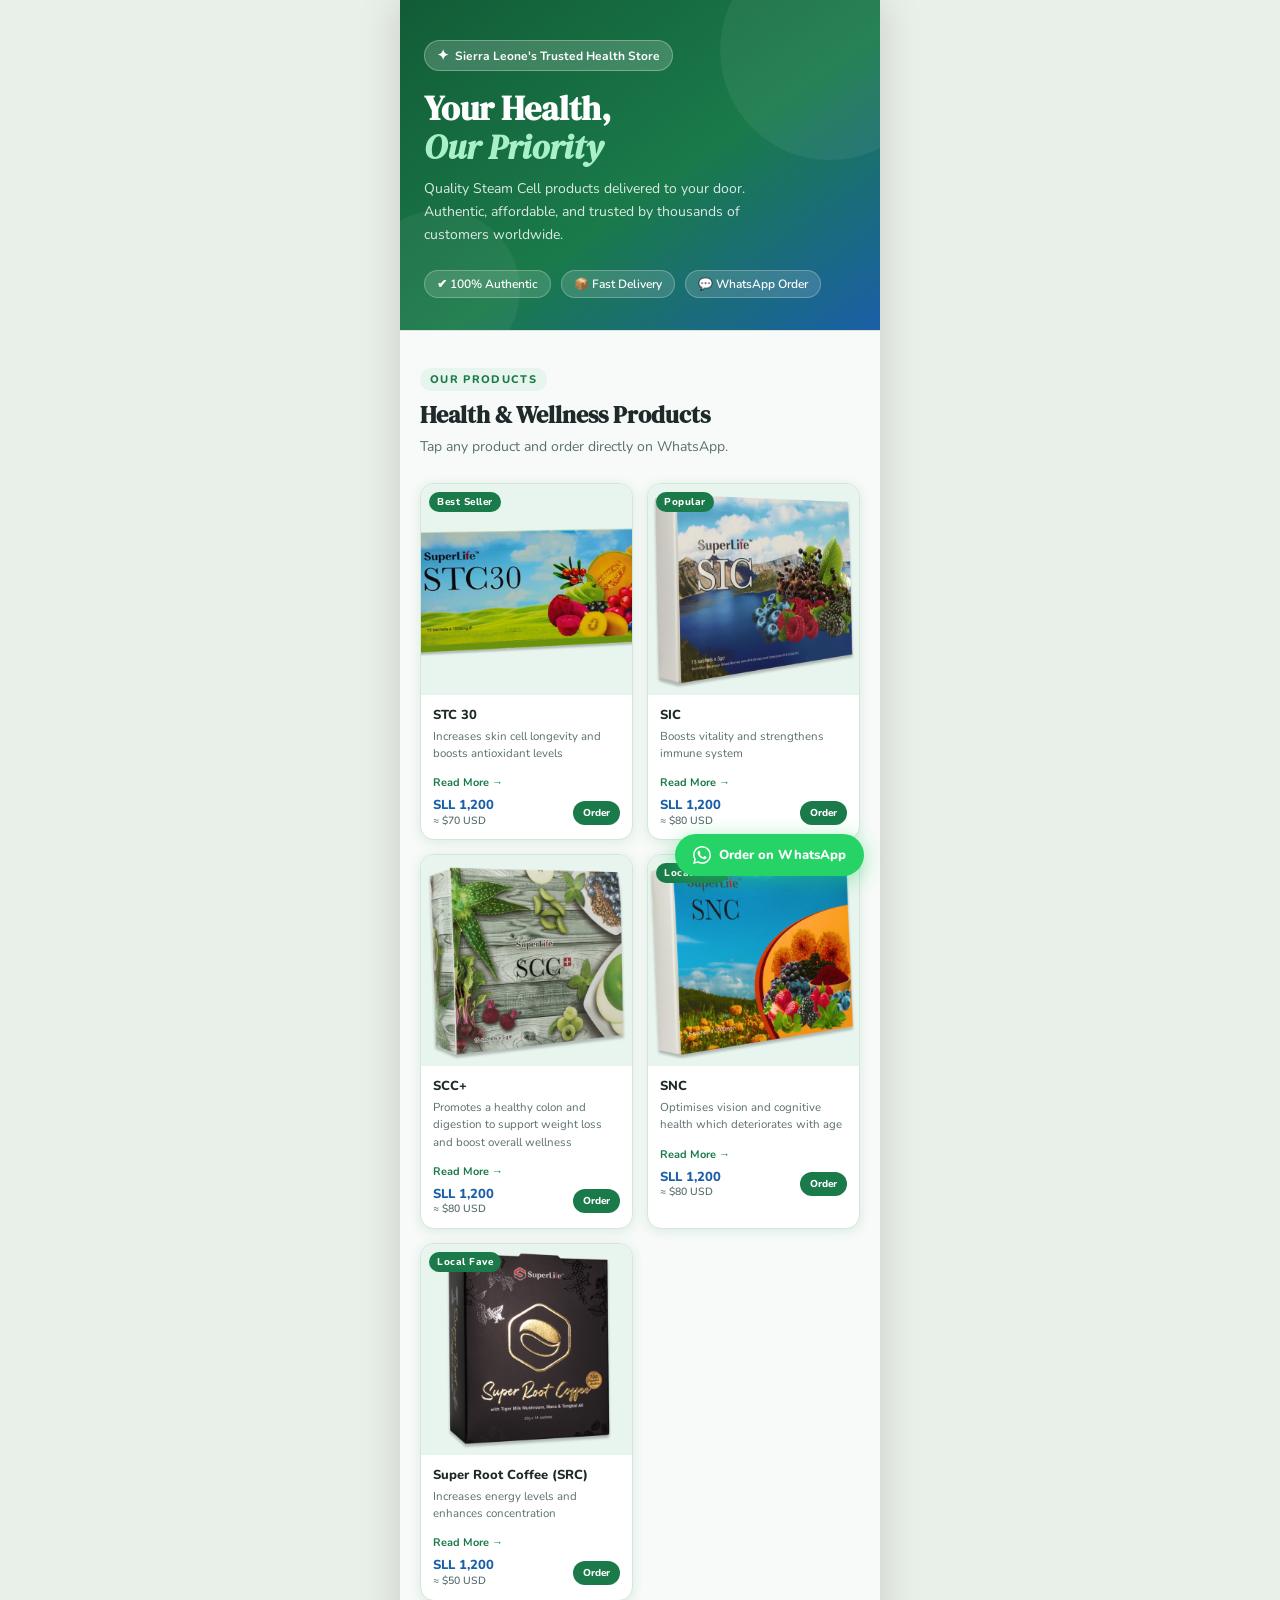
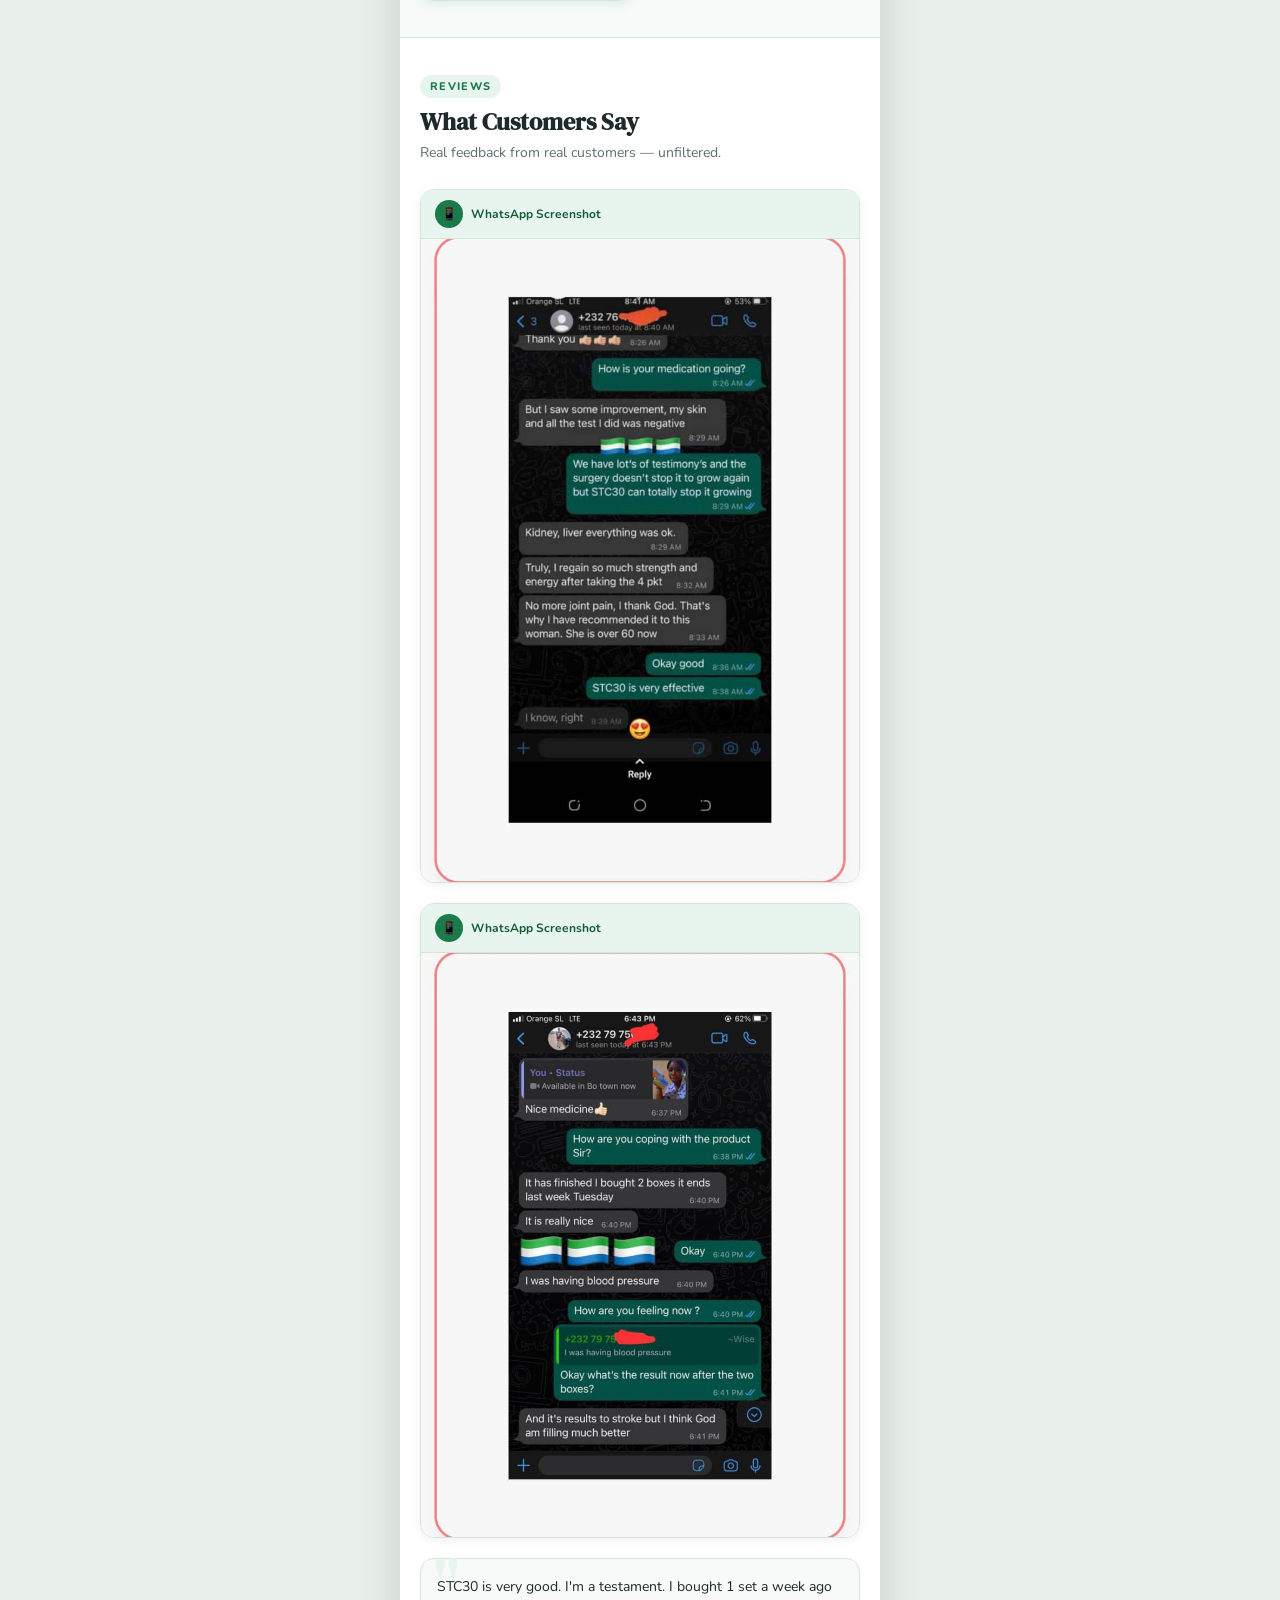
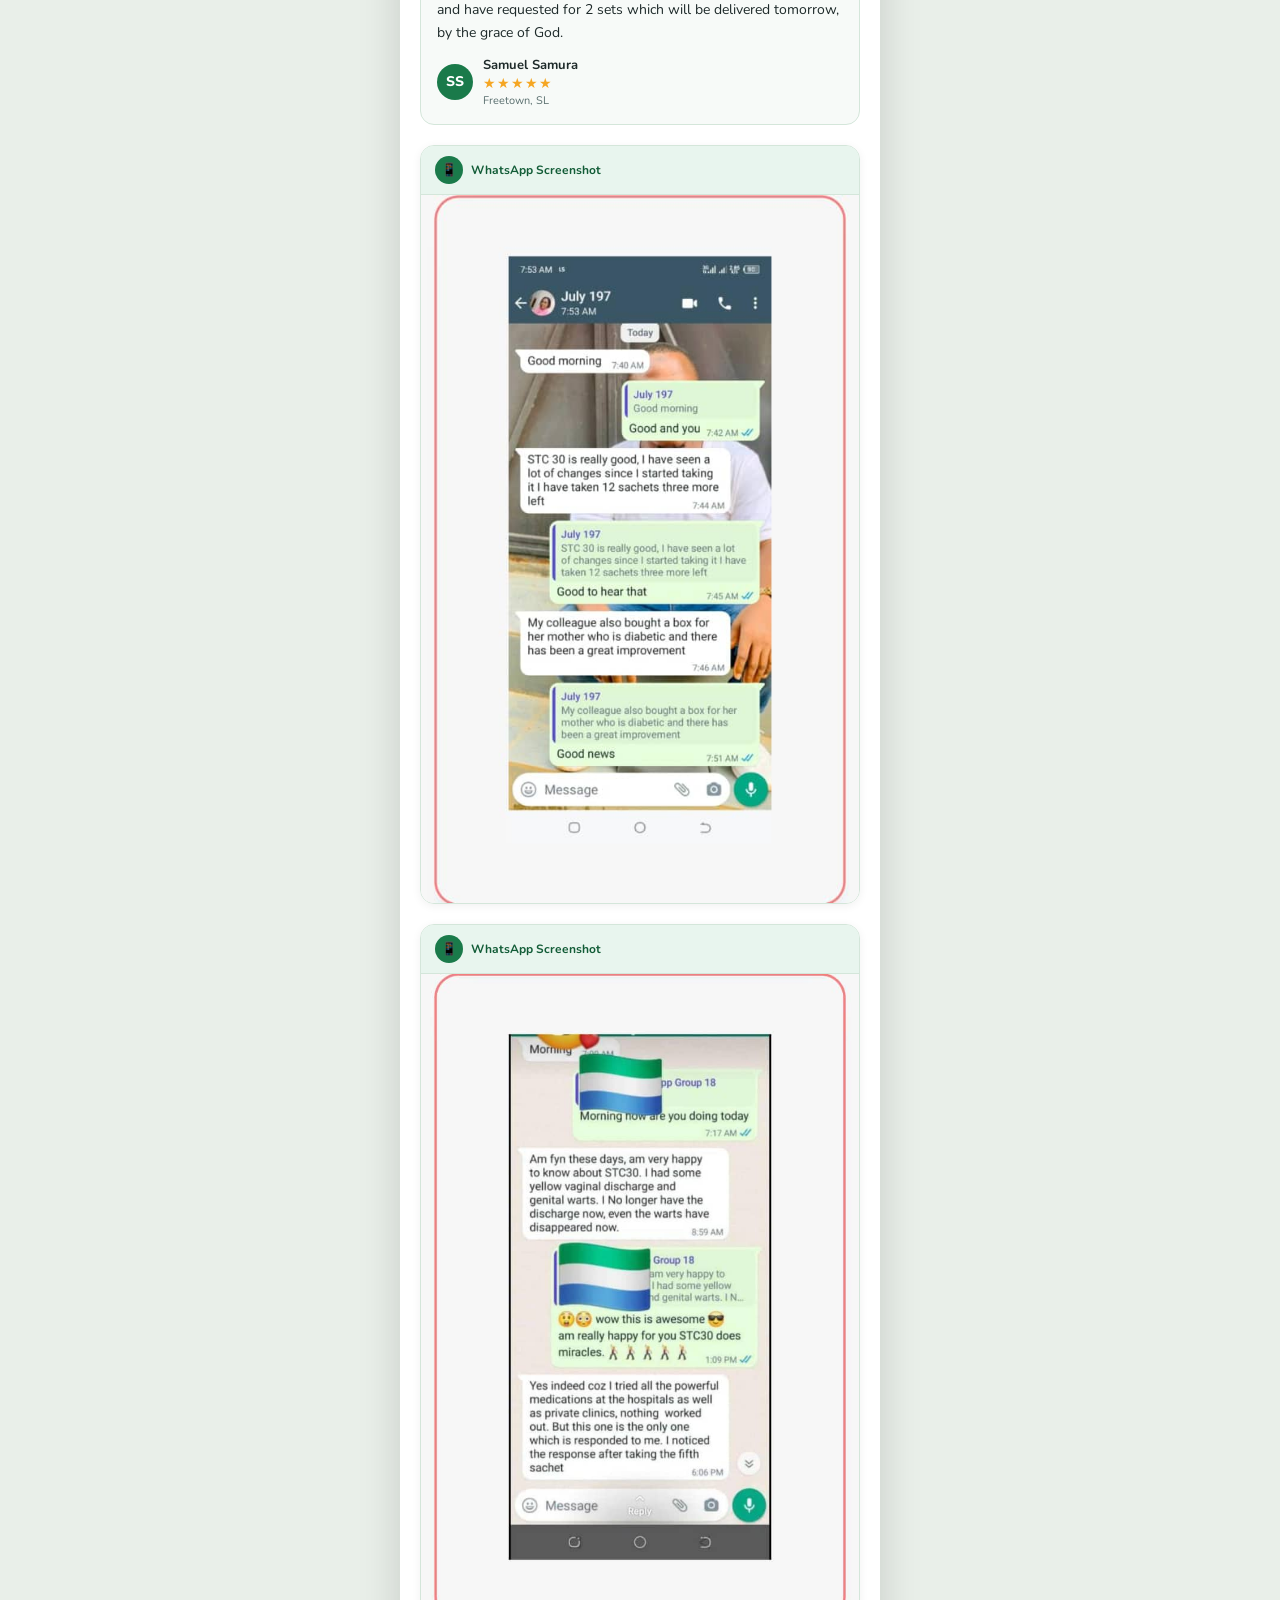
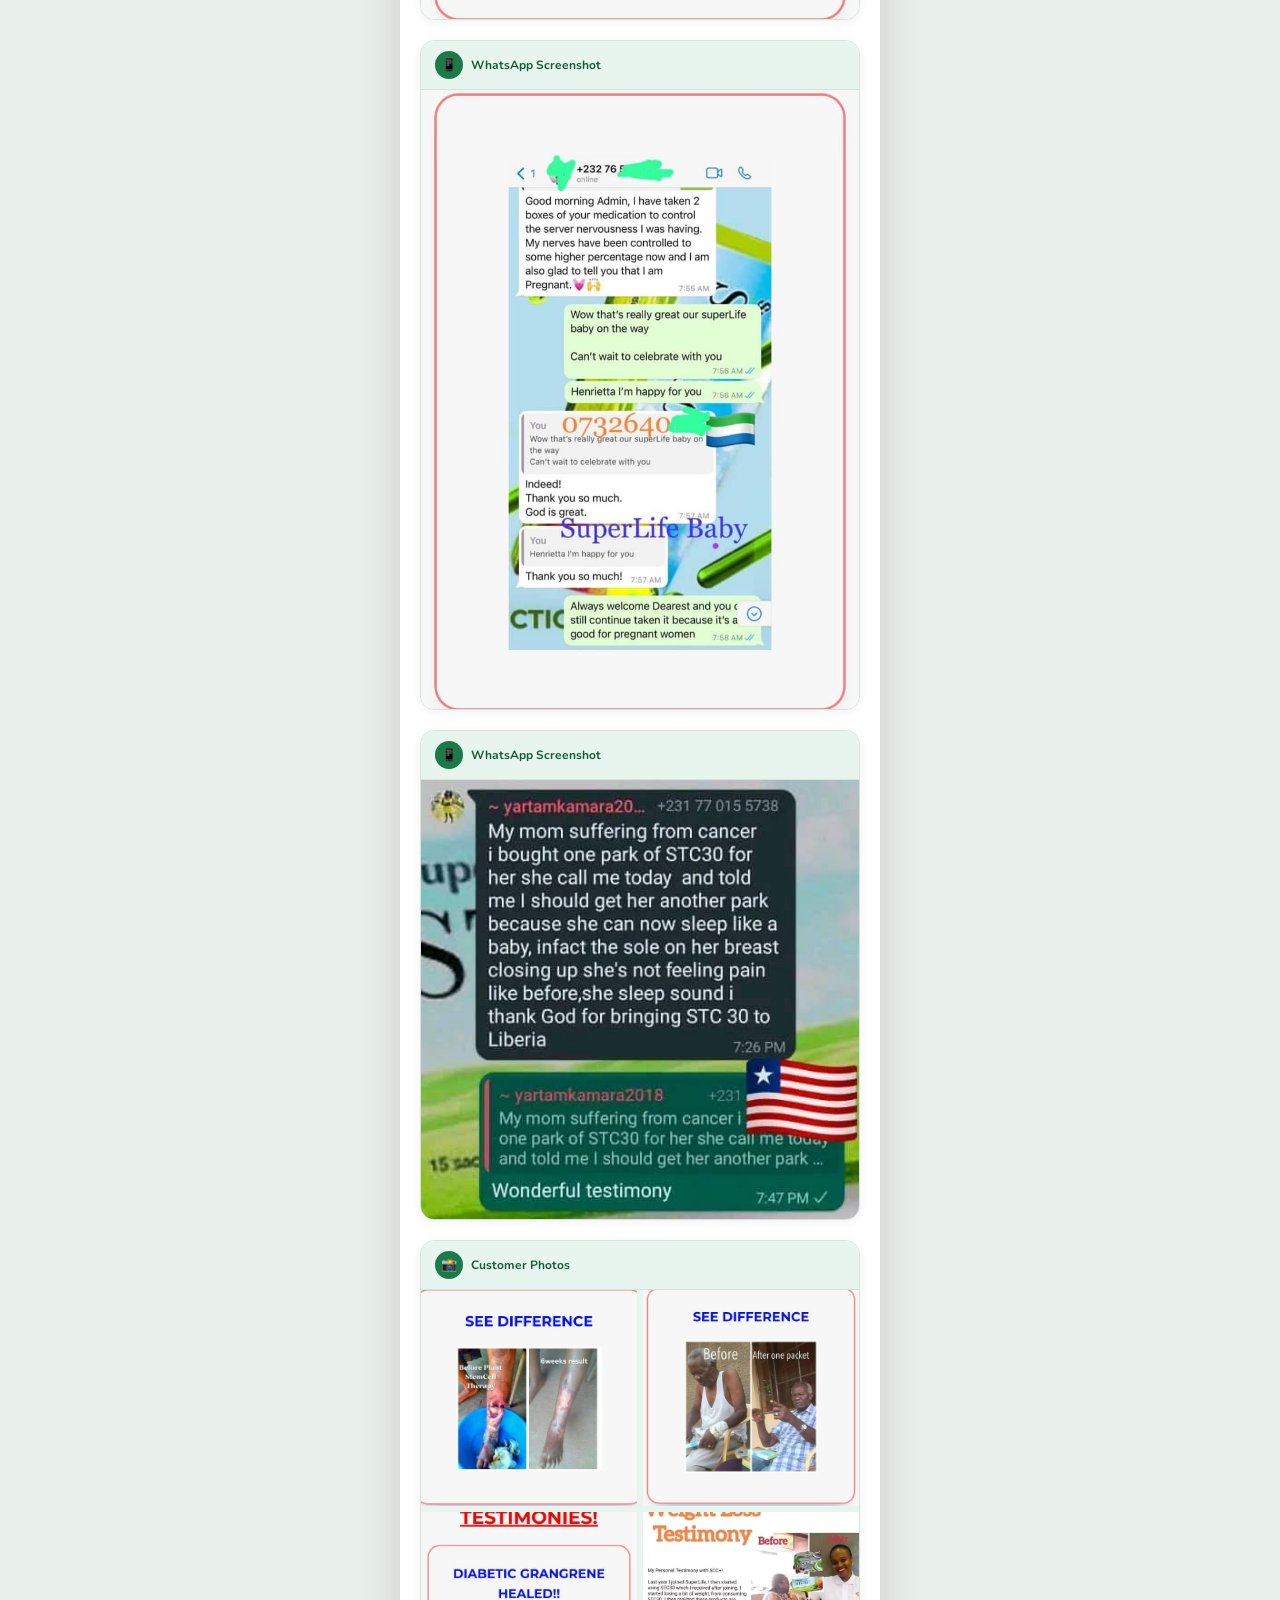
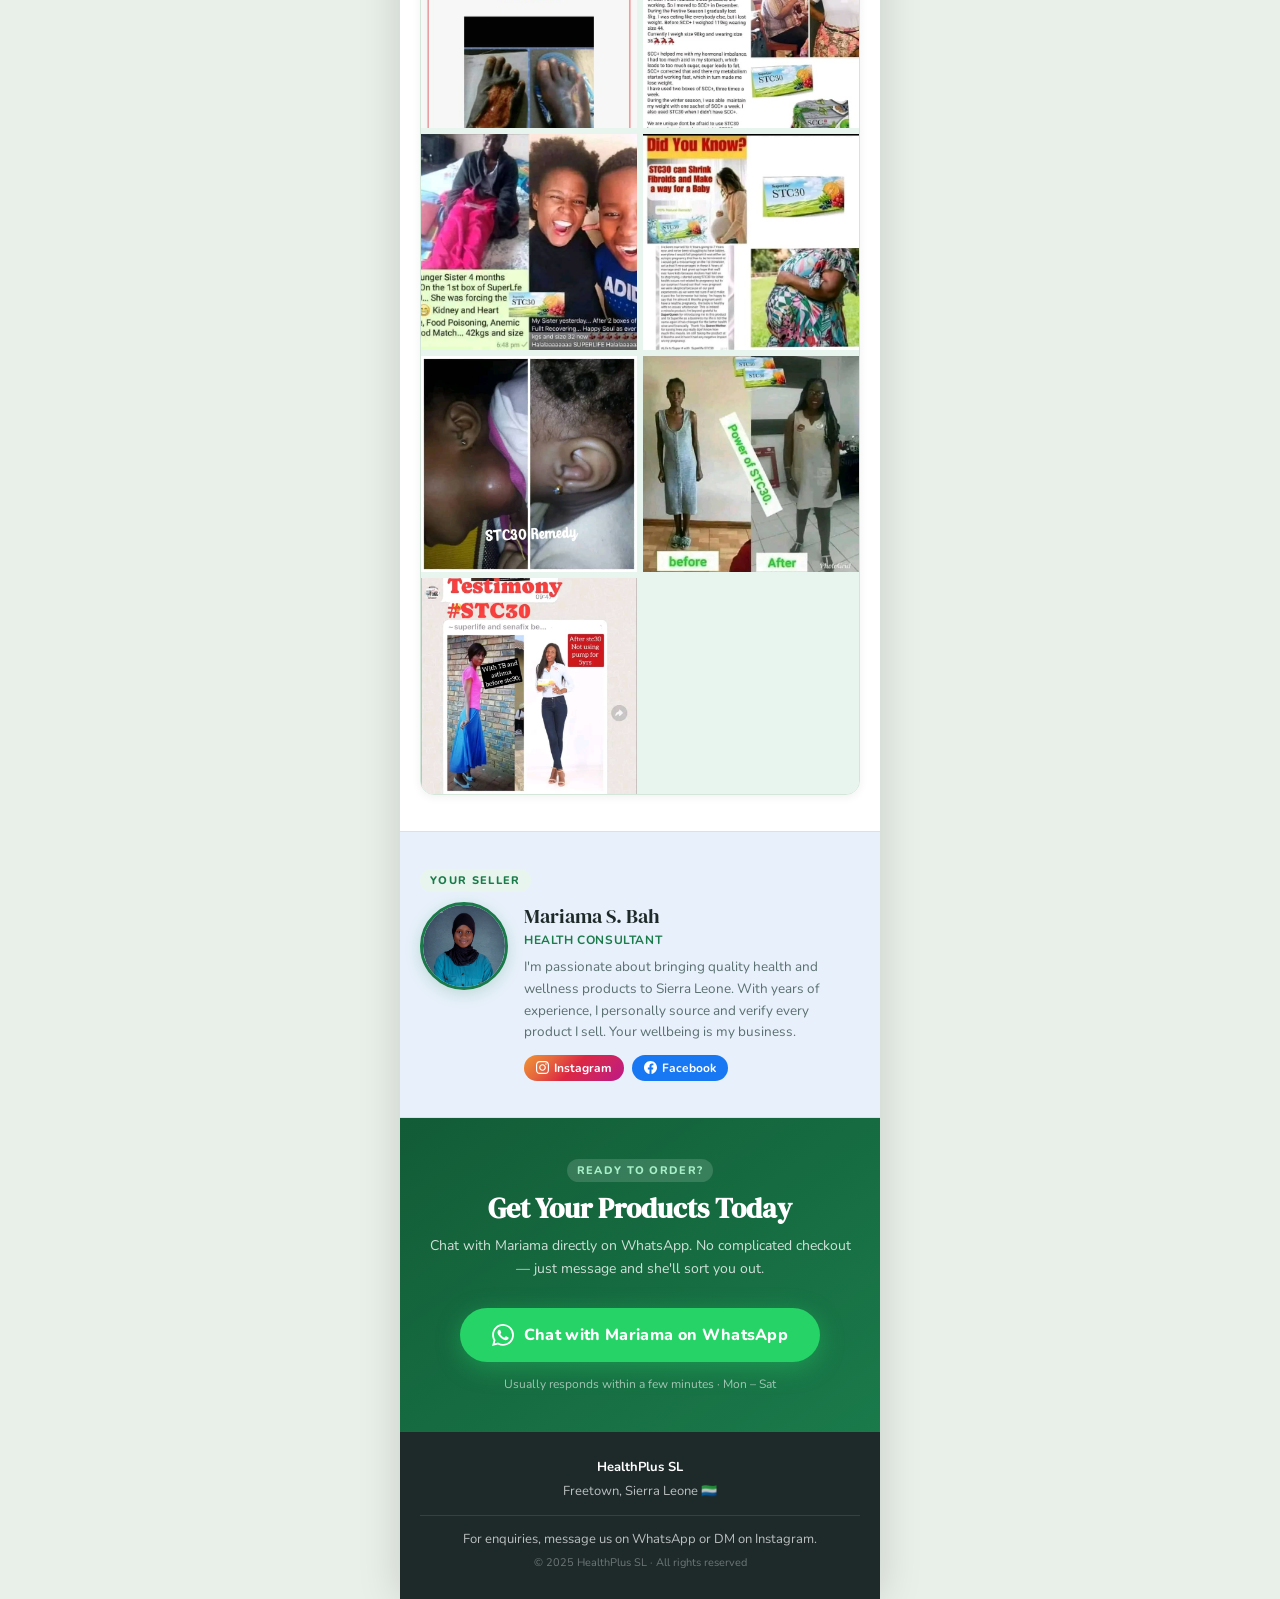
==== index.html @ 64174e45 "Update product prices and descriptions for improved accuracy and clarity" ====
<!DOCTYPE html>
<html lang="en">
<head>
  <meta charset="UTF-8" />
  <meta name="viewport" content="width=device-width, initial-scale=1.0" />
  <title>HealthPlus SL — Trusted Health &amp; Wellness Products</title>

  <!-- SEO -->
  <meta name="description" content="Order authentic SuperLife health and wellness products in Sierra Leone. STC30, SCC+, SIC, SNC, Super Root Coffee — delivered to your door. Message Mariama S. Bah on WhatsApp." />
  <meta name="keywords" content="SuperLife Sierra Leone, STC30, SCC+, SIC, SNC, Super Root Coffee, health products Freetown, stem cell supplement SL, wellness products Sierra Leone" />
  <meta name="author" content="Mariama S. Bah — HealthPlus SL" />
  <meta name="robots" content="index, follow" />
  <link rel="canonical" href="https://mariamasajorbah.netlify.app" />

  <!-- Open Graph (Facebook, WhatsApp, LinkedIn) -->
  <meta property="og:type" content="website" />
  <meta property="og:url" content="https://mariamasajorbah.netlify.app" />
  <meta property="og:title" content="HealthPlus SL — Trusted Health &amp; Wellness Products" />
  <meta property="og:description" content="Authentic SuperLife products delivered across Sierra Leone. Order STC30, SCC+, SIC, SNC &amp; Super Root Coffee directly on WhatsApp." />
  <meta property="og:image" content="https://mariamasajorbah.netlify.app/public/images/profile/mariamasbah.jpg" />
  <meta property="og:image:width" content="1080" />
  <meta property="og:image:height" content="1080" />
  <meta property="og:locale" content="en_SL" />
  <meta property="og:site_name" content="HealthPlus SL" />

  <!-- Twitter / X Card -->
  <meta name="twitter:card" content="summary_large_image" />
  <meta name="twitter:title" content="HealthPlus SL — Trusted Health &amp; Wellness Products" />
  <meta name="twitter:description" content="Authentic SuperLife products delivered across Sierra Leone. Order on WhatsApp today." />
  <meta name="twitter:image" content="https://mariamasajorbah.netlify.app/public/images/profile/mariamasbah.jpg" />

  <!-- Structured Data -->
  <script type="application/ld+json">
  {
    "@context": "https://schema.org",
    "@type": "Store",
    "name": "HealthPlus SL",
    "description": "Authentic SuperLife health and wellness products in Sierra Leone.",
    "address": {
      "@type": "PostalAddress",
      "addressLocality": "Freetown",
      "addressCountry": "SL"
    },
    "contactPoint": {
      "@type": "ContactPoint",
      "contactType": "customer service",
      "availableLanguage": "English"
    },
    "employee": {
      "@type": "Person",
      "name": "Mariama S. Bah",
      "jobTitle": "Health Consultant"
    }
  }
  </script>

  <link rel="preconnect" href="https://fonts.googleapis.com" />
  <link rel="preconnect" href="https://fonts.gstatic.com" crossorigin />
  <link href="https://fonts.googleapis.com/css2?family=DM+Serif+Display:ital@0;1&family=Nunito:wght@400;500;600;700;800&display=swap" rel="stylesheet" />
  <link rel="stylesheet" href="/assets/style.css" />
</head>
<body>

<!-- ── Floating WhatsApp Button ── -->
<div class="float-wa">
  <a href="https://wa.me/23233000537" target="_blank" rel="noopener">
    <svg width="18" height="18" viewBox="0 0 24 24" fill="white"><path d="M17.472 14.382c-.297-.149-1.758-.867-2.03-.967-.273-.099-.471-.148-.67.15-.197.297-.767.966-.94 1.164-.173.199-.347.223-.644.075-.297-.15-1.255-.463-2.39-1.475-.883-.788-1.48-1.761-1.653-2.059-.173-.297-.018-.458.13-.606.134-.133.298-.347.446-.52.149-.174.198-.298.298-.497.099-.198.05-.371-.025-.52-.075-.149-.669-1.612-.916-2.207-.242-.579-.487-.5-.669-.51-.173-.008-.371-.01-.57-.01-.198 0-.52.074-.792.372-.272.297-1.04 1.016-1.04 2.479 0 1.462 1.065 2.875 1.213 3.074.149.198 2.096 3.2 5.077 4.487.709.306 1.262.489 1.694.625.712.227 1.36.195 1.871.118.571-.085 1.758-.719 2.006-1.413.248-.694.248-1.289.173-1.413-.074-.124-.272-.198-.57-.347m-5.421 7.403h-.004a9.87 9.87 0 01-5.031-1.378l-.361-.214-3.741.982.998-3.648-.235-.374a9.86 9.86 0 01-1.51-5.26c.001-5.45 4.436-9.884 9.888-9.884 2.64 0 5.122 1.03 6.988 2.898a9.825 9.825 0 012.893 6.994c-.003 5.45-4.437 9.884-9.885 9.884m8.413-18.297A11.815 11.815 0 0012.05 0C5.495 0 .16 5.335.157 11.892c0 2.096.547 4.142 1.588 5.945L.057 24l6.305-1.654a11.882 11.882 0 005.683 1.448h.005c6.554 0 11.89-5.335 11.893-11.893a11.821 11.821 0 00-3.48-8.413z"/></svg>
    Order on WhatsApp
  </a>
</div>

<!-- ── Page Wrapper ── -->
<div class="page">

  <!-- ══ HERO ══ -->
  <section class="hero">
    <div class="hero-inner">
      <div class="hero-badge">
        <span>✦</span> Sierra Leone's Trusted Health Store
      </div>
      <h1>Your Health,<br /><em>Our Priority</em></h1>
      <p>Quality Steam Cell products delivered to your door. Authentic, affordable, and trusted by thousands of customers worldwide.</p>
      <div class="hero-trust">
        <div class="trust-chip">✔ 100% Authentic</div>
        <div class="trust-chip">📦 Fast Delivery</div>
        <div class="trust-chip">💬 WhatsApp Order</div>
      </div>
    </div>
  </section>

  <!-- ══ PRODUCTS ══ -->
  <section class="products" id="products">
    <span class="section-label">Our Products</span>
    <h2 class="section-title">Health & Wellness Products</h2>
    <p class="section-sub">Tap any product and order directly on WhatsApp.</p>
    <div class="product-grid">

      <!-- Product 1 -->
      <div class="product-card">
        <div class="product-img-wrap">
          <a href="/products/stc30.html">
            <img src="/public/images/products/STC30.png" alt="SuperLife STC30" onerror="this.src='https://placehold.co/400x400/e8f5ee/1a7a4a?text=STC30'" />
          </a>
          <span class="product-badge">Best Seller</span>
        </div>
        <div class="product-body">
          <div class="product-name">STC 30</div>
          <div class="product-desc">Increases skin cell longevity and boosts antioxidant levels</div>
          <a href="/products/stc30.html" class="product-read-more">Read More →</a>
          <div class="product-footer">
            <div class="product-prices">
              <span class="product-price">SLL 1,200</span>
              <span class="product-price-usd">≈ $70 USD</span>
            </div>
            <a href="https://wa.me/23233000537?text=Hi%2C%20I%20want%20to%20order%20STC30%20-%20SuperLife%20Total%20Care%2030" class="product-order-btn" target="_blank">Order</a>
          </div>
        </div>
      </div>

      <!-- Product 2 -->
      <div class="product-card">
        <div class="product-img-wrap">
          <a href="/products/sic.html">
            <img src="/public/images/products/SIC.png" alt="SuperLife SIC" onerror="this.src='https://placehold.co/400x400/e8f5ee/1a7a4a?text=SIC'" />
          </a>
          <span class="product-badge">Popular</span>
        </div>
        <div class="product-body">
          <div class="product-name">SIC</div>
          <div class="product-desc">Boosts vitality and strengthens immune system</div>
          <a href="/products/sic.html" class="product-read-more">Read More →</a>
          <div class="product-footer">
            <div class="product-prices">
              <span class="product-price">SLL 1,200</span>
              <span class="product-price-usd">≈ $80 USD</span>
            </div>
            <a href="https://wa.me/23233000537?text=Hi%2C%20I%20want%20to%20order%20SIC%20-%20SuperLife%20Immune%20Care" class="product-order-btn" target="_blank">Order</a>
          </div>
        </div>
      </div>

      <!-- Product 3 -->
      <div class="product-card">
        <div class="product-img-wrap">
          <a href="/products/scc-plus.html">
            <img src="/public/images/products/SCC+.png" alt="SuperLife SCC+" onerror="this.src='https://placehold.co/400x400/e8f5ee/1a7a4a?text=SCC%2B'" />
          </a>
        </div>
        <div class="product-body">
          <div class="product-name">SCC+</div>
          <div class="product-desc">Promotes a healthy colon and digestion to support weight loss and boost overall wellness</div>
          <a href="/products/scc-plus.html" class="product-read-more">Read More →</a>
          <div class="product-footer">
            <div class="product-prices">
              <span class="product-price">SLL 1,200</span>
              <span class="product-price-usd">≈ $80 USD</span>
            </div>
            <a href="https://wa.me/23233000537?text=Hi%2C%20I%20want%20to%20order%20SCC%2B%20-%20SuperLife%20Colon%20Care%20Plus" class="product-order-btn" target="_blank">Order</a>
          </div>
        </div>
      </div>

      <!-- Product 4 -->
      <div class="product-card">
        <div class="product-img-wrap">
          <a href="/products/snc.html">
            <img src="/public/images/products/SNC.png" alt="SuperLife SNC" onerror="this.src='https://placehold.co/400x400/e8f5ee/1a7a4a?text=SNC'" />
          </a>
          <span class="product-badge">Local Fave</span>
        </div>
        <div class="product-body">
          <div class="product-name">SNC</div>
          <div class="product-desc">Optimises vision and cognitive health which deteriorates with age</div>
          <a href="/products/snc.html" class="product-read-more">Read More →</a>
          <div class="product-footer">
            <div class="product-prices">
              <span class="product-price">SLL 1,200</span>
              <span class="product-price-usd">≈ $80 USD</span>
            </div>
            <a href="https://wa.me/23233000537?text=Hi%2C%20I%20want%20to%20order%20SNC%20-%20SuperLife%20Neuron%20Care" class="product-order-btn" target="_blank">Order</a>
          </div>
        </div>
      </div>

      <!-- Product 5 -->
      <div class="product-card">
        <div class="product-img-wrap">
          <a href="/products/src.html">
            <img src="/public/images/products/SRC.png" alt="SuperLife Super Root Coffee" onerror="this.src='https://placehold.co/400x400/e8f5ee/1a7a4a?text=SRC'" />
          </a>
          <span class="product-badge">Local Fave</span>
        </div>
        <div class="product-body">
          <div class="product-name">Super Root Coffee (SRC)</div>
          <div class="product-desc">Increases energy levels and enhances concentration</div>
          <a href="/products/src.html" class="product-read-more">Read More →</a>
          <div class="product-footer">
            <div class="product-prices">
              <span class="product-price">SLL 1,200</span>
              <span class="product-price-usd">≈ $50 USD</span>
            </div>
            <a href="https://wa.me/23233000537?text=Hi%2C%20I%20want%20to%20order%20SRC%20-%20Super%20Root%20Coffee" class="product-order-btn" target="_blank">Order</a>
          </div>
        </div>
      </div>

    </div>
  </section>

  <!-- ══ REVIEWS ══ -->
  <section class="reviews" id="reviews">
    <span class="section-label">Reviews</span>
    <h2 class="section-title">What Customers Say</h2>
    <p class="section-sub">Real feedback from real customers — unfiltered.</p>

    <div class="reviews-stack">

      <!-- Screenshot 1 -->
      <div class="review-card">
        <div class="review-card-header">
          <div class="review-type-icon">📱</div>
          <div class="review-type-label">WhatsApp Screenshot</div>
        </div>
        <img
          class="review-screenshot"
          src="/public/images/testimonials/screenshots/sc_testimonial_1.jpeg"
          alt="WhatsApp customer review"
          onclick="openLightbox(this.src)"
        />
      </div>

      <!-- Screenshot 2 -->
      <div class="review-card">
        <div class="review-card-header">
          <div class="review-type-icon">📱</div>
          <div class="review-type-label">WhatsApp Screenshot</div>
        </div>
        <img
          class="review-screenshot"
          src="/public/images/testimonials/screenshots/sc_testimonial_2.jpeg"
          alt="WhatsApp customer review"
          onclick="openLightbox(this.src)"
        />
      </div>

      <!-- Text Review 1 -->
      <div class="review-text-card">
        <p class="review-text-body">
          STC30 is very good. I'm a testament.
I bought 1 set a week ago and have requested for 2 sets which will be delivered tomorrow, by the grace of God.
        </p>
        <div class="review-author">
          <div class="review-author-avatar">SS</div>
          <div>
            <div class="review-author-name">Samuel Samura</div>
            <div class="stars">★★★★★</div>
            <div class="review-author-loc">Freetown, SL</div>
          </div>
        </div>
      </div>

      <!-- Screenshot 3 -->
      <div class="review-card">
        <div class="review-card-header">
          <div class="review-type-icon">📱</div>
          <div class="review-type-label">WhatsApp Screenshot</div>
        </div>
        <img
          class="review-screenshot"
          src="/public/images/testimonials/screenshots/sc_testimonial_3.jpeg"
          alt="WhatsApp customer review"
          onclick="openLightbox(this.src)"
        />
      </div>

      <!-- Screenshot 4 -->
      <div class="review-card">
        <div class="review-card-header">
          <div class="review-type-icon">📱</div>
          <div class="review-type-label">WhatsApp Screenshot</div>
        </div>
        <img
          class="review-screenshot"
          src="/public/images/testimonials/screenshots/sc_testimonial_4.jpeg"
          alt="WhatsApp customer review"
          onclick="openLightbox(this.src)"
        />
      </div>

      <!-- Text Review 2 -->
      <!-- <div class="review-text-card">
        <p class="review-text-body">
          STC30 has been a game changer for me. I feel more energetic throughout the day and my skin looks better. Mariama is very responsive on WhatsApp and answered all my questions before I ordered. Highly recommend!
        </p>
        <div class="review-author">
          <div class="review-author-avatar">FK</div>
          <div>
            <div class="review-author-name">Fatmata K.</div>
            <div class="stars">★★★★★</div>
            <div class="review-author-loc">Bo, SL</div>
          </div>
        </div>
      </div> -->

      <!-- Screenshot 5 -->
      <div class="review-card">
        <div class="review-card-header">
          <div class="review-type-icon">📱</div>
          <div class="review-type-label">WhatsApp Screenshot</div>
        </div>
        <img
          class="review-screenshot"
          src="/public/images/testimonials/screenshots/sc_testimonial_5.jpeg"
          alt="WhatsApp customer review"
          onclick="openLightbox(this.src)"
        />
      </div>

      <!-- Screenshot 6 -->
      <div class="review-card">
        <div class="review-card-header">
          <div class="review-type-icon">📱</div>
          <div class="review-type-label">WhatsApp Screenshot</div>
        </div>
        <img
          class="review-screenshot"
          src="/public/images/testimonials/screenshots/sc_testimonial_18.jpeg"
          alt="WhatsApp customer review"
          onclick="openLightbox(this.src)"
        />
      </div>

      <!-- Customer Photos -->
      <div class="review-card">
        <div class="review-card-header">
          <div class="review-type-icon">📸</div>
          <div class="review-type-label">Customer Photos</div>
        </div>
        <div class="review-photos-grid">
          <img src="/public/images/testimonials/photos/photo_testimonial_1.jpeg" alt="Customer before/after photo" onclick="openLightbox(this.src)" />
          <img src="/public/images/testimonials/photos/photo_testimonial_2.jpeg" alt="Customer before/after photo" onclick="openLightbox(this.src)" />
          <img src="/public/images/testimonials/photos/photo_testimonial_3.jpeg" alt="Customer before/after photo" onclick="openLightbox(this.src)" />
          <img src="/public/images/testimonials/photos/photo_testimonial_4.jpeg" alt="Customer before/after photo" onclick="openLightbox(this.src)" />
          <img src="/public/images/testimonials/photos/photo_testimonial_5.jpeg" alt="Customer before/after photo" onclick="openLightbox(this.src)" />
          <img src="/public/images/testimonials/photos/photo_testimonial_6.jpeg" alt="Customer before/after photo" onclick="openLightbox(this.src)" />
          <img src="/public/images/testimonials/photos/photo_testimonial_7.jpeg" alt="Customer before/after photo" onclick="openLightbox(this.src)" />
          <img src="/public/images/testimonials/photos/photo_testimonial_8.jpeg" alt="Customer before/after photo" onclick="openLightbox(this.src)" />
          <img src="/public/images/testimonials/photos/photo_testimonial_9.jpeg" alt="Customer before/after photo" onclick="openLightbox(this.src)" />
        </div>
      </div>

    </div>
  </section>

  <!-- ══ SELLER PROFILE ══ -->
  <section class="profile">
    <span class="section-label">Your Seller</span>
    <div class="profile-card">
      <img
        class="profile-avatar"
        src="/public/images/profile/mariamasbah.jpg"
        onerror="this.src='https://ui-avatars.com/api/?name=Mariama+S+Bah&size=200&background=1a7a4a&color=fff&rounded=true&bold=true'"
        alt="Mariama S. Bah"
      />
      <div class="profile-info">
        <div class="profile-name">Mariama S. Bah</div>
        <div class="profile-role">Health Consultant</div>
        <p class="profile-bio">
          I'm passionate about bringing quality health and wellness products to Sierra Leone. With years of experience, I personally source and verify every product I sell. Your wellbeing is my business.
        </p>
        <div class="profile-socials">
          <a href="#" class="social-link instagram" target="_blank" rel="noopener">
            <svg width="13" height="13" viewBox="0 0 24 24" fill="white"><path d="M12 2.163c3.204 0 3.584.012 4.85.07 3.252.148 4.771 1.691 4.919 4.919.058 1.265.069 1.645.069 4.849 0 3.205-.012 3.584-.069 4.849-.149 3.225-1.664 4.771-4.919 4.919-1.266.058-1.644.07-4.85.07-3.204 0-3.584-.012-4.849-.07-3.26-.149-4.771-1.699-4.919-4.92-.058-1.265-.07-1.644-.07-4.849 0-3.204.013-3.583.07-4.849.149-3.227 1.664-4.771 4.919-4.919 1.266-.057 1.645-.069 4.849-.069zm0-2.163c-3.259 0-3.667.014-4.947.072-4.358.2-6.78 2.618-6.98 6.98-.059 1.281-.073 1.689-.073 4.948 0 3.259.014 3.668.072 4.948.2 4.358 2.618 6.78 6.98 6.98 1.281.058 1.689.072 4.948.072 3.259 0 3.668-.014 4.948-.072 4.354-.2 6.782-2.618 6.979-6.98.059-1.28.073-1.689.073-4.948 0-3.259-.014-3.667-.072-4.947-.196-4.354-2.617-6.78-6.979-6.98-1.281-.059-1.69-.073-4.949-.073zm0 5.838c-3.403 0-6.162 2.759-6.162 6.162s2.759 6.163 6.162 6.163 6.162-2.759 6.162-6.163c0-3.403-2.759-6.162-6.162-6.162zm0 10.162c-2.209 0-4-1.79-4-4 0-2.209 1.791-4 4-4s4 1.791 4 4c0 2.21-1.791 4-4 4zm6.406-11.845c-.796 0-1.441.645-1.441 1.44s.645 1.44 1.441 1.44c.795 0 1.439-.645 1.439-1.44s-.644-1.44-1.439-1.44z"/></svg>
            Instagram
          </a>
          <a href="https://www.facebook.com/share/1Xj9yV73mb/?mibextid=wwXIfr" class="social-link facebook" target="_blank" rel="noopener">
            <svg width="13" height="13" viewBox="0 0 24 24" fill="white"><path d="M24 12.073c0-6.627-5.373-12-12-12s-12 5.373-12 12c0 5.99 4.388 10.954 10.125 11.854v-8.385H7.078v-3.47h3.047V9.43c0-3.007 1.792-4.669 4.533-4.669 1.312 0 2.686.235 2.686.235v2.953H15.83c-1.491 0-1.956.925-1.956 1.874v2.25h3.328l-.532 3.47h-2.796v8.385C19.612 23.027 24 18.062 24 12.073z"/></svg>
            Facebook
          </a>
        </div>
      </div>
    </div>
  </section>

  <!-- ══ BOTTOM CTA ══ -->
  <section class="cta-section">
    <span class="section-label">Ready to Order?</span>
    <h2 class="section-title">Get Your Products Today</h2>
    <p class="section-sub">Chat with Mariama directly on WhatsApp. No complicated checkout — just message and she'll sort you out.</p>
    <a href="https://wa.me/23233000537" class="wa-btn" target="_blank" rel="noopener">
      <svg width="22" height="22" viewBox="0 0 24 24" fill="white"><path d="M17.472 14.382c-.297-.149-1.758-.867-2.03-.967-.273-.099-.471-.148-.67.15-.197.297-.767.966-.94 1.164-.173.199-.347.223-.644.075-.297-.15-1.255-.463-2.39-1.475-.883-.788-1.48-1.761-1.653-2.059-.173-.297-.018-.458.13-.606.134-.133.298-.347.446-.52.149-.174.198-.298.298-.497.099-.198.05-.371-.025-.52-.075-.149-.669-1.612-.916-2.207-.242-.579-.487-.5-.669-.51-.173-.008-.371-.01-.57-.01-.198 0-.52.074-.792.372-.272.297-1.04 1.016-1.04 2.479 0 1.462 1.065 2.875 1.213 3.074.149.198 2.096 3.2 5.077 4.487.709.306 1.262.489 1.694.625.712.227 1.36.195 1.871.118.571-.085 1.758-.719 2.006-1.413.248-.694.248-1.289.173-1.413-.074-.124-.272-.198-.57-.347m-5.421 7.403h-.004a9.87 9.87 0 01-5.031-1.378l-.361-.214-3.741.982.998-3.648-.235-.374a9.86 9.86 0 01-1.51-5.26c.001-5.45 4.436-9.884 9.888-9.884 2.64 0 5.122 1.03 6.988 2.898a9.825 9.825 0 012.893 6.994c-.003 5.45-4.437 9.884-9.885 9.884m8.413-18.297A11.815 11.815 0 0012.05 0C5.495 0 .16 5.335.157 11.892c0 2.096.547 4.142 1.588 5.945L.057 24l6.305-1.654a11.882 11.882 0 005.683 1.448h.005c6.554 0 11.89-5.335 11.893-11.893a11.821 11.821 0 00-3.48-8.413z"/></svg>
      Chat with Mariama on WhatsApp
    </a>
    <p class="cta-note">Usually responds within a few minutes · Mon – Sat</p>
  </section>

  <!-- ══ FOOTER ══ -->
  <footer>
    <strong>HealthPlus SL</strong><br />
    Freetown, Sierra Leone 🇸🇱<br />
    <hr class="footer-divider" />
    For enquiries, message us on WhatsApp or DM on Instagram.<br />
    <span style="font-size:11px; opacity:0.5;">© 2025 HealthPlus SL · All rights reserved</span>
  </footer>

</div><!-- end .page -->

<!-- ── Lightbox ── -->
<div class="lightbox" id="lightbox" onclick="closeLightbox()">
  <button class="lightbox-close" onclick="closeLightbox()">✕</button>
  <img id="lightbox-img" src="" alt="Review screenshot enlarged" />
</div>

<script src="/assets/script.js"></script>

</body>
</html>
---- assets/style.css ----
/* ── CSS Variables ── */
    :root {
      --green:       #1a7a4a;
      --green-dark:  #125c37;
      --green-light: #e8f5ee;
      --blue:        #1a5fa8;
      --blue-dark:   #104585;
      --blue-light:  #e8f1fb;
      --white:       #ffffff;
      --off-white:   #f7faf8;
      --charcoal:    #1e2a2a;
      --muted:       #5a6f6f;
      --border:      #d4e6da;
      --shadow:      rgba(26, 122, 74, 0.12);
      --wa-green:    #25d366;
      --radius:      14px;
      --radius-sm:   8px;
    }

    /* ── Reset & Base ── */
    *, *::before, *::after { box-sizing: border-box; margin: 0; padding: 0; }
    html { scroll-behavior: smooth; }
    body {
      font-family: 'Nunito', sans-serif;
      background: #e9efe9;
      color: var(--charcoal);
      display: flex;
      flex-direction: column;
      align-items: center;
      min-height: 100vh;
    }

    /* ── Page Shell ── */
    .page {
      width: 100%;
      max-width: 480px;
      background: var(--white);
      position: relative;
      overflow-x: hidden;
      box-shadow: 0 0 40px rgba(0,0,0,0.15);
    }

    /* ── Section Spacing ── */
    section { padding: 36px 20px; }
    section + section { border-top: 1px solid var(--border); }

    .section-label {
      display: inline-block;
      font-size: 11px;
      font-weight: 800;
      letter-spacing: 0.12em;
      text-transform: uppercase;
      color: var(--green);
      background: var(--green-light);
      padding: 4px 10px;
      border-radius: 20px;
      margin-bottom: 10px;
    }

    .section-title {
      font-family: 'DM Serif Display', serif;
      font-size: 24px;
      color: var(--charcoal);
      line-height: 1.2;
      margin-bottom: 6px;
    }

    .section-sub {
      font-size: 14px;
      color: var(--muted);
      line-height: 1.6;
      margin-bottom: 24px;
    }

    /* ═══════════════════════════════════════
       HERO
    ═══════════════════════════════════════ */
    .hero {
      background: linear-gradient(145deg, var(--green-dark) 0%, var(--green) 55%, var(--blue) 100%);
      padding: 0;
      border: none;
      position: relative;
      overflow: hidden;
    }

    .hero::before {
      content: '';
      position: absolute;
      top: -60px; right: -60px;
      width: 220px; height: 220px;
      border-radius: 50%;
      background: rgba(255,255,255,0.06);
    }

    .hero::after {
      content: '';
      position: absolute;
      bottom: -40px; left: -40px;
      width: 160px; height: 160px;
      border-radius: 50%;
      background: rgba(255,255,255,0.05);
    }

    .hero-inner {
      position: relative;
      z-index: 1;
      padding: 40px 24px 32px;
    }

    .hero-badge {
      display: inline-flex;
      align-items: center;
      gap: 6px;
      background: rgba(255,255,255,0.18);
      border: 1px solid rgba(255,255,255,0.3);
      border-radius: 20px;
      padding: 5px 12px;
      font-size: 12px;
      font-weight: 700;
      color: #fff;
      margin-bottom: 18px;
      backdrop-filter: blur(4px);
    }

    .hero-badge span { font-size: 14px; }

    .hero h1 {
      font-family: 'DM Serif Display', serif;
      font-size: 34px;
      color: #fff;
      line-height: 1.15;
      margin-bottom: 10px;
    }

    .hero h1 em {
      font-style: italic;
      color: #a8f0c8;
    }

    .hero p {
      font-size: 14px;
      color: rgba(255,255,255,0.85);
      line-height: 1.65;
      margin-bottom: 24px;
      max-width: 340px;
    }

    .hero-trust {
      display: flex;
      gap: 10px;
      flex-wrap: wrap;
    }

    .trust-chip {
      display: flex;
      align-items: center;
      gap: 5px;
      background: rgba(255,255,255,0.14);
      border: 1px solid rgba(255,255,255,0.25);
      border-radius: 20px;
      padding: 5px 12px;
      font-size: 12px;
      font-weight: 600;
      color: #fff;
    }

    /* ═══════════════════════════════════════
       SELLER PROFILE
    ═══════════════════════════════════════ */
    .profile { background: var(--blue-light); }

    .profile-card {
      display: flex;
      gap: 16px;
      align-items: flex-start;
    }

    .profile-avatar {
      flex-shrink: 0;
      width: 88px;
      height: 88px;
      border-radius: 50%;
      object-fit: cover;
      border: 3px solid var(--green);
      box-shadow: 0 4px 16px rgba(26,122,74,0.2);
    }

    .profile-info { flex: 1; }

    .profile-name {
      font-family: 'DM Serif Display', serif;
      font-size: 20px;
      color: var(--charcoal);
      margin-bottom: 2px;
    }

    .profile-role {
      font-size: 12px;
      font-weight: 700;
      color: var(--green);
      letter-spacing: 0.05em;
      text-transform: uppercase;
      margin-bottom: 8px;
    }

    .profile-bio {
      font-size: 13.5px;
      color: var(--muted);
      line-height: 1.6;
      margin-bottom: 12px;
      padding-right: 10px;
    }

    .profile-socials {
      display: flex;
      gap: 8px;
      flex-wrap: wrap;
    }

    .social-link {
      display: inline-flex;
      align-items: center;
      gap: 5px;
      padding: 5px 12px;
      border-radius: 20px;
      font-size: 12px;
      font-weight: 700;
      text-decoration: none;
      transition: opacity 0.2s;
    }

    .social-link:hover { opacity: 0.8; }

    .social-link.instagram {
      background: linear-gradient(135deg, #f09433, #e6683c, #dc2743, #cc2366, #bc1888);
      color: #fff;
    }

    .social-link.facebook {
      background: #1877f2;
      color: #fff;
    }

    /* ═══════════════════════════════════════
       PRODUCTS
    ═══════════════════════════════════════ */
    .products { background: var(--off-white); }

    .product-grid {
      display: grid;
      grid-template-columns: 1fr 1fr;
      gap: 14px;
    }

    .product-card {
      background: var(--white);
      border-radius: var(--radius);
      overflow: hidden;
      box-shadow: 0 2px 12px var(--shadow);
      border: 1px solid var(--border);
      transition: transform 0.2s, box-shadow 0.2s;
    }

    .product-card:active { transform: scale(0.97); }

    .product-img-wrap {
      position: relative;
      width: 100%;
      aspect-ratio: 1 / 1;
      overflow: hidden;
      background: var(--green-light);
    }

    .product-img-wrap img {
      width: 100%;
      height: 100%;
      object-fit: cover;
      display: block;
    }

    .product-badge {
      position: absolute;
      top: 8px; left: 8px;
      background: var(--green);
      color: #fff;
      font-size: 10px;
      font-weight: 800;
      padding: 3px 8px;
      border-radius: 20px;
      letter-spacing: 0.05em;
    }

    .product-body { padding: 12px; }

    .product-name {
      font-size: 13px;
      font-weight: 800;
      color: var(--charcoal);
      margin-bottom: 4px;
      line-height: 1.3;
    }

    .product-desc {
      font-size: 11.5px;
      color: var(--muted);
      line-height: 1.5;
      margin-bottom: 8px;
    }

    .product-footer {
      display: flex;
      align-items: center;
      justify-content: space-between;
    }

    .product-prices {
      display: flex;
      flex-direction: column;
      gap: 1px;
    }

    .product-price {
      font-size: 13px;
      font-weight: 800;
      color: var(--blue);
      line-height: 1.2;
    }

    .product-price-usd {
      font-size: 10.5px;
      font-weight: 600;
      color: var(--muted);
      line-height: 1.2;
    }

    .product-order-btn {
      background: var(--green);
      color: #fff;
      font-size: 10px;
      font-weight: 800;
      padding: 5px 10px;
      border-radius: 20px;
      text-decoration: none;
      border: none;
      cursor: pointer;
      transition: background 0.2s;
    }

    .product-order-btn:hover { background: var(--green-dark); }

    /* ═══════════════════════════════════════
       REVIEWS
    ═══════════════════════════════════════ */
    .reviews { background: var(--white); }

    .reviews-stack { display: flex; flex-direction: column; gap: 20px; }

    /* Screenshot */
    .review-card {
      border-radius: var(--radius);
      overflow: hidden;
      border: 1px solid var(--border);
      box-shadow: 0 2px 10px rgba(0,0,0,0.06);
    }

    .review-card-header {
      display: flex;
      align-items: center;
      gap: 8px;
      padding: 10px 14px;
      background: var(--green-light);
      border-bottom: 1px solid var(--border);
    }

    .review-type-icon {
      width: 28px; height: 28px;
      border-radius: 50%;
      background: var(--green);
      color: #fff;
      display: flex; align-items: center; justify-content: center;
      font-size: 13px;
    }

    .review-type-label {
      font-size: 12px;
      font-weight: 700;
      color: var(--green-dark);
    }

    .review-screenshot {
      width: 100%;
      display: block;
      cursor: pointer;
      transition: opacity 0.2s;
    }

    .review-screenshot:hover { opacity: 0.92; }

    /* Stars */
    .stars { color: #f5a623; font-size: 14px; letter-spacing: 1px; }

    /* Text review */
    .review-text-card {
      background: var(--off-white);
      border-radius: var(--radius);
      padding: 16px;
      border: 1px solid var(--border);
      position: relative;
    }

    .review-text-card::before {
      content: '"';
      font-family: 'DM Serif Display', serif;
      font-size: 64px;
      color: var(--green-light);
      position: absolute;
      top: -8px; left: 12px;
      line-height: 1;
      pointer-events: none;
    }

    .review-text-body {
      font-size: 14px;
      color: var(--charcoal);
      line-height: 1.65;
      margin-bottom: 12px;
      position: relative;
      z-index: 1;
    }

    .review-author {
      display: flex;
      align-items: center;
      gap: 10px;
    }

    .review-author-avatar {
      width: 36px; height: 36px;
      border-radius: 50%;
      background: var(--green);
      color: #fff;
      font-size: 14px;
      font-weight: 800;
      display: flex; align-items: center; justify-content: center;
    }

    .review-author-name {
      font-size: 13px;
      font-weight: 700;
      color: var(--charcoal);
    }

    .review-author-loc {
      font-size: 11px;
      color: var(--muted);
    }

    /* Video embed */
    .video-wrap {
      position: relative;
      width: 100%;
      aspect-ratio: 16/9;
      background: #000;
      border-radius: 0 0 var(--radius) var(--radius);
      overflow: hidden;
    }

    .video-wrap iframe {
      width: 100%; height: 100%;
      border: none;
      display: block;
    }

    /* Voice note screencast */
    .screencast-wrap {
      position: relative;
      width: 100%;
      aspect-ratio: 9/16;
      background: #000;
      overflow: hidden;
      border-radius: 0 0 var(--radius) var(--radius);
      max-height: 360px;
    }

    .screencast-wrap video,
    .screencast-wrap img {
      width: 100%; height: 100%;
      object-fit: cover;
      display: block;
    }

    .screencast-placeholder {
      width: 100%; height: 100%;
      display: flex;
      flex-direction: column;
      align-items: center;
      justify-content: center;
      gap: 8px;
      background: linear-gradient(160deg, #1e2a2a, #2a3f2a);
      color: rgba(255,255,255,0.6);
      font-size: 13px;
      text-align: center;
      padding: 20px;
    }

    /* Photo testimonial grid */
    .review-photos-grid {
      display: grid;
      grid-template-columns: repeat(2, 1fr);
      gap: 6px;
      background: var(--green-light);
    }

    .review-photos-grid img {
      width: 100%;
      aspect-ratio: 1 / 1;
      object-fit: cover;
      cursor: pointer;
      display: block;
      transition: opacity 0.2s;
    }

    .review-photos-grid img:hover { opacity: 0.88; }

    .screencast-placeholder .play-icon {
      width: 52px; height: 52px;
      border-radius: 50%;
      background: rgba(255,255,255,0.12);
      border: 2px solid rgba(255,255,255,0.3);
      display: flex; align-items: center; justify-content: center;
      font-size: 20px;
      margin-bottom: 4px;
    }

    /* ═══════════════════════════════════════
       BOTTOM CTA
    ═══════════════════════════════════════ */
    .cta-section {
      background: linear-gradient(145deg, var(--green-dark), var(--green));
      text-align: center;
      padding: 40px 24px;
    }

    .cta-section .section-label {
      background: rgba(255,255,255,0.15);
      color: #a8f0c8;
    }

    .cta-section .section-title {
      color: #fff;
      font-size: 28px;
      margin-bottom: 10px;
    }

    .cta-section .section-sub {
      color: rgba(255,255,255,0.8);
      margin-bottom: 28px;
    }

    .wa-btn {
      display: inline-flex;
      align-items: center;
      justify-content: center;
      gap: 10px;
      background: var(--wa-green);
      color: #fff;
      font-family: 'Nunito', sans-serif;
      font-size: 16px;
      font-weight: 800;
      padding: 16px 32px;
      border-radius: 50px;
      text-decoration: none;
      box-shadow: 0 6px 24px rgba(37,211,102,0.4);
      transition: transform 0.2s, box-shadow 0.2s;
      letter-spacing: 0.02em;
    }

    .wa-btn:hover {
      transform: translateY(-2px);
      box-shadow: 0 10px 32px rgba(37,211,102,0.5);
    }

    .wa-btn:active { transform: scale(0.97); }

    .wa-btn svg { flex-shrink: 0; }

    .cta-note {
      margin-top: 14px;
      font-size: 12px;
      color: rgba(255,255,255,0.6);
    }

    /* ═══════════════════════════════════════
       FLOATING WA BUTTON
    ═══════════════════════════════════════ */
    .float-wa {
      position: fixed;
      bottom: 24px;
      right: 50%;
      transform: translateX(50%);
      max-width: 480px;
      width: calc(100% - 48px);
      z-index: 999;
      pointer-events: none;
    }

    /* Align to right within page */
    @media (min-width: 480px) {
      .float-wa { right: calc(50% - 240px + 16px); transform: none; }
    }

    .float-wa a {
      pointer-events: all;
      float: right;
      display: flex;
      align-items: center;
      gap: 8px;
      background: var(--wa-green);
      color: #fff;
      font-size: 13px;
      font-weight: 800;
      padding: 12px 18px;
      border-radius: 50px;
      text-decoration: none;
      box-shadow: 0 4px 20px rgba(37,211,102,0.45);
      animation: floatPulse 2.5s ease-in-out infinite;
    }

    @keyframes floatPulse {
      0%, 100% { box-shadow: 0 4px 20px rgba(37,211,102,0.45); }
      50%       { box-shadow: 0 6px 30px rgba(37,211,102,0.65); }
    }

    /* ═══════════════════════════════════════
       FOOTER
    ═══════════════════════════════════════ */
    footer {
      background: var(--charcoal);
      color: rgba(255,255,255,0.7);
      text-align: center;
      padding: 24px 20px;
      font-size: 13px;
      line-height: 1.8;
    }

    footer strong { color: #fff; }

    footer .footer-divider {
      border: none;
      border-top: 1px solid rgba(255,255,255,0.1);
      margin: 12px 0;
    }

    /* ═══════════════════════════════════════
       LIGHTBOX
    ═══════════════════════════════════════ */
    .lightbox {
      display: none;
      position: fixed;
      inset: 0;
      background: rgba(0,0,0,0.88);
      z-index: 9999;
      align-items: center;
      justify-content: center;
      padding: 20px;
    }

    .lightbox.open { display: flex; }

    .lightbox img {
      max-width: 100%;
      max-height: 90vh;
      border-radius: var(--radius);
      object-fit: contain;
    }

    .lightbox-close {
      position: absolute;
      top: 16px; right: 16px;
      background: rgba(255,255,255,0.15);
      border: none;
      color: #fff;
      width: 36px; height: 36px;
      border-radius: 50%;
      font-size: 20px;
      cursor: pointer;
      display: flex; align-items: center; justify-content: center;
    }

    /* ═══════════════════════════════════════
       ANIMATIONS
    ═══════════════════════════════════════ */
    @keyframes fadeUp {
      from { opacity: 0; transform: translateY(20px); }
      to   { opacity: 1; transform: translateY(0); }
    }

    .hero-inner > * {
      animation: fadeUp 0.6s ease both;
    }

    .hero-inner > *:nth-child(1) { animation-delay: 0.05s; }
    .hero-inner > *:nth-child(2) { animation-delay: 0.15s; }
    .hero-inner > *:nth-child(3) { animation-delay: 0.25s; }
    .hero-inner > *:nth-child(4) { animation-delay: 0.35s; }

    /* ═══════════════════════════════════════
       RESPONSIVE — small phones
    ═══════════════════════════════════════ */
    @media (max-width: 360px) {
      .hero h1 { font-size: 28px; }
      .product-grid { gap: 10px; }
      .product-name { font-size: 12px; }
      .product-price { font-size: 13px; }
    }

    .product-read-more {
      display: inline-block;
      font-size: 11px;
      font-weight: 700;
      color: var(--green);
      text-decoration: none;
      margin-bottom: 8px;
    }
    .product-read-more:hover { text-decoration: underline; }
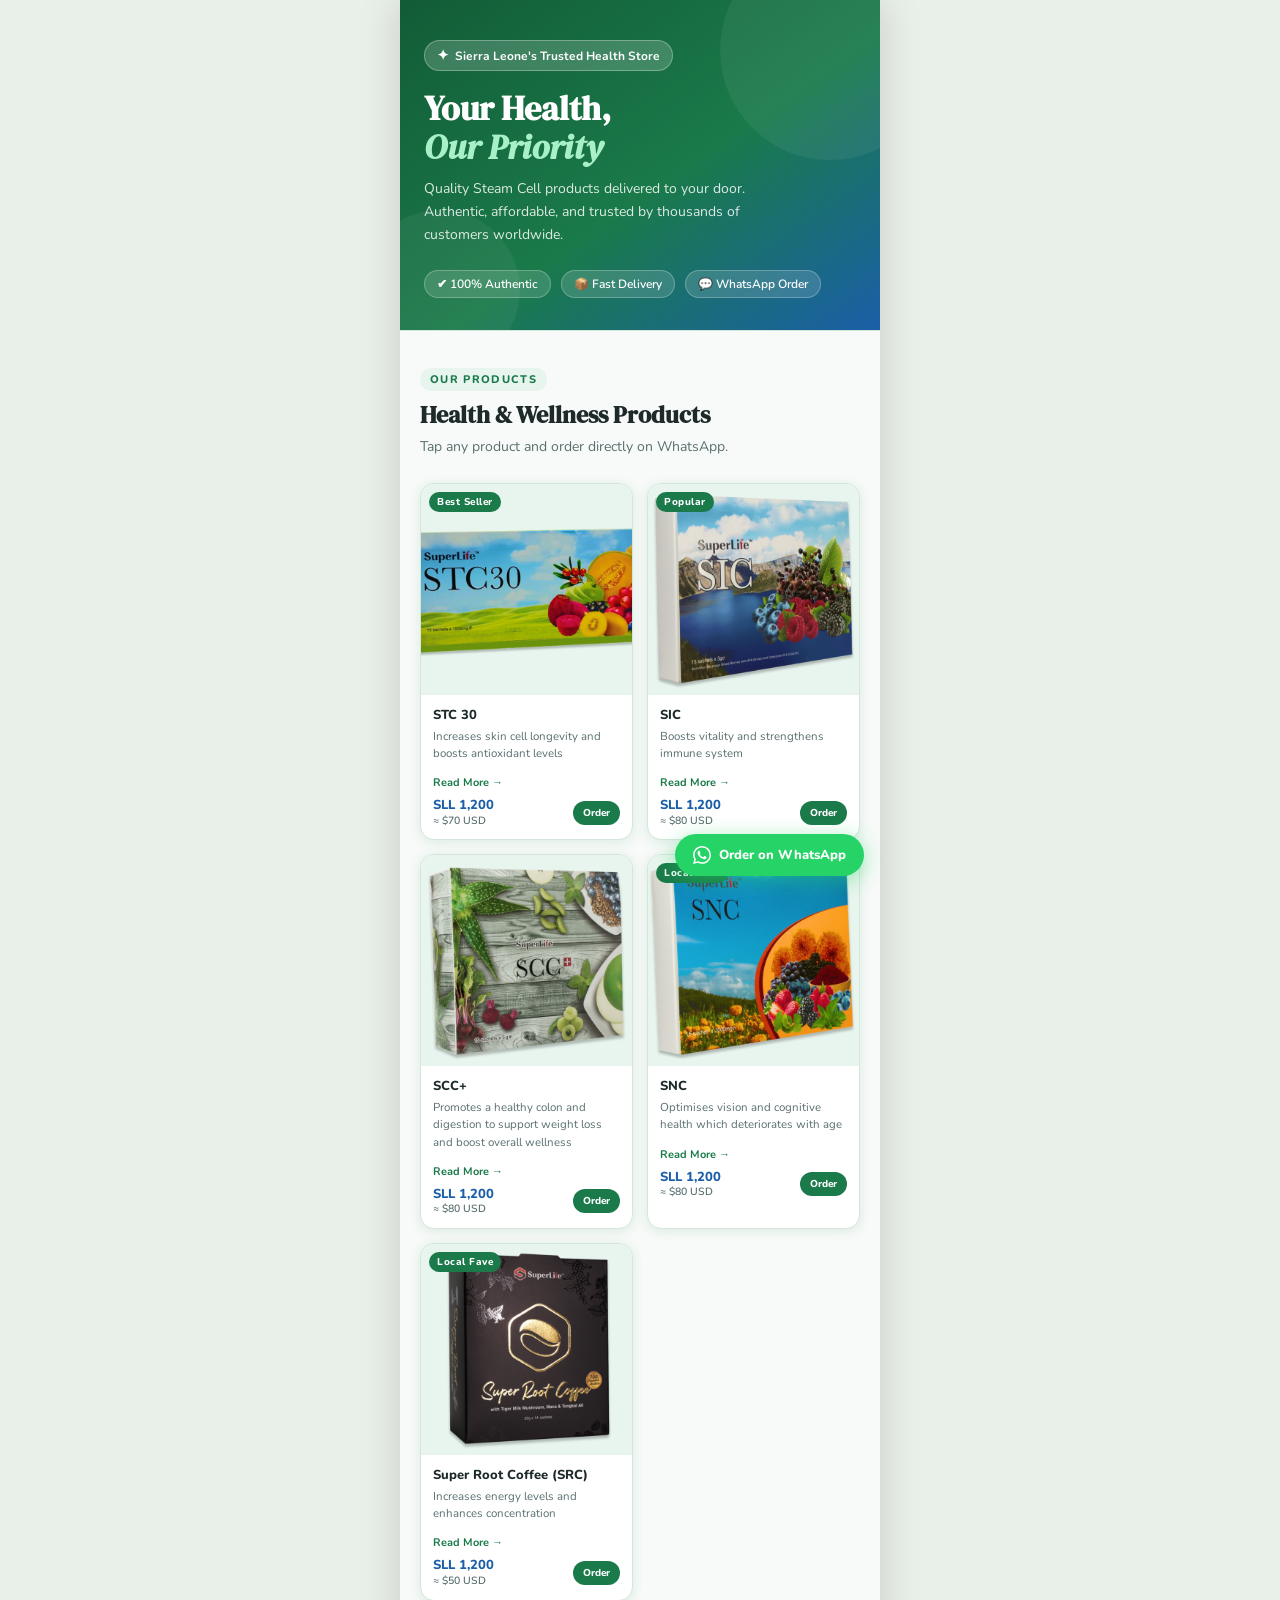
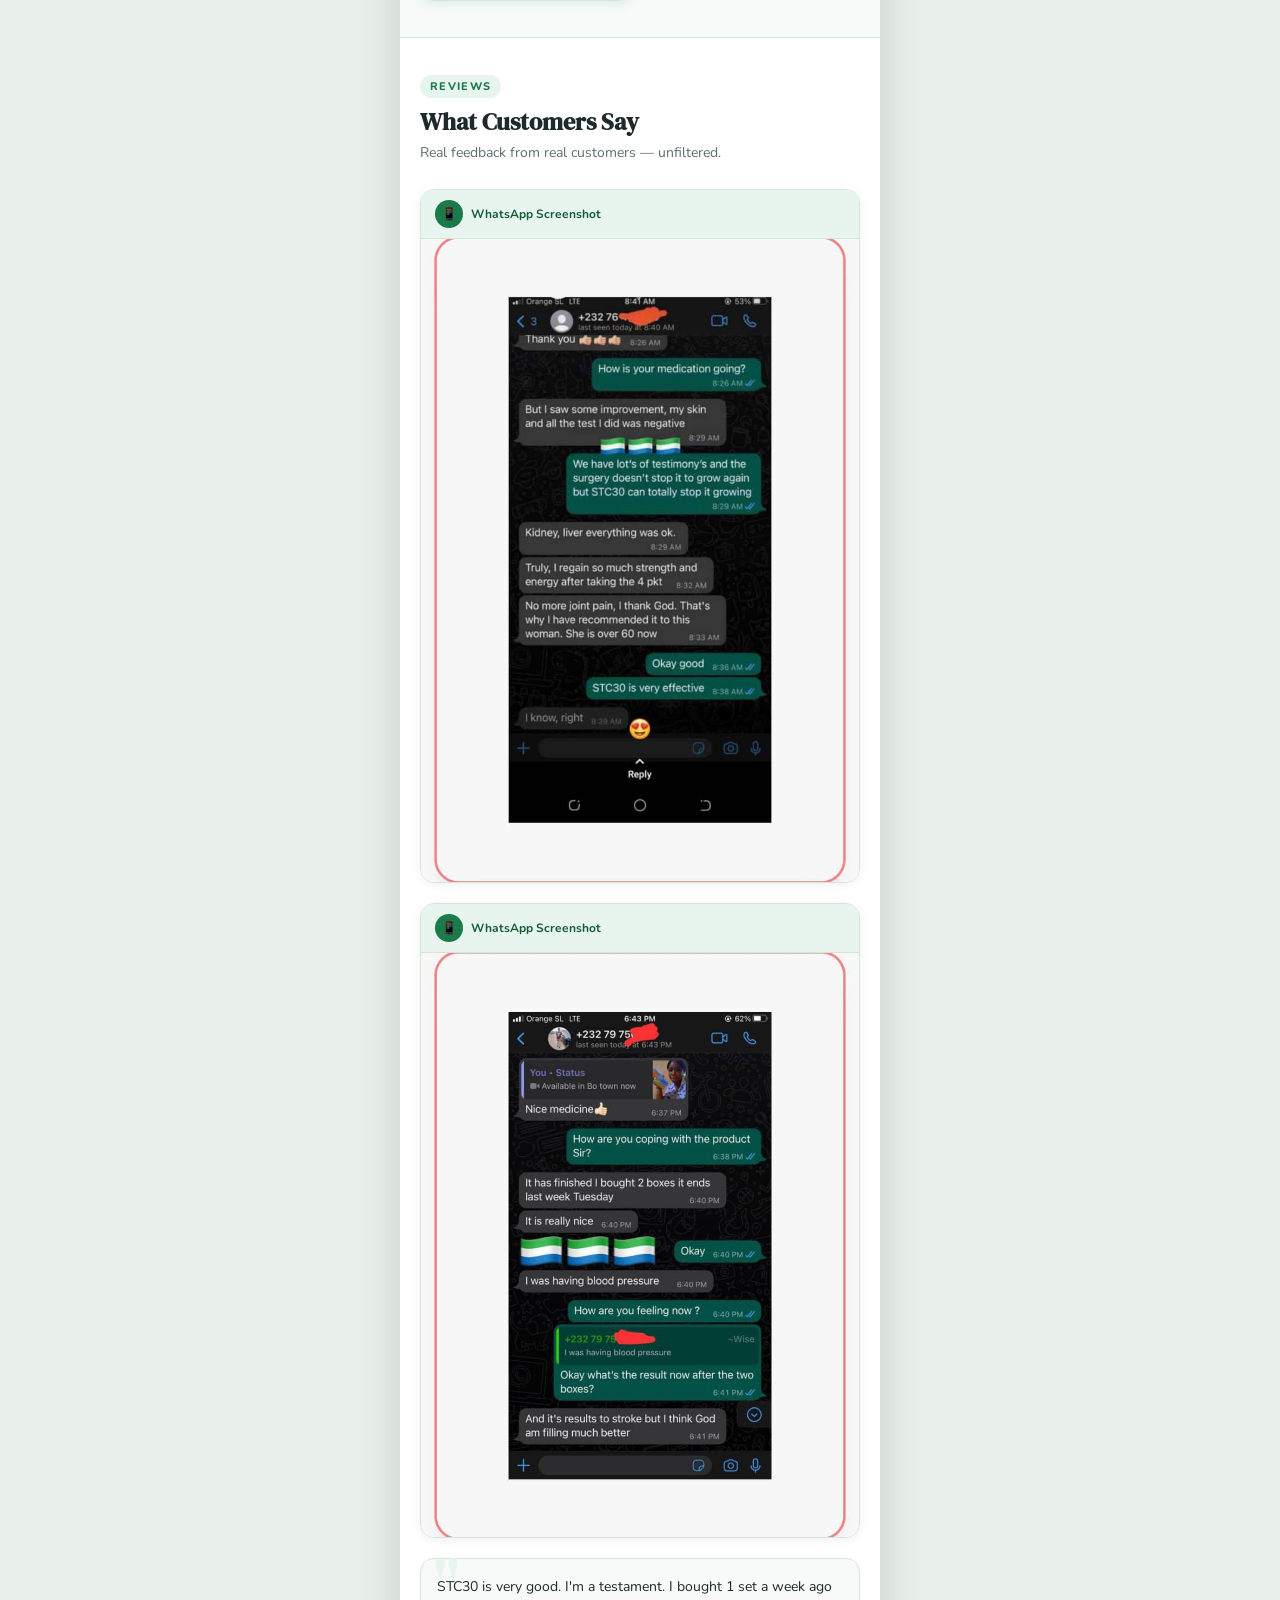
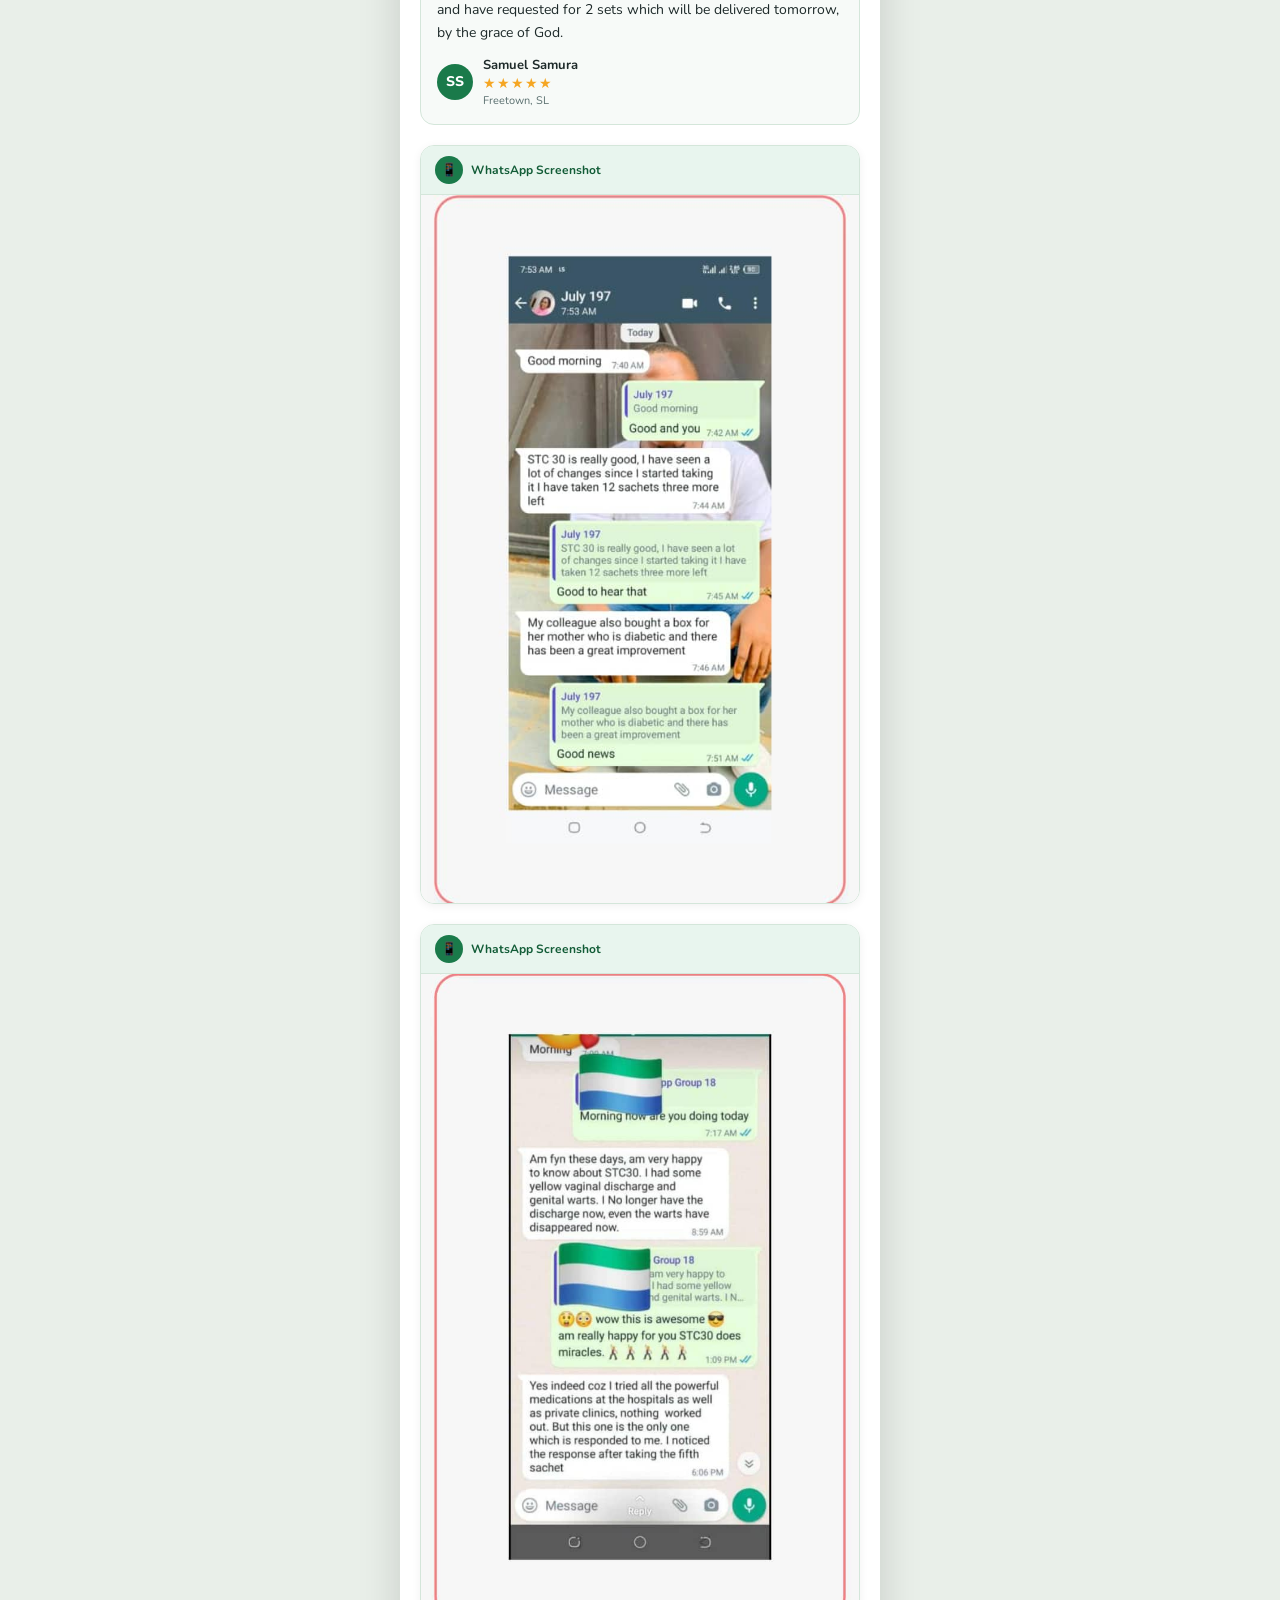
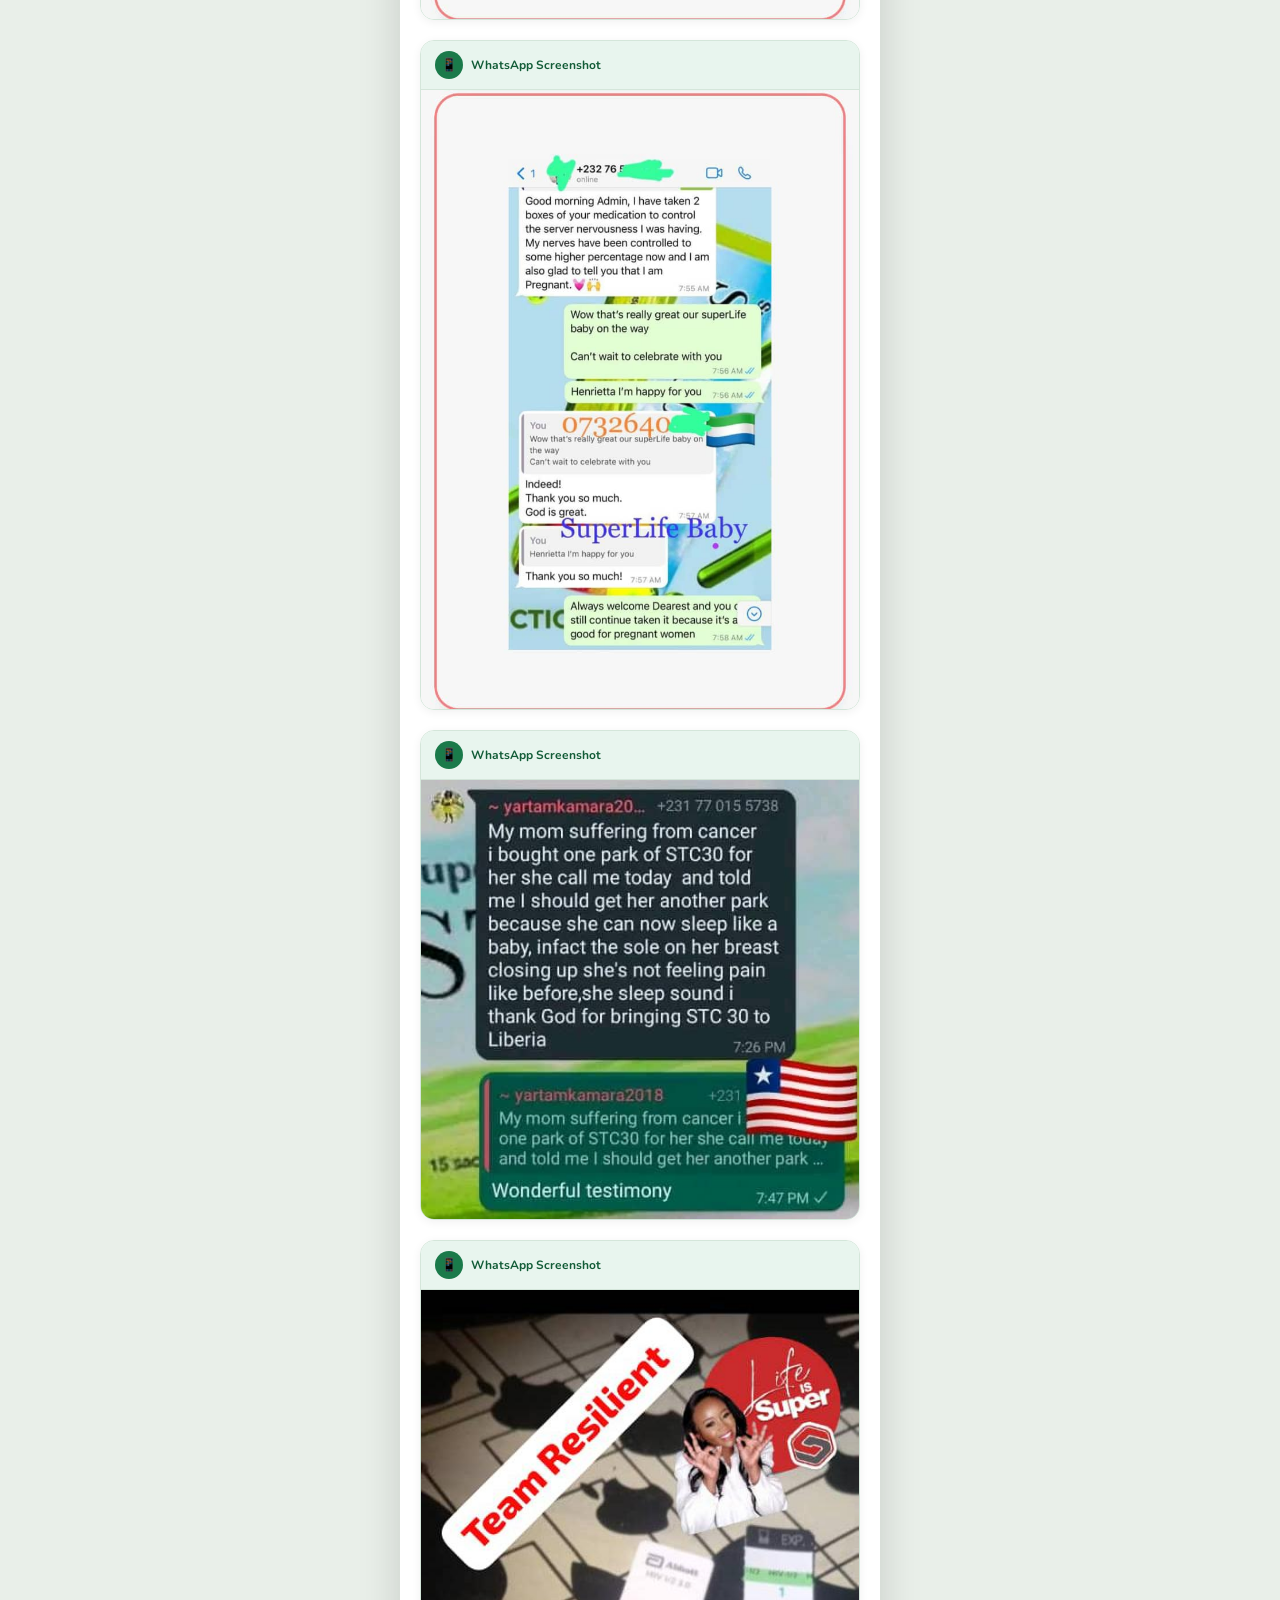
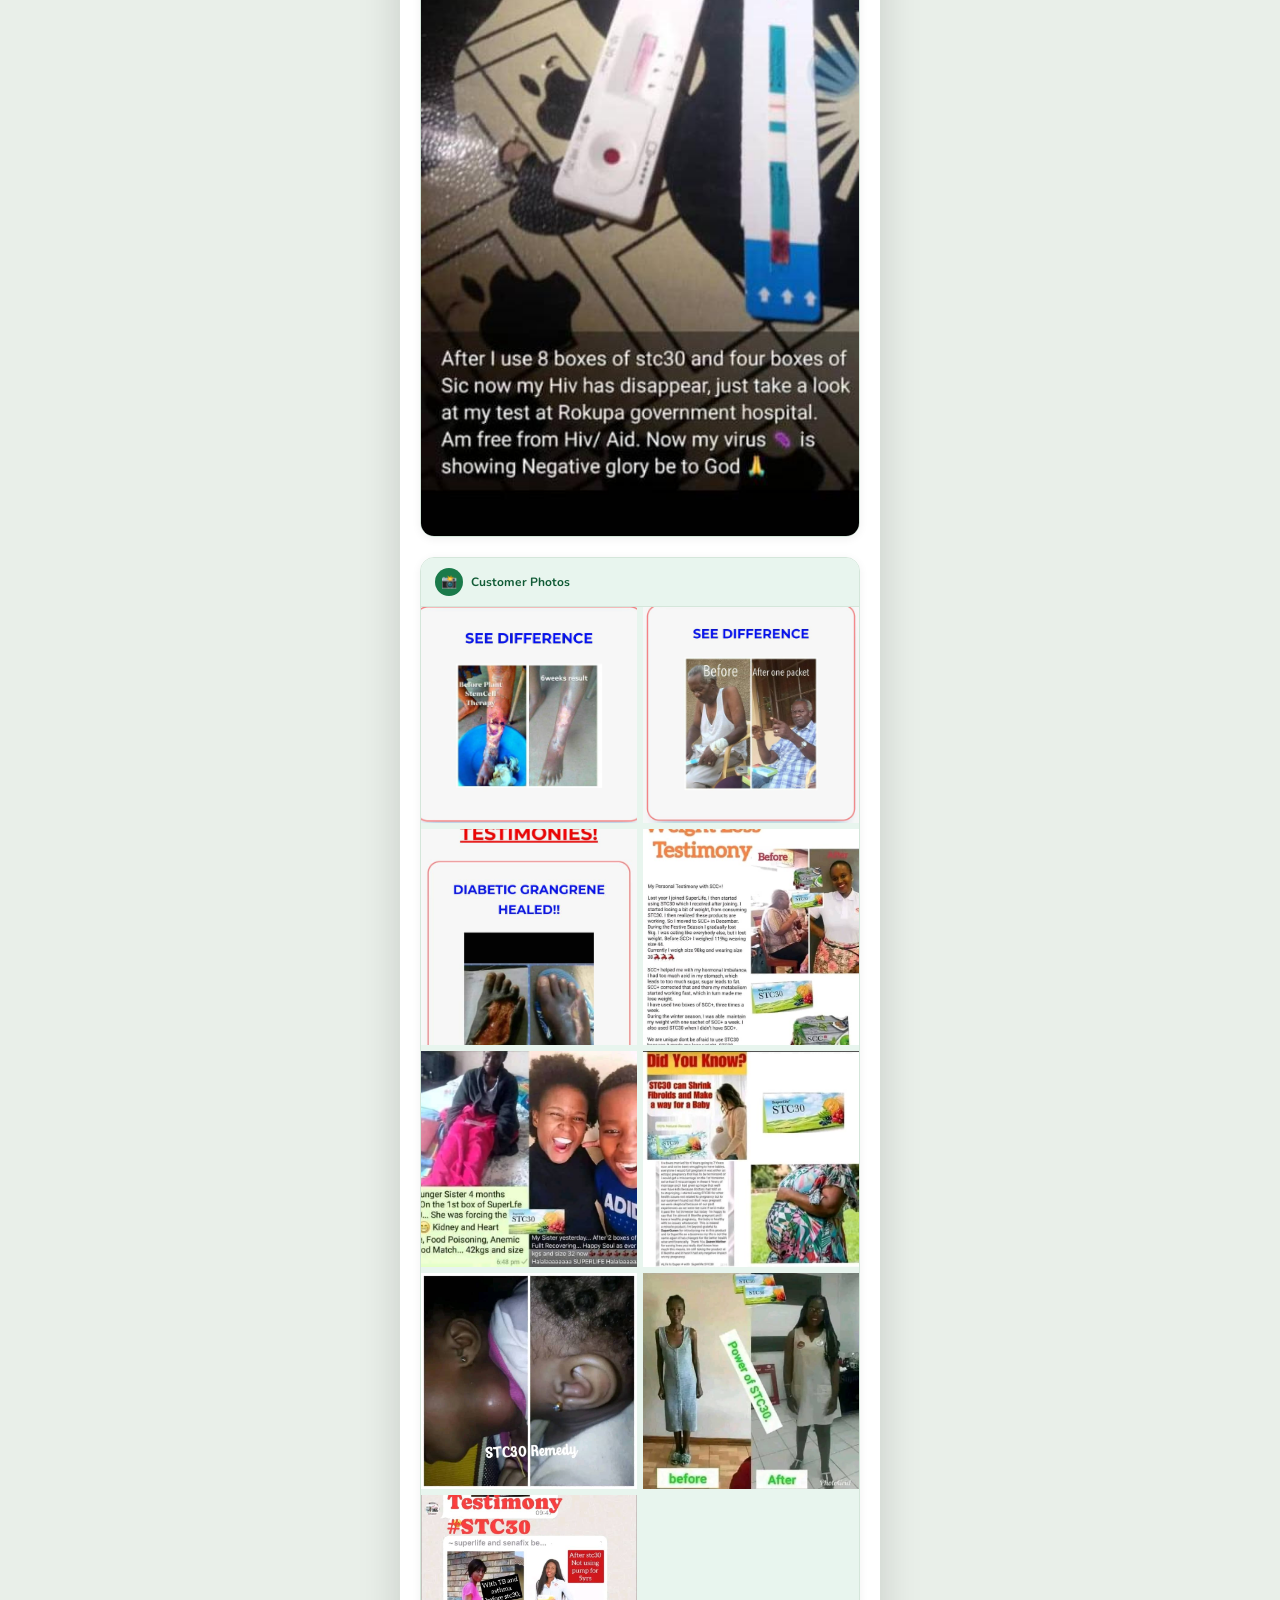
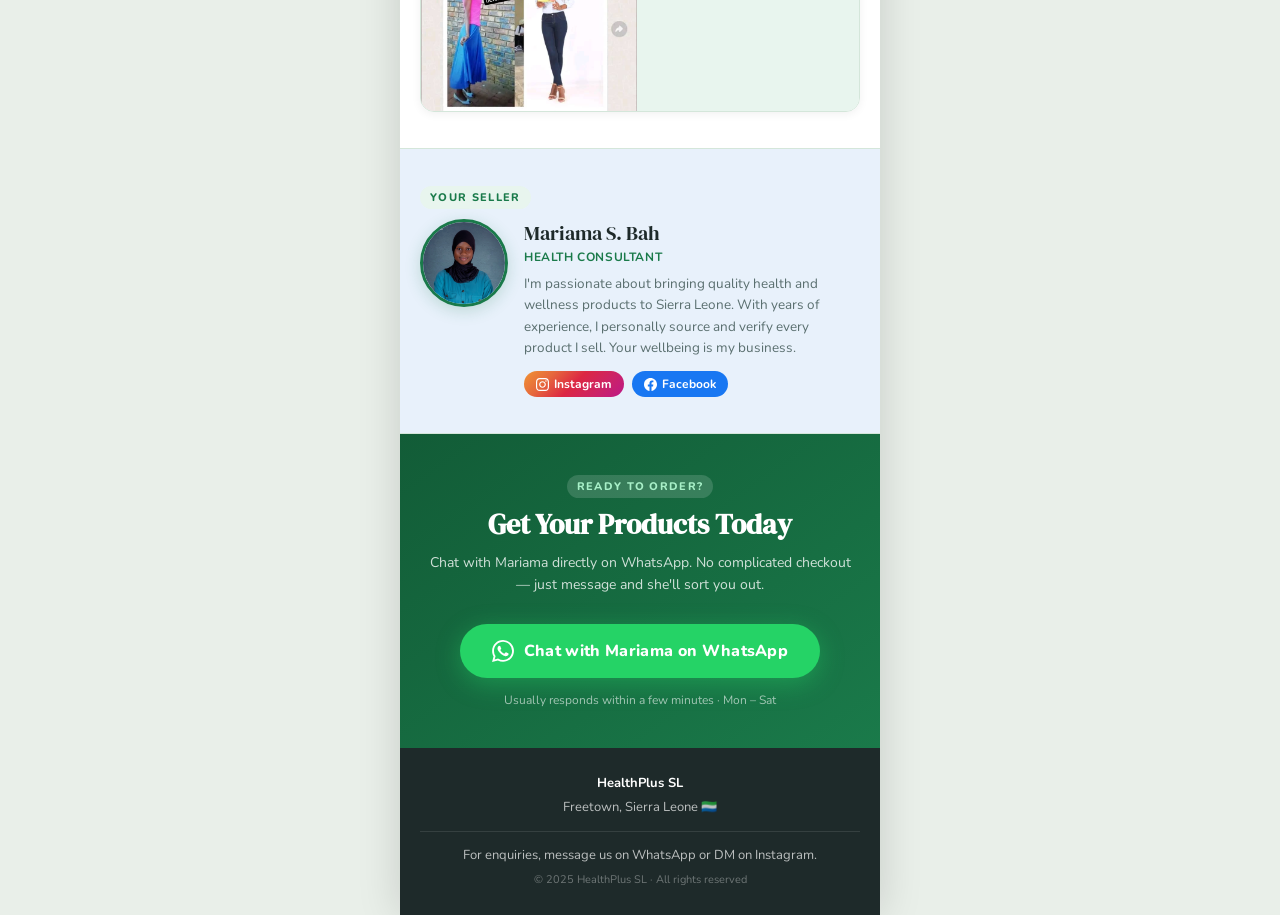
==== commit 0100a984: "Update Open Graph and Twitter metadata; add new business flyer and customer review screenshot" ====
--- a/index.html
+++ b/index.html
@@ -17,7 +17,8 @@
   <meta property="og:url" content="https://mariamasajorbah.netlify.app" />
   <meta property="og:title" content="HealthPlus SL — Trusted Health &amp; Wellness Products" />
   <meta property="og:description" content="Authentic SuperLife products delivered across Sierra Leone. Order STC30, SCC+, SIC, SNC &amp; Super Root Coffee directly on WhatsApp." />
-  <meta property="og:image" content="https://mariamasajorbah.netlify.app/public/images/profile/mariamasbah.jpg" />
+  <meta property="og:image" content="https://mariamasajorbah.netlify.app/public/images/business/business-flyer.jpeg" />
+  <meta property="og:image:alt" content="HealthPlus SL business flyer — SuperLife health products in Sierra Leone" />
   <meta property="og:image:width" content="1080" />
   <meta property="og:image:height" content="1080" />
   <meta property="og:locale" content="en_SL" />
@@ -27,7 +28,8 @@
   <meta name="twitter:card" content="summary_large_image" />
   <meta name="twitter:title" content="HealthPlus SL — Trusted Health &amp; Wellness Products" />
   <meta name="twitter:description" content="Authentic SuperLife products delivered across Sierra Leone. Order on WhatsApp today." />
-  <meta name="twitter:image" content="https://mariamasajorbah.netlify.app/public/images/profile/mariamasbah.jpg" />
+  <meta name="twitter:image" content="https://mariamasajorbah.netlify.app/public/images/business/business-flyer.jpeg" />
+  <meta name="twitter:image:alt" content="HealthPlus SL business flyer — SuperLife health products in Sierra Leone" />
 
   <!-- Structured Data -->
   <script type="application/ld+json">
@@ -330,6 +332,20 @@
         />
       </div>
 
+      <!-- Screenshot 7 -->
+      <div class="review-card">
+        <div class="review-card-header">
+          <div class="review-type-icon">📱</div>
+          <div class="review-type-label">WhatsApp Screenshot</div>
+        </div>
+        <img
+          class="review-screenshot"
+          src="/public/images/testimonials/screenshots/sc_testimonial_7.jpeg"
+          alt="WhatsApp customer review"
+          onclick="openLightbox(this.src)"
+        />
+      </div>
+
       <!-- Customer Photos -->
       <div class="review-card">
         <div class="review-card-header">
@@ -369,7 +385,7 @@
           I'm passionate about bringing quality health and wellness products to Sierra Leone. With years of experience, I personally source and verify every product I sell. Your wellbeing is my business.
         </p>
         <div class="profile-socials">
-          <a href="#" class="social-link instagram" target="_blank" rel="noopener">
+          <a href="https://www.instagram.com/iams.bah?igsh=Y3QweWdkbmNxcGZu" class="social-link instagram" target="_blank" rel="noopener">
             <svg width="13" height="13" viewBox="0 0 24 24" fill="white"><path d="M12 2.163c3.204 0 3.584.012 4.85.07 3.252.148 4.771 1.691 4.919 4.919.058 1.265.069 1.645.069 4.849 0 3.205-.012 3.584-.069 4.849-.149 3.225-1.664 4.771-4.919 4.919-1.266.058-1.644.07-4.85.07-3.204 0-3.584-.012-4.849-.07-3.26-.149-4.771-1.699-4.919-4.92-.058-1.265-.07-1.644-.07-4.849 0-3.204.013-3.583.07-4.849.149-3.227 1.664-4.771 4.919-4.919 1.266-.057 1.645-.069 4.849-.069zm0-2.163c-3.259 0-3.667.014-4.947.072-4.358.2-6.78 2.618-6.98 6.98-.059 1.281-.073 1.689-.073 4.948 0 3.259.014 3.668.072 4.948.2 4.358 2.618 6.78 6.98 6.98 1.281.058 1.689.072 4.948.072 3.259 0 3.668-.014 4.948-.072 4.354-.2 6.782-2.618 6.979-6.98.059-1.28.073-1.689.073-4.948 0-3.259-.014-3.667-.072-4.947-.196-4.354-2.617-6.78-6.979-6.98-1.281-.059-1.69-.073-4.949-.073zm0 5.838c-3.403 0-6.162 2.759-6.162 6.162s2.759 6.163 6.162 6.163 6.162-2.759 6.162-6.163c0-3.403-2.759-6.162-6.162-6.162zm0 10.162c-2.209 0-4-1.79-4-4 0-2.209 1.791-4 4-4s4 1.791 4 4c0 2.21-1.791 4-4 4zm6.406-11.845c-.796 0-1.441.645-1.441 1.44s.645 1.44 1.441 1.44c.795 0 1.439-.645 1.439-1.44s-.644-1.44-1.439-1.44z"/></svg>
             Instagram
           </a>
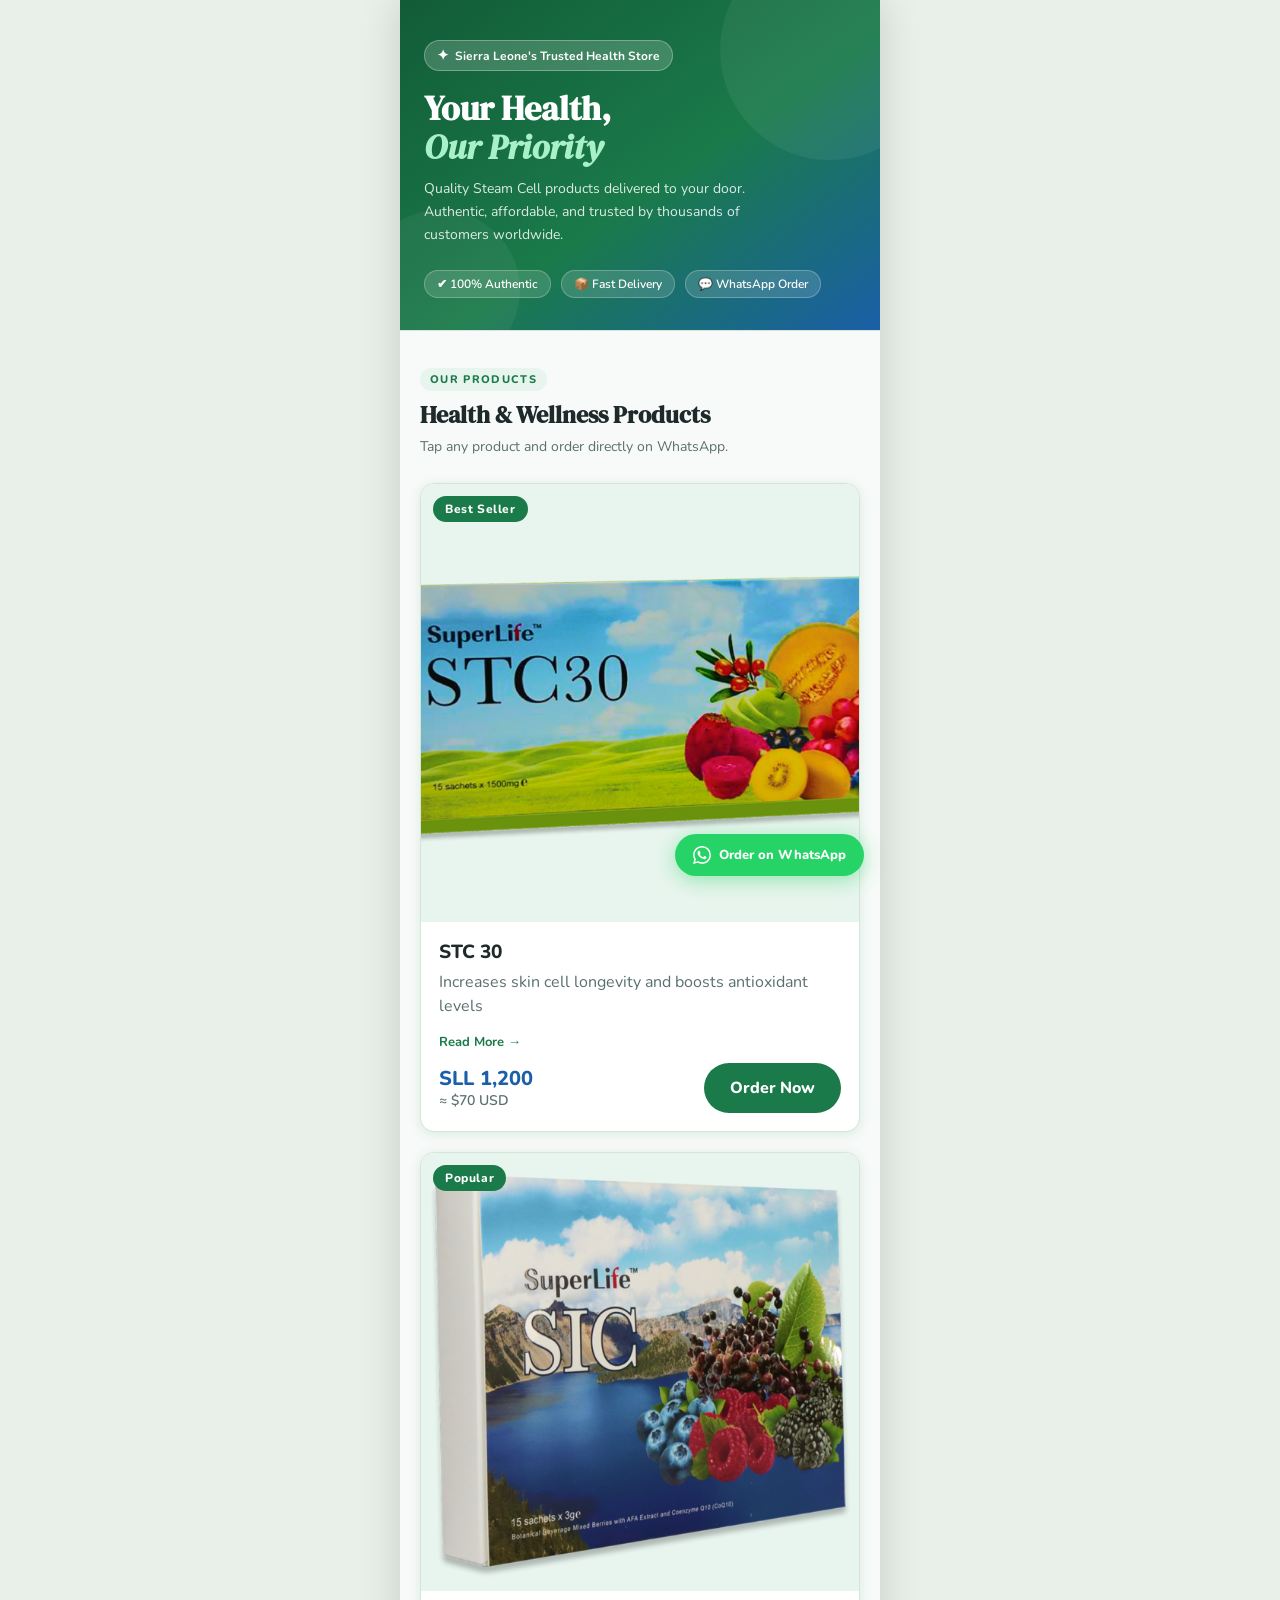
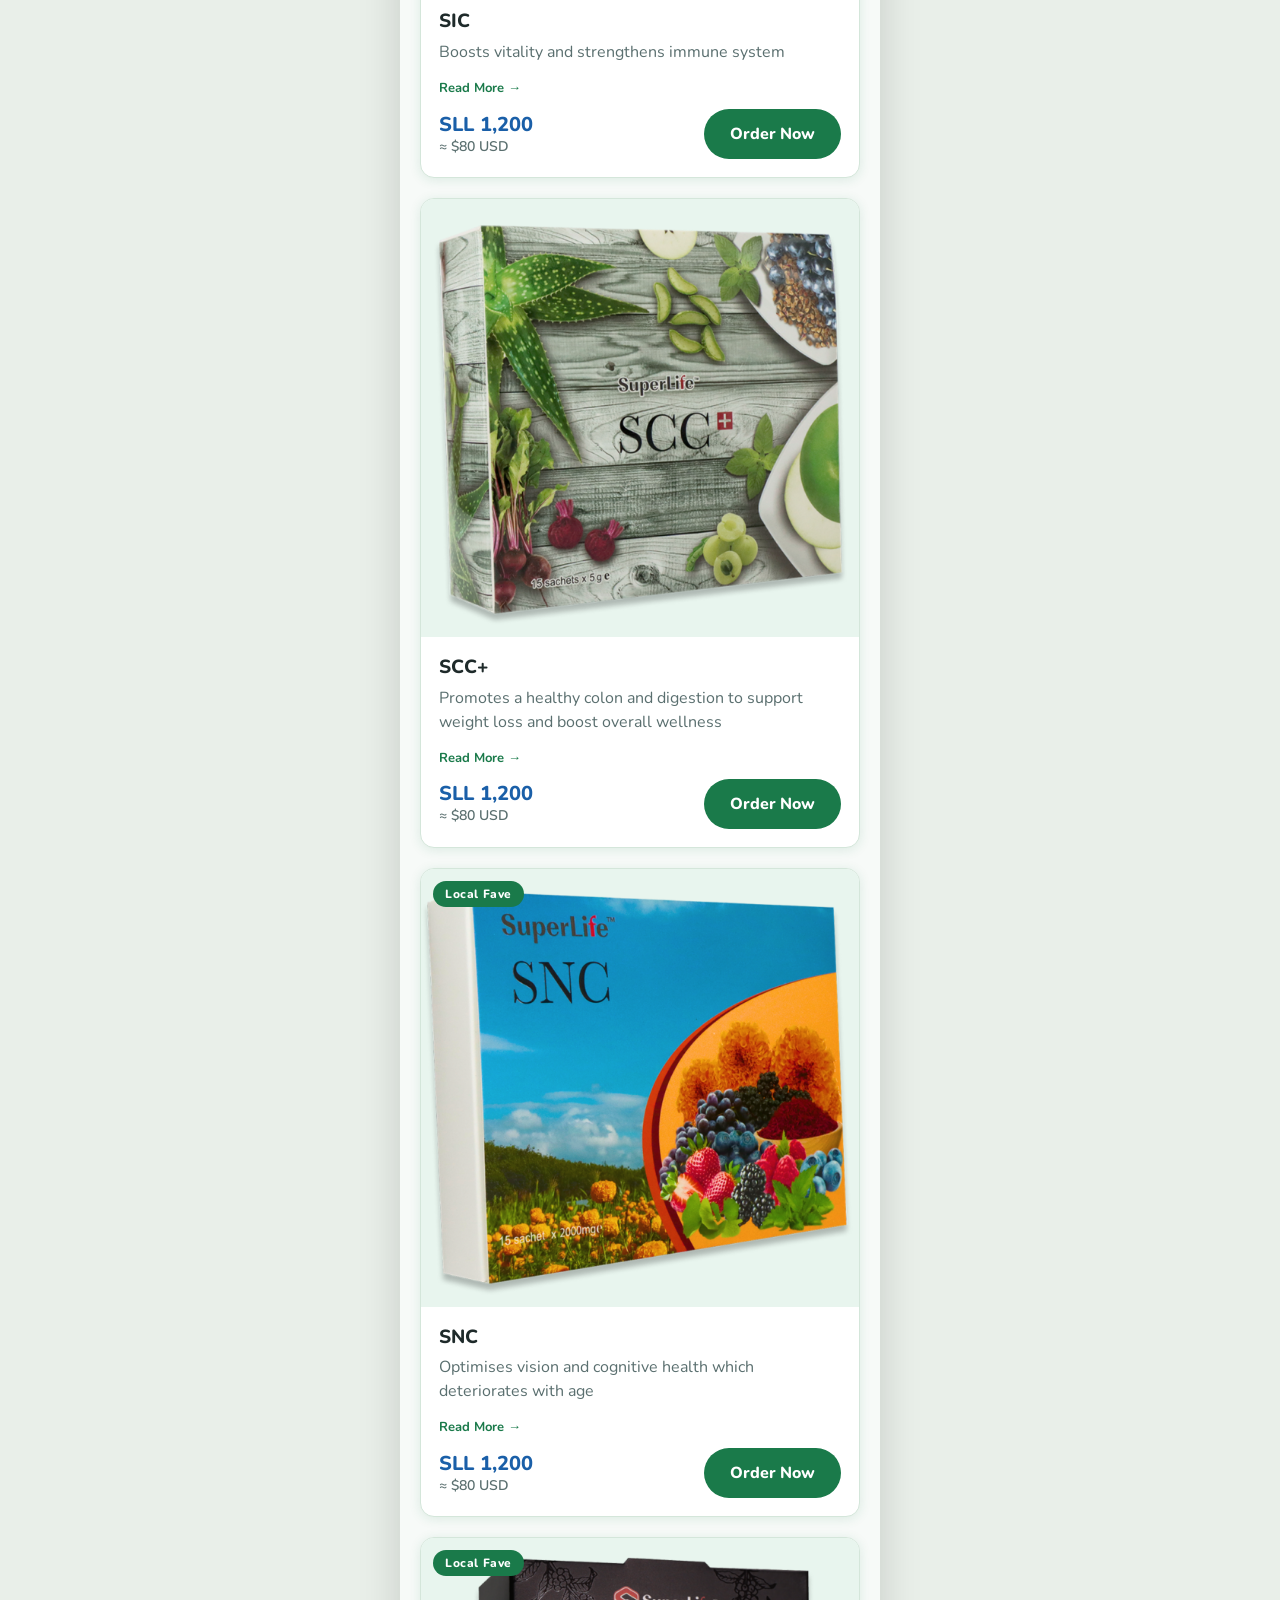
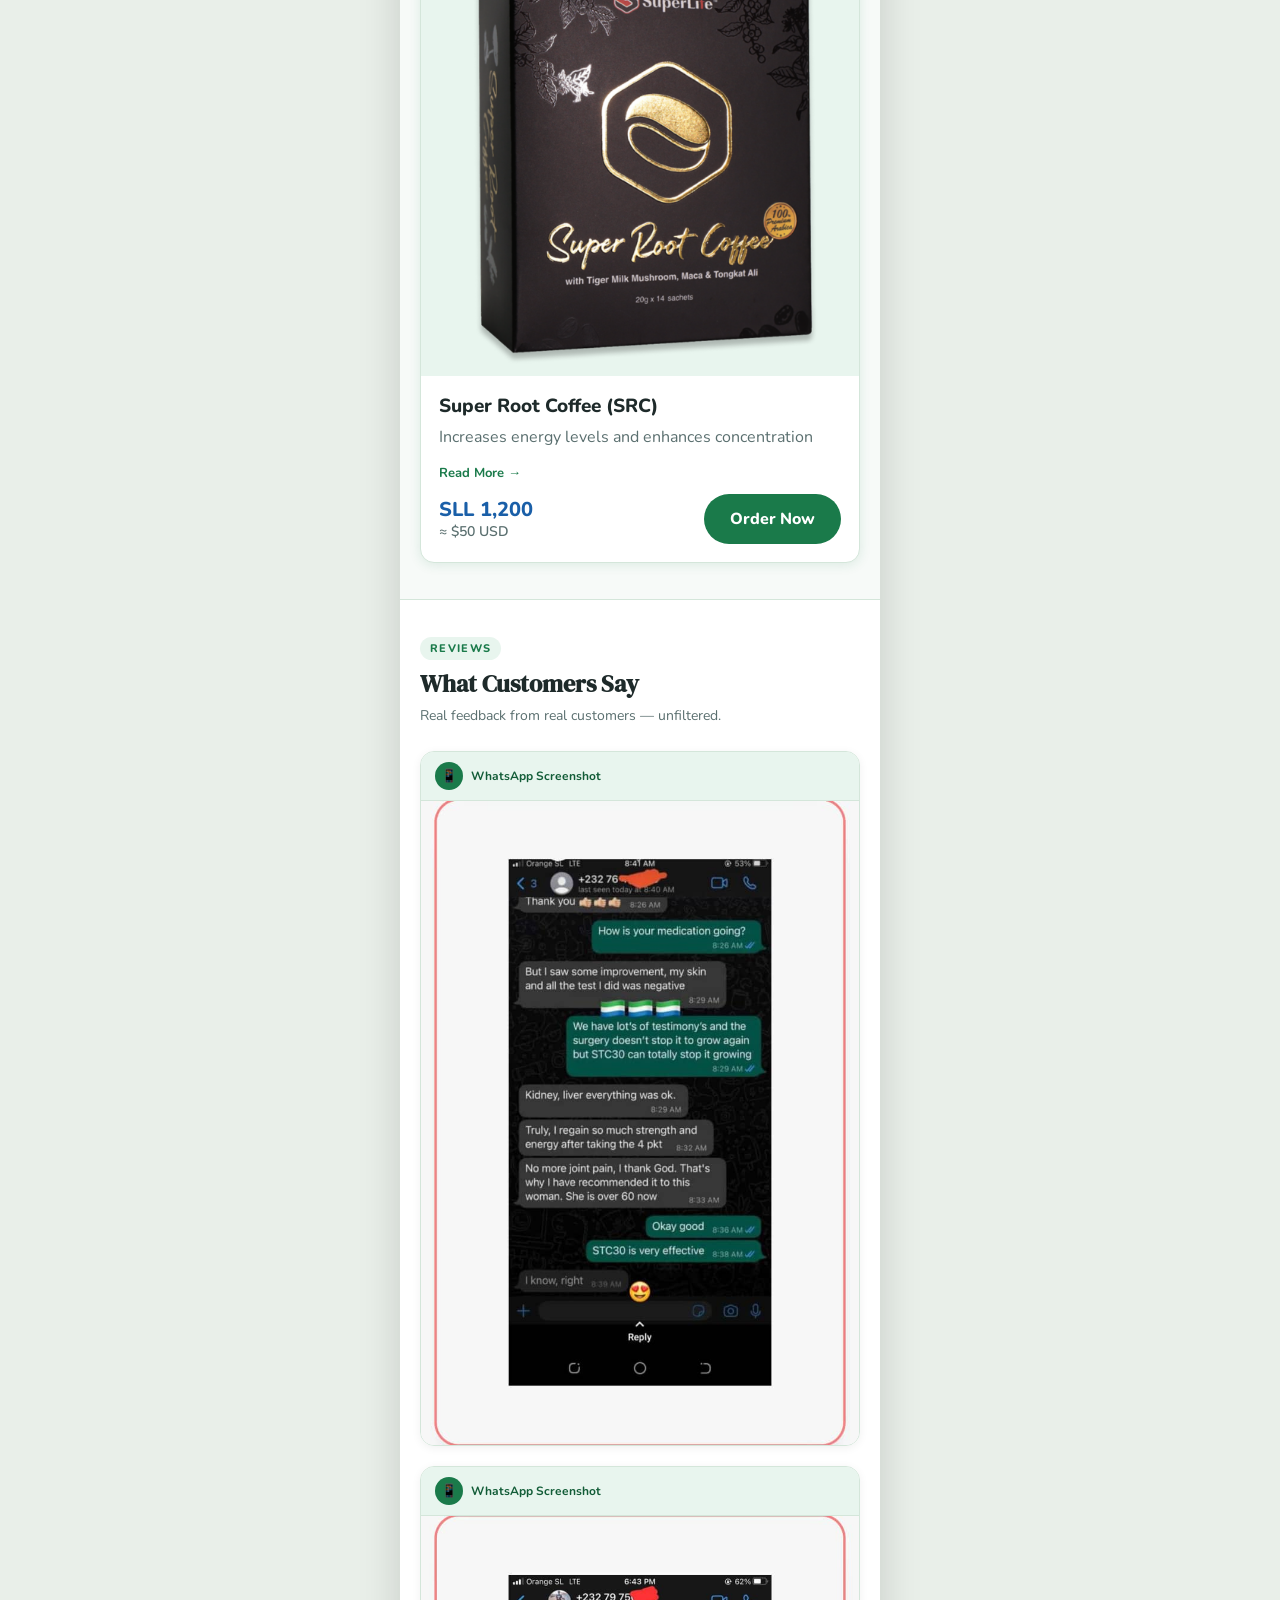
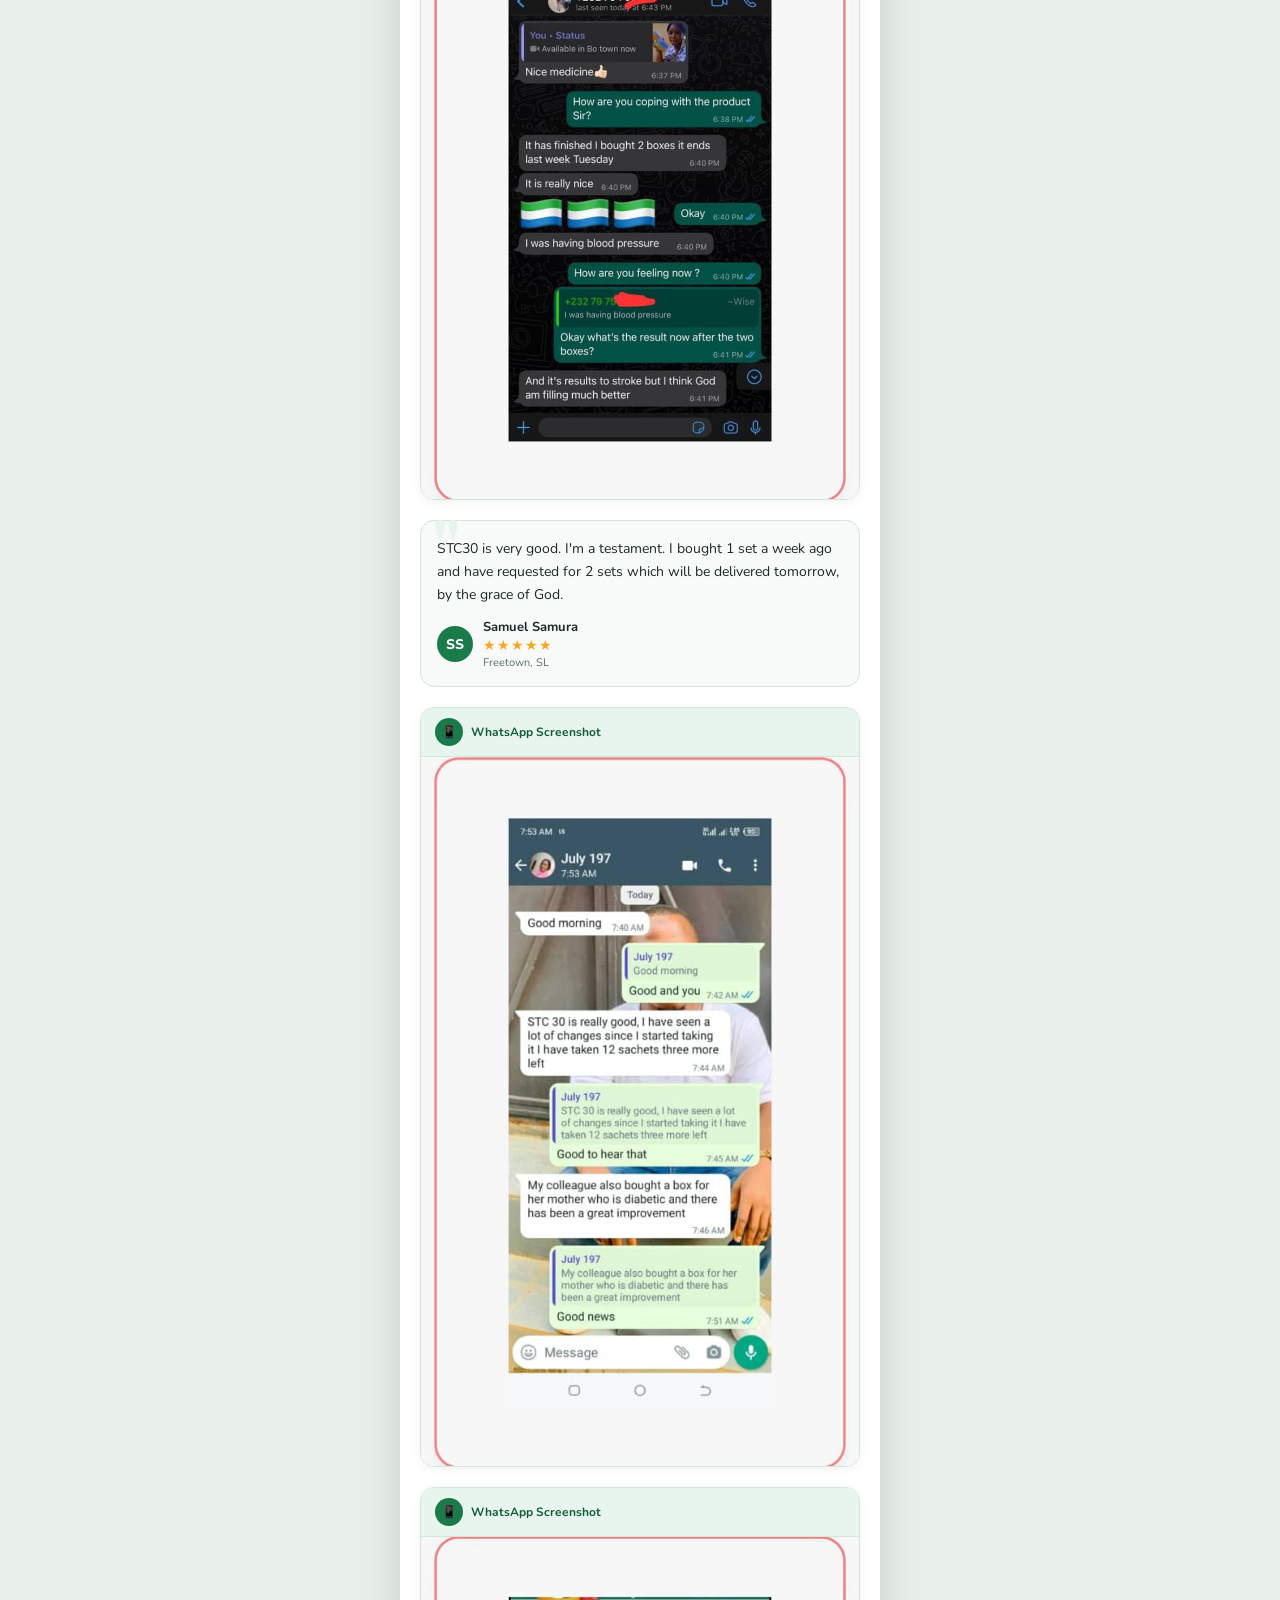
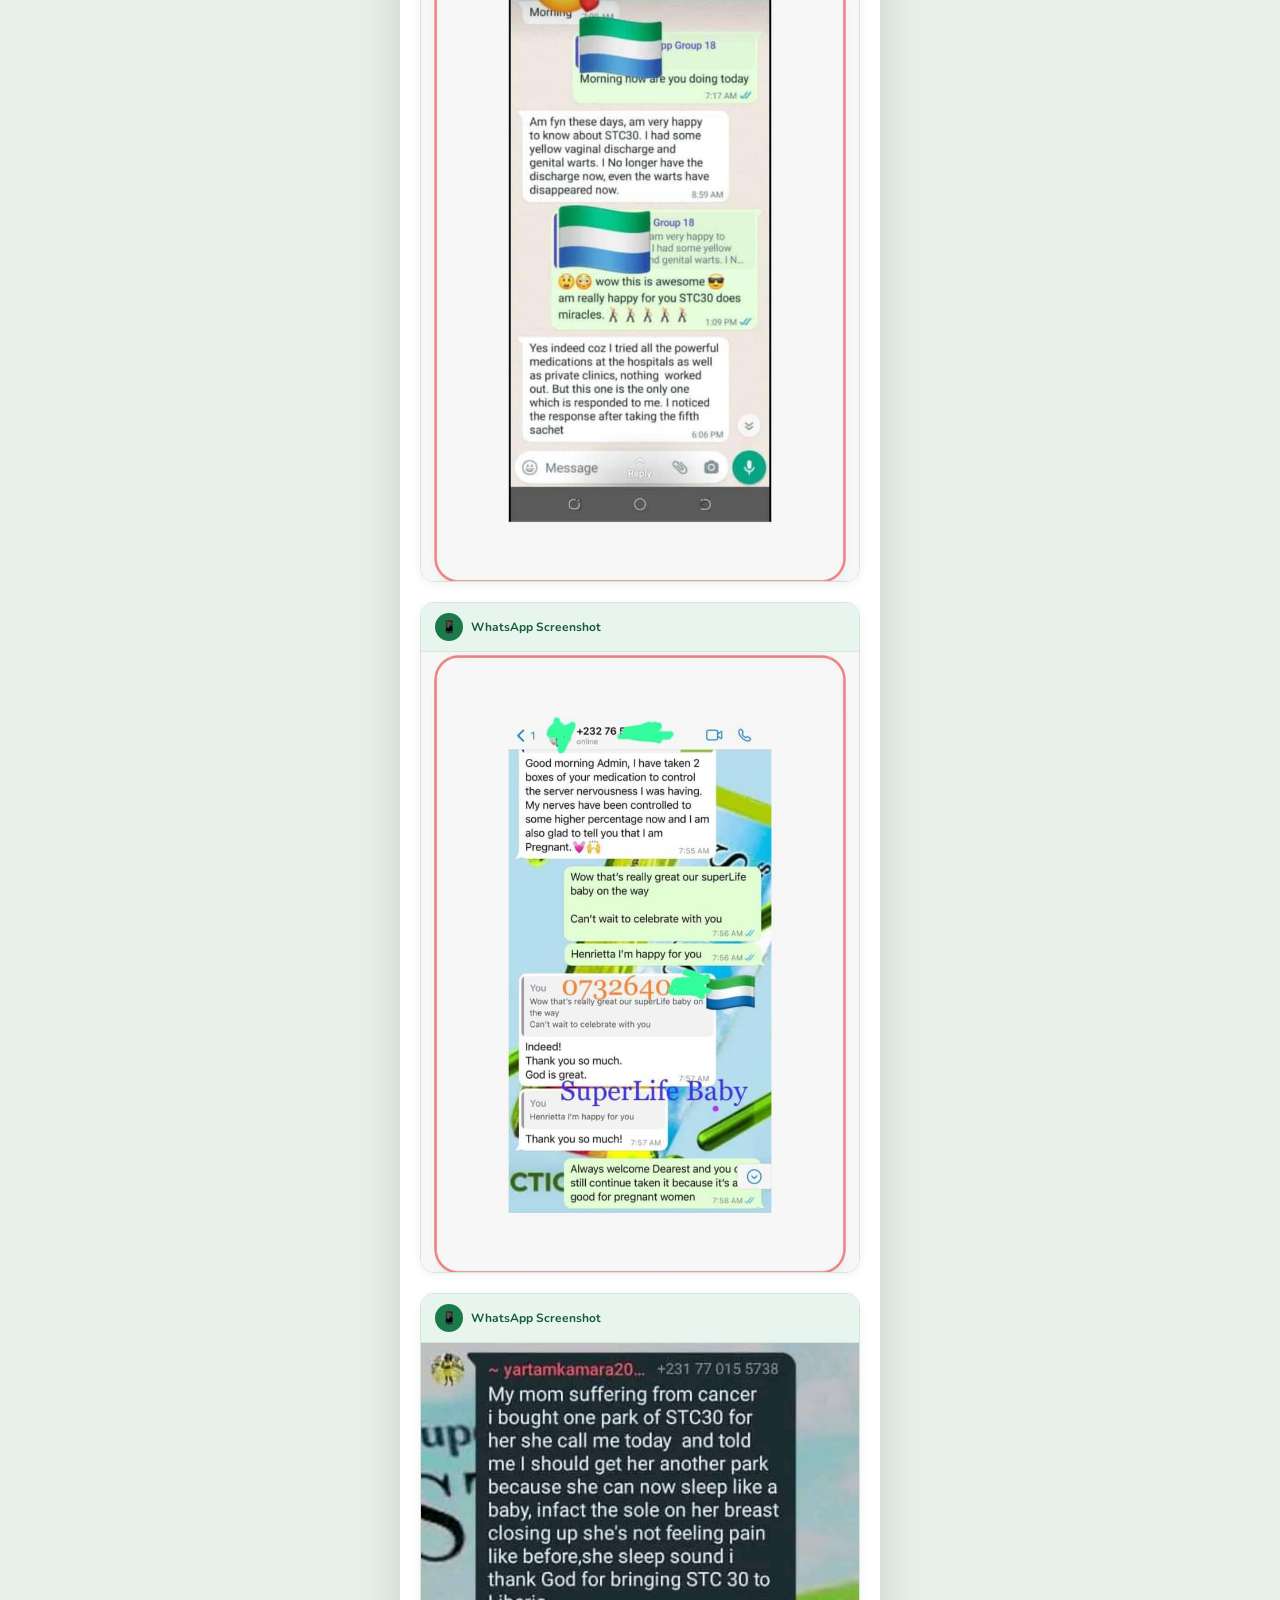
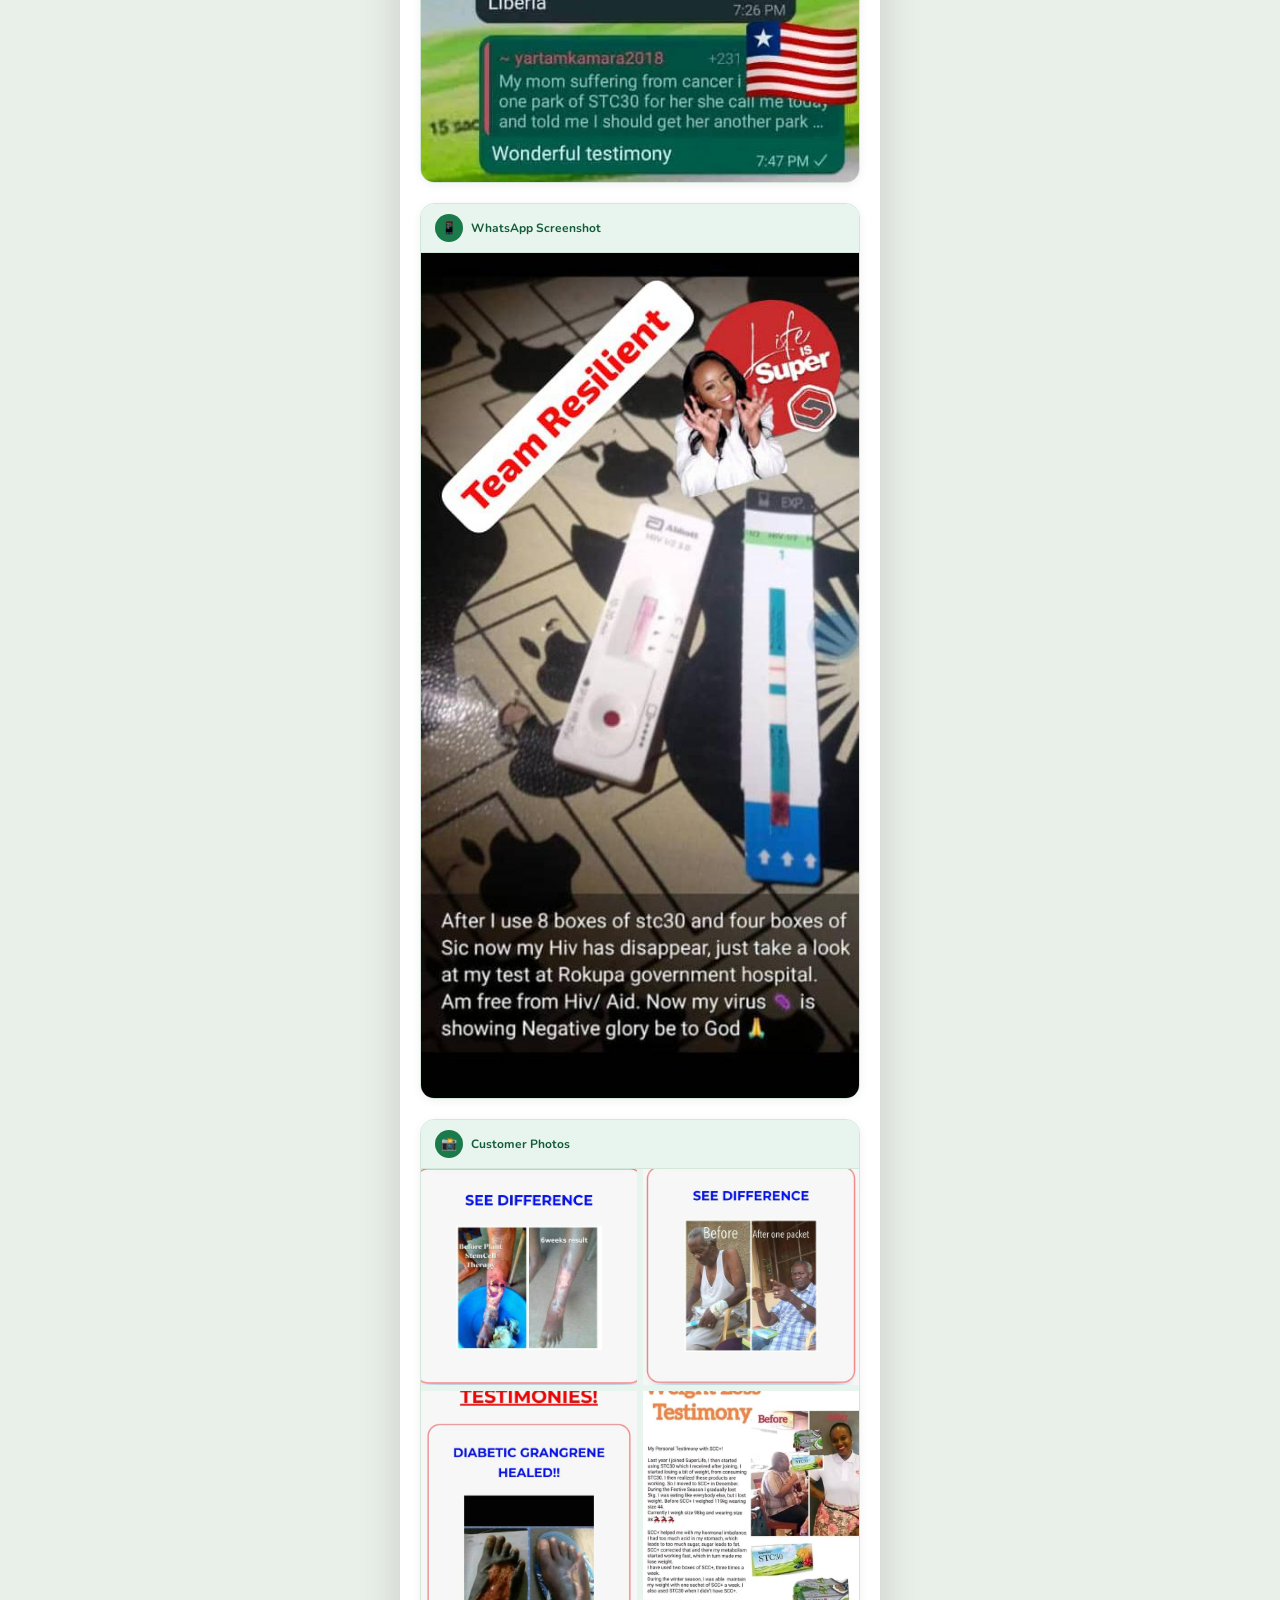
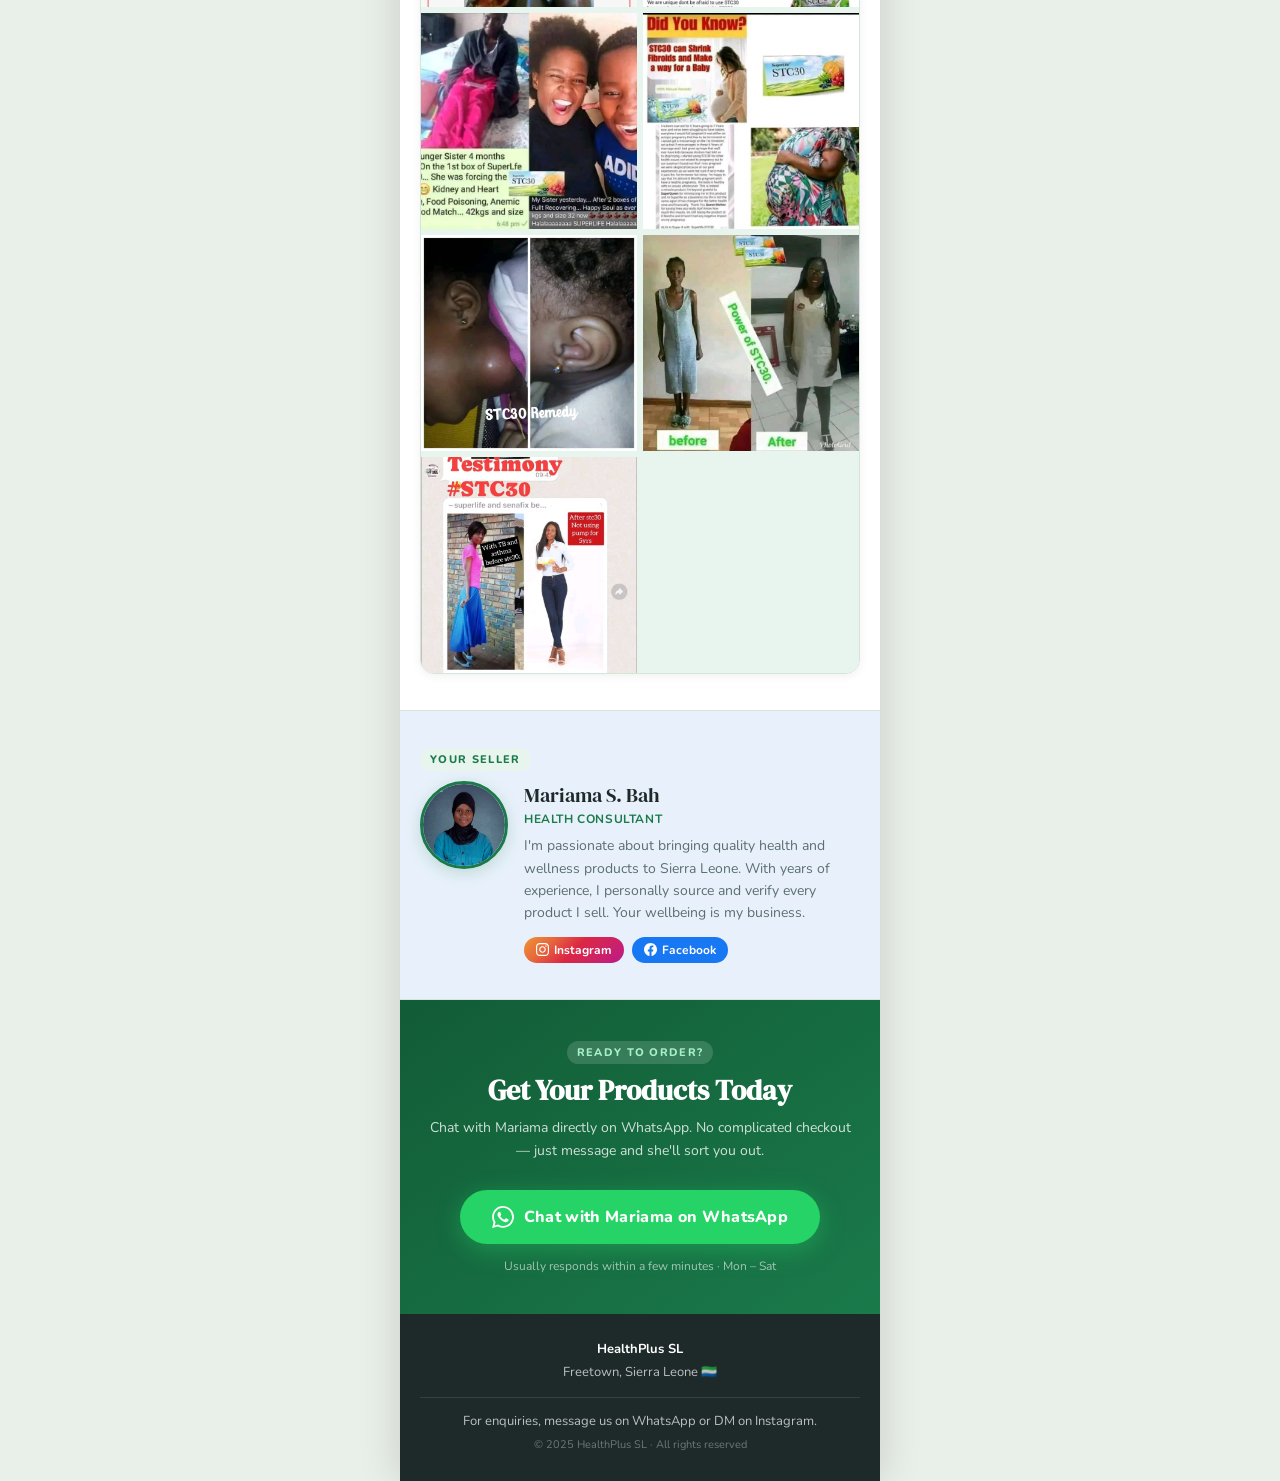
==== commit 0d9a42ee: "Restyle product cards to single-column with larger touch targets Switch product grid from two column" ====
--- a/index.html
+++ b/index.html
@@ -114,7 +114,7 @@
               <span class="product-price">SLL 1,200</span>
               <span class="product-price-usd">≈ $70 USD</span>
             </div>
-            <a href="https://wa.me/23233000537?text=Hi%2C%20I%20want%20to%20order%20STC30%20-%20SuperLife%20Total%20Care%2030" class="product-order-btn" target="_blank">Order</a>
+            <a href="https://wa.me/23233000537?text=Hi%2C%20I%20want%20to%20order%20STC30%20-%20SuperLife%20Total%20Care%2030" class="product-order-btn" target="_blank">Order Now</a>
           </div>
         </div>
       </div>
@@ -136,7 +136,7 @@
               <span class="product-price">SLL 1,200</span>
               <span class="product-price-usd">≈ $80 USD</span>
             </div>
-            <a href="https://wa.me/23233000537?text=Hi%2C%20I%20want%20to%20order%20SIC%20-%20SuperLife%20Immune%20Care" class="product-order-btn" target="_blank">Order</a>
+            <a href="https://wa.me/23233000537?text=Hi%2C%20I%20want%20to%20order%20SIC%20-%20SuperLife%20Immune%20Care" class="product-order-btn" target="_blank">Order Now</a>
           </div>
         </div>
       </div>
@@ -157,7 +157,7 @@
               <span class="product-price">SLL 1,200</span>
               <span class="product-price-usd">≈ $80 USD</span>
             </div>
-            <a href="https://wa.me/23233000537?text=Hi%2C%20I%20want%20to%20order%20SCC%2B%20-%20SuperLife%20Colon%20Care%20Plus" class="product-order-btn" target="_blank">Order</a>
+            <a href="https://wa.me/23233000537?text=Hi%2C%20I%20want%20to%20order%20SCC%2B%20-%20SuperLife%20Colon%20Care%20Plus" class="product-order-btn" target="_blank">Order Now</a>
           </div>
         </div>
       </div>
@@ -179,7 +179,7 @@
               <span class="product-price">SLL 1,200</span>
               <span class="product-price-usd">≈ $80 USD</span>
             </div>
-            <a href="https://wa.me/23233000537?text=Hi%2C%20I%20want%20to%20order%20SNC%20-%20SuperLife%20Neuron%20Care" class="product-order-btn" target="_blank">Order</a>
+            <a href="https://wa.me/23233000537?text=Hi%2C%20I%20want%20to%20order%20SNC%20-%20SuperLife%20Neuron%20Care" class="product-order-btn" target="_blank">Order Now</a>
           </div>
         </div>
       </div>
@@ -201,7 +201,7 @@
               <span class="product-price">SLL 1,200</span>
               <span class="product-price-usd">≈ $50 USD</span>
             </div>
-            <a href="https://wa.me/23233000537?text=Hi%2C%20I%20want%20to%20order%20SRC%20-%20Super%20Root%20Coffee" class="product-order-btn" target="_blank">Order</a>
+            <a href="https://wa.me/23233000537?text=Hi%2C%20I%20want%20to%20order%20SRC%20-%20Super%20Root%20Coffee" class="product-order-btn" target="_blank">Order Now</a>
           </div>
         </div>
       </div>
--- a/assets/style.css
+++ b/assets/style.css
@@ -204,7 +204,7 @@
     }
 
     .profile-bio {
-      font-size: 13.5px;
+      font-size: 14px;
       color: var(--muted);
       line-height: 1.6;
       margin-bottom: 12px;
@@ -248,8 +248,8 @@
 
     .product-grid {
       display: grid;
-      grid-template-columns: 1fr 1fr;
-      gap: 14px;
+      grid-template-columns: 1fr;
+      gap: 20px;
     }
 
     .product-card {
@@ -280,70 +280,77 @@
 
     .product-badge {
       position: absolute;
-      top: 8px; left: 8px;
+      top: 12px; left: 12px;
       background: var(--green);
       color: #fff;
-      font-size: 10px;
+      font-size: 12px;
       font-weight: 800;
-      padding: 3px 8px;
+      padding: 5px 12px;
       border-radius: 20px;
       letter-spacing: 0.05em;
     }
 
-    .product-body { padding: 12px; }
+    .product-body { padding: 18px; }
 
     .product-name {
-      font-size: 13px;
+      font-size: 19px;
       font-weight: 800;
       color: var(--charcoal);
-      margin-bottom: 4px;
+      margin-bottom: 6px;
       line-height: 1.3;
     }
 
     .product-desc {
-      font-size: 11.5px;
+      font-size: 16px;
       color: var(--muted);
       line-height: 1.5;
-      margin-bottom: 8px;
+      margin-bottom: 12px;
     }
 
     .product-footer {
       display: flex;
       align-items: center;
       justify-content: space-between;
+      gap: 14px;
     }
 
     .product-prices {
       display: flex;
       flex-direction: column;
-      gap: 1px;
+      gap: 2px;
     }
 
     .product-price {
-      font-size: 13px;
+      font-size: 20px;
       font-weight: 800;
       color: var(--blue);
       line-height: 1.2;
+      white-space: nowrap;
     }
 
     .product-price-usd {
-      font-size: 10.5px;
+      font-size: 14px;
       font-weight: 600;
       color: var(--muted);
       line-height: 1.2;
+      white-space: nowrap;
     }
 
     .product-order-btn {
       background: var(--green);
       color: #fff;
-      font-size: 10px;
+      font-size: 16px;
       font-weight: 800;
-      padding: 5px 10px;
-      border-radius: 20px;
+      padding: 14px 26px;
+      border-radius: 30px;
       text-decoration: none;
       border: none;
       cursor: pointer;
       transition: background 0.2s;
+      min-height: 48px;
+      display: inline-flex;
+      align-items: center;
+      justify-content: center;
     }
 
     .product-order-btn:hover { background: var(--green-dark); }
@@ -709,17 +716,17 @@
     ═══════════════════════════════════════ */
     @media (max-width: 360px) {
       .hero h1 { font-size: 28px; }
-      .product-grid { gap: 10px; }
-      .product-name { font-size: 12px; }
-      .product-price { font-size: 13px; }
+      .product-name { font-size: 17px; }
+      .product-price { font-size: 18px; }
+      .product-order-btn { font-size: 15px; padding: 12px 20px; }
     }
 
     .product-read-more {
       display: inline-block;
-      font-size: 11px;
+      font-size: 13px;
       font-weight: 700;
       color: var(--green);
       text-decoration: none;
-      margin-bottom: 8px;
+      margin-bottom: 12px;
     }
     .product-read-more:hover { text-decoration: underline; }
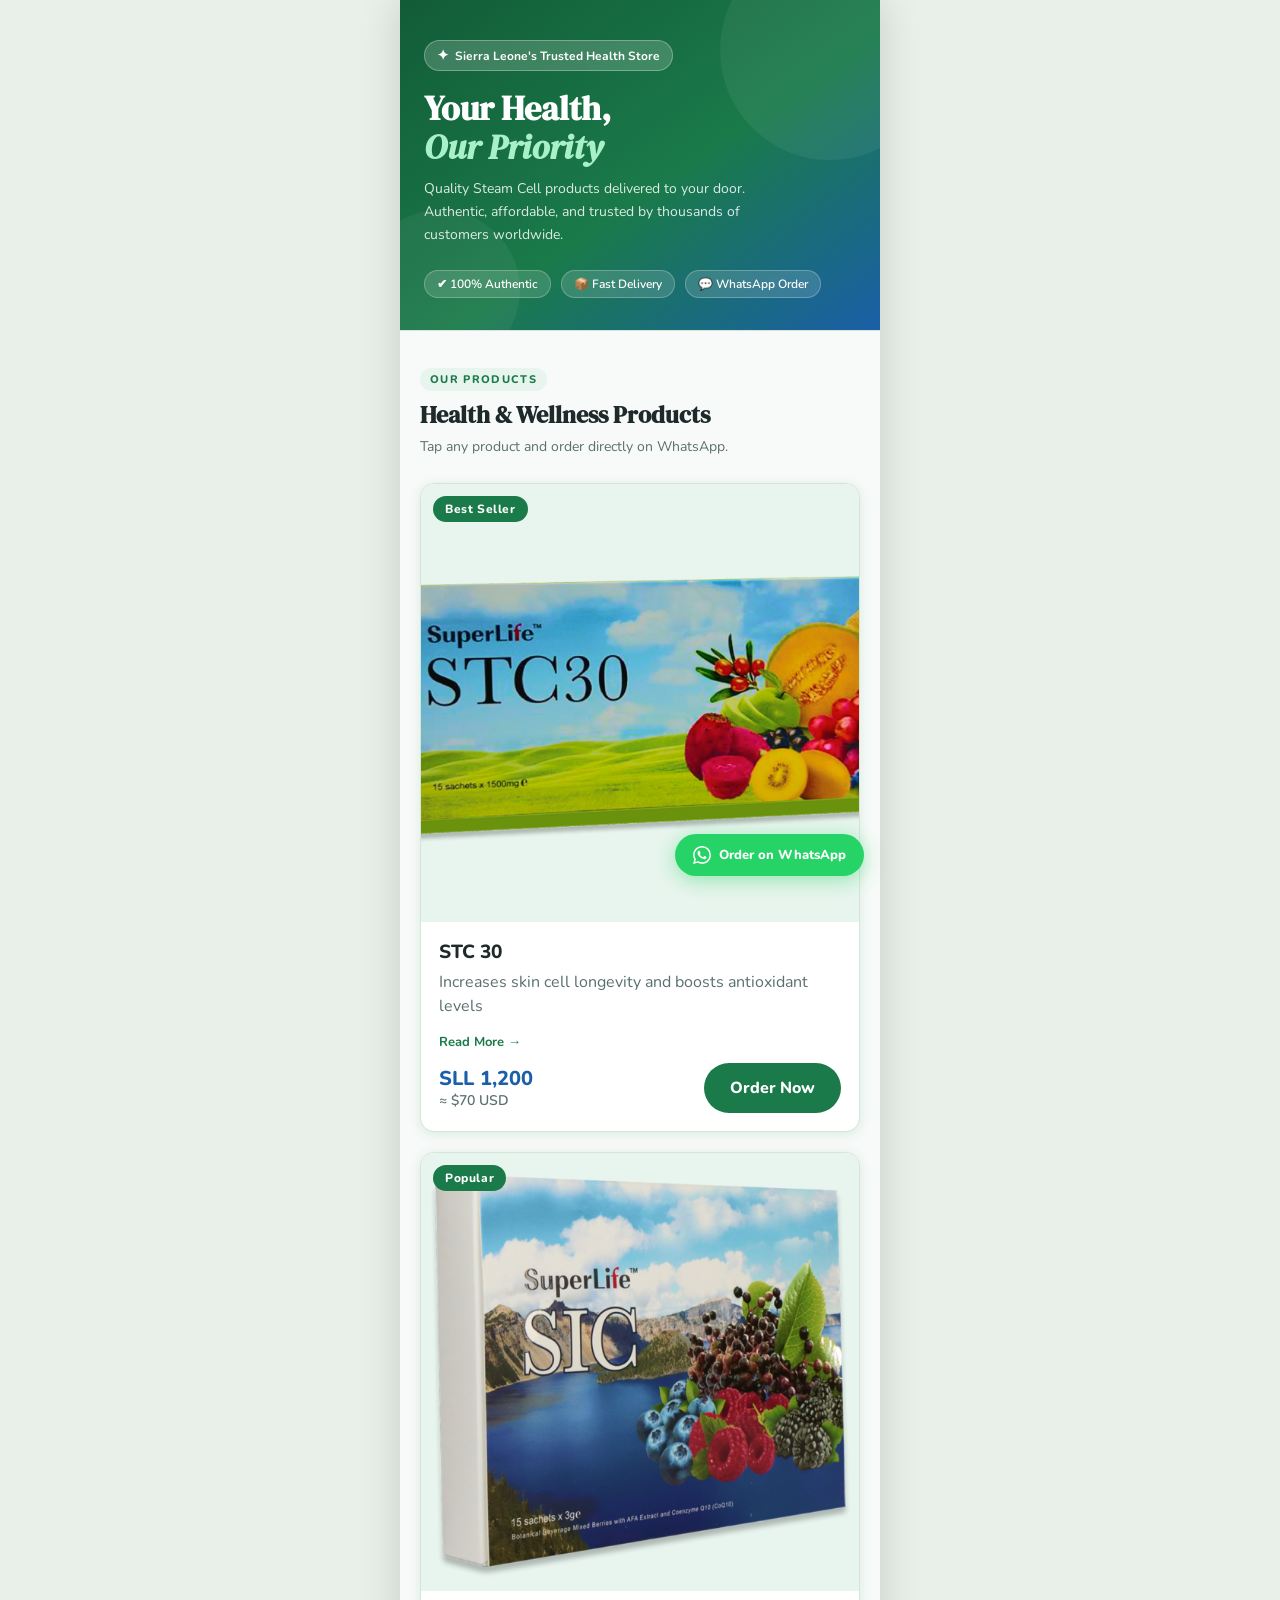
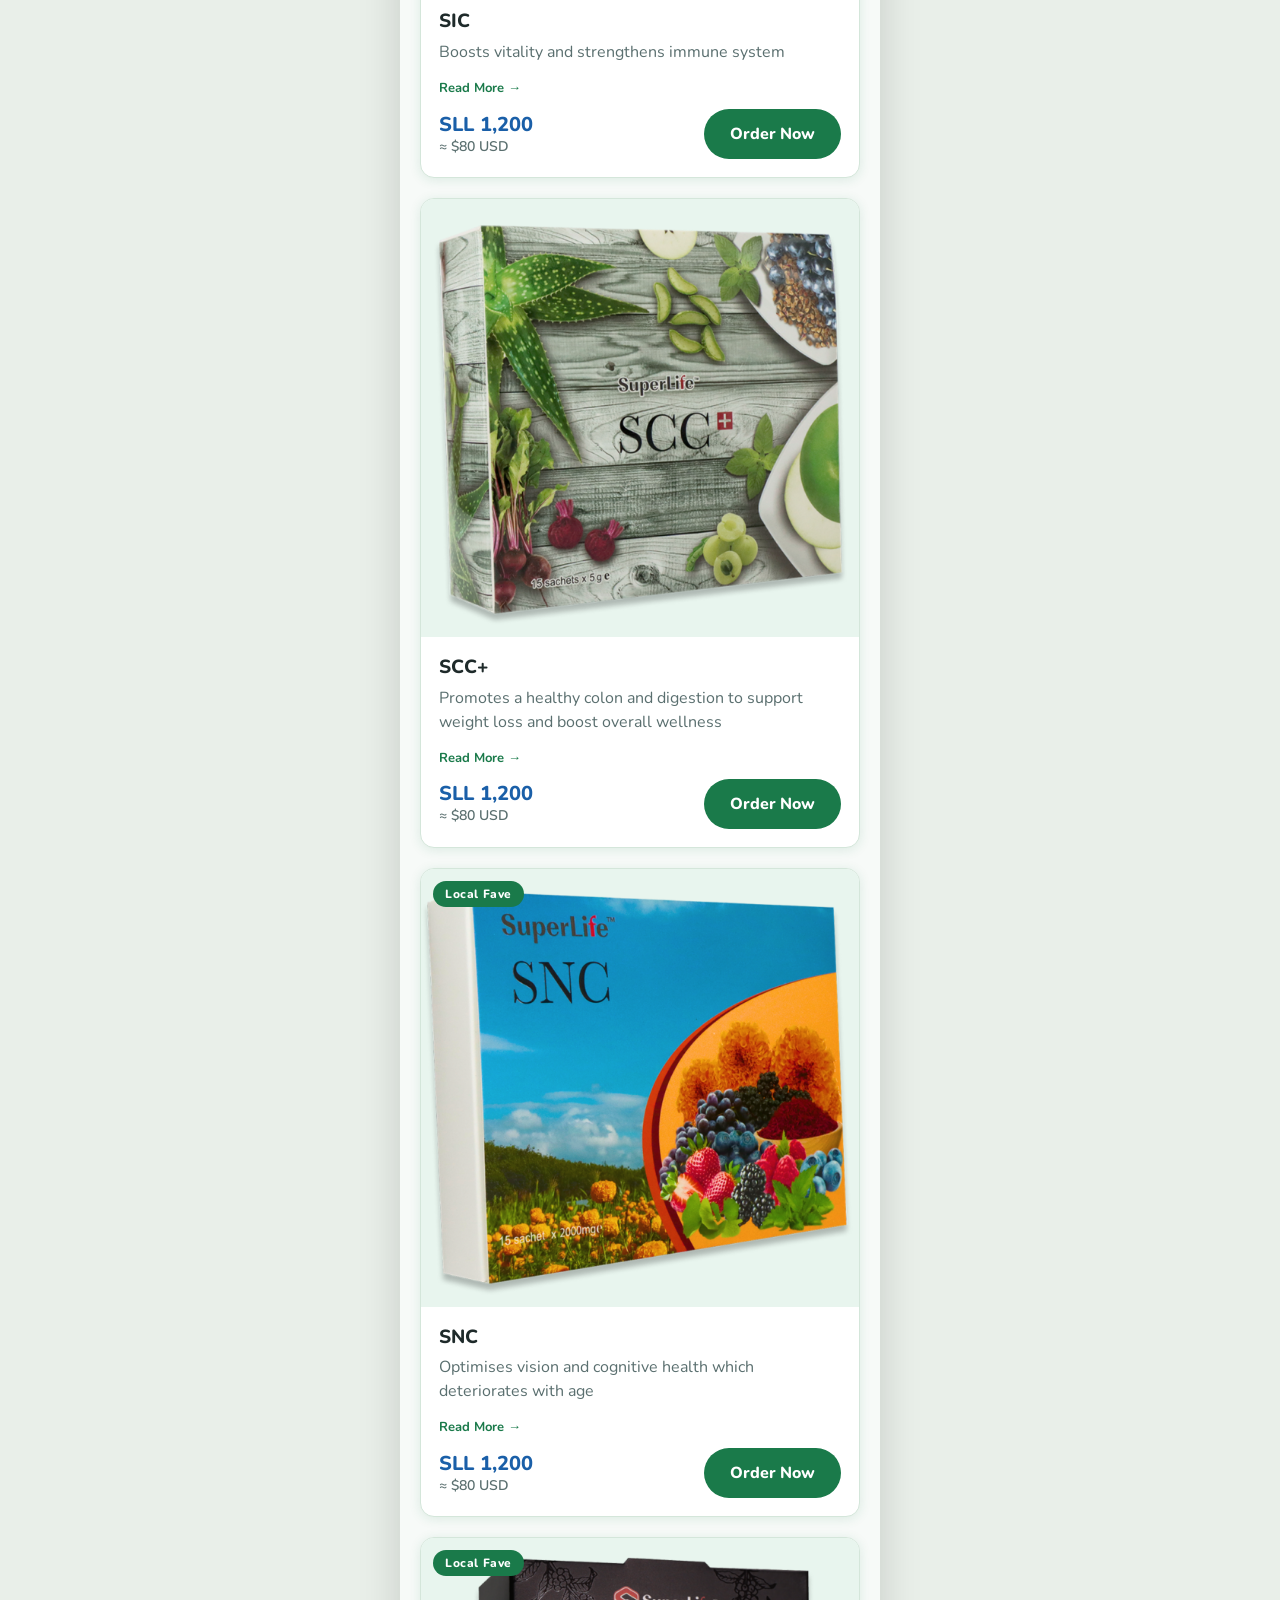
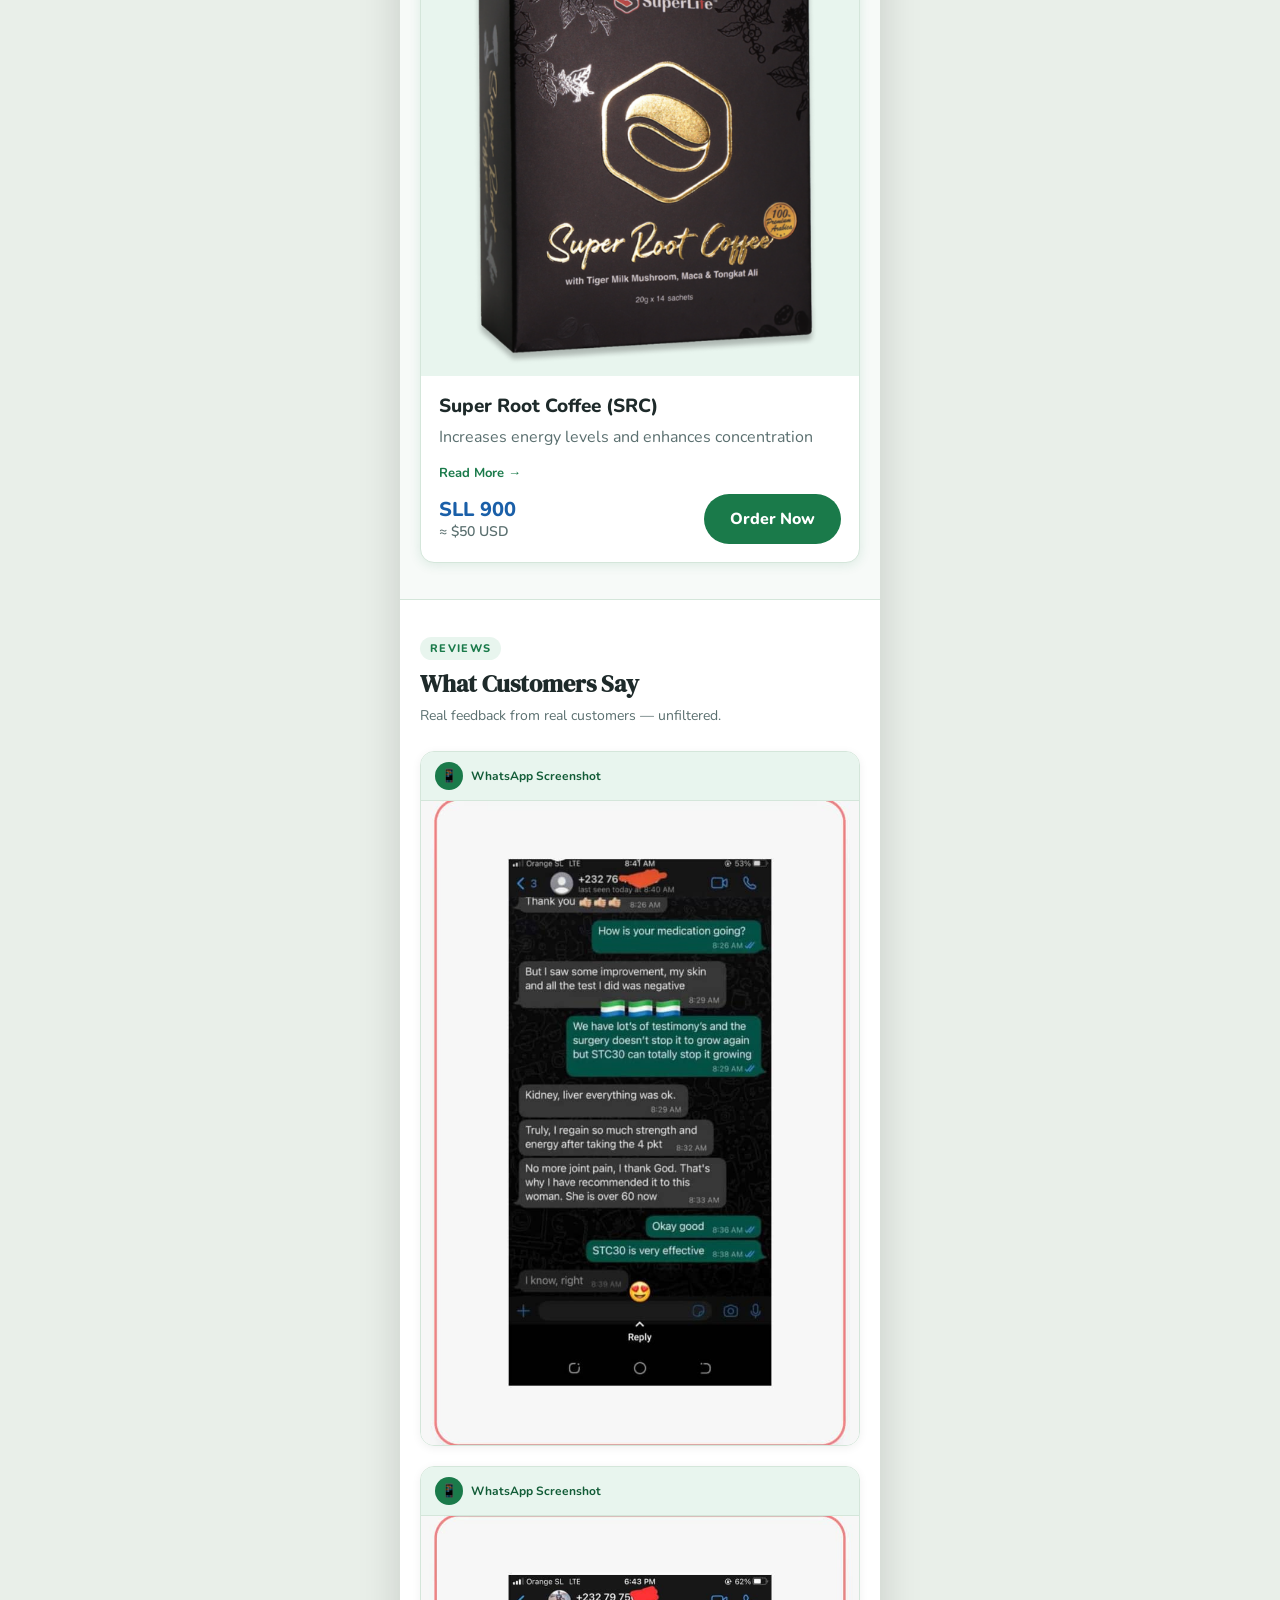
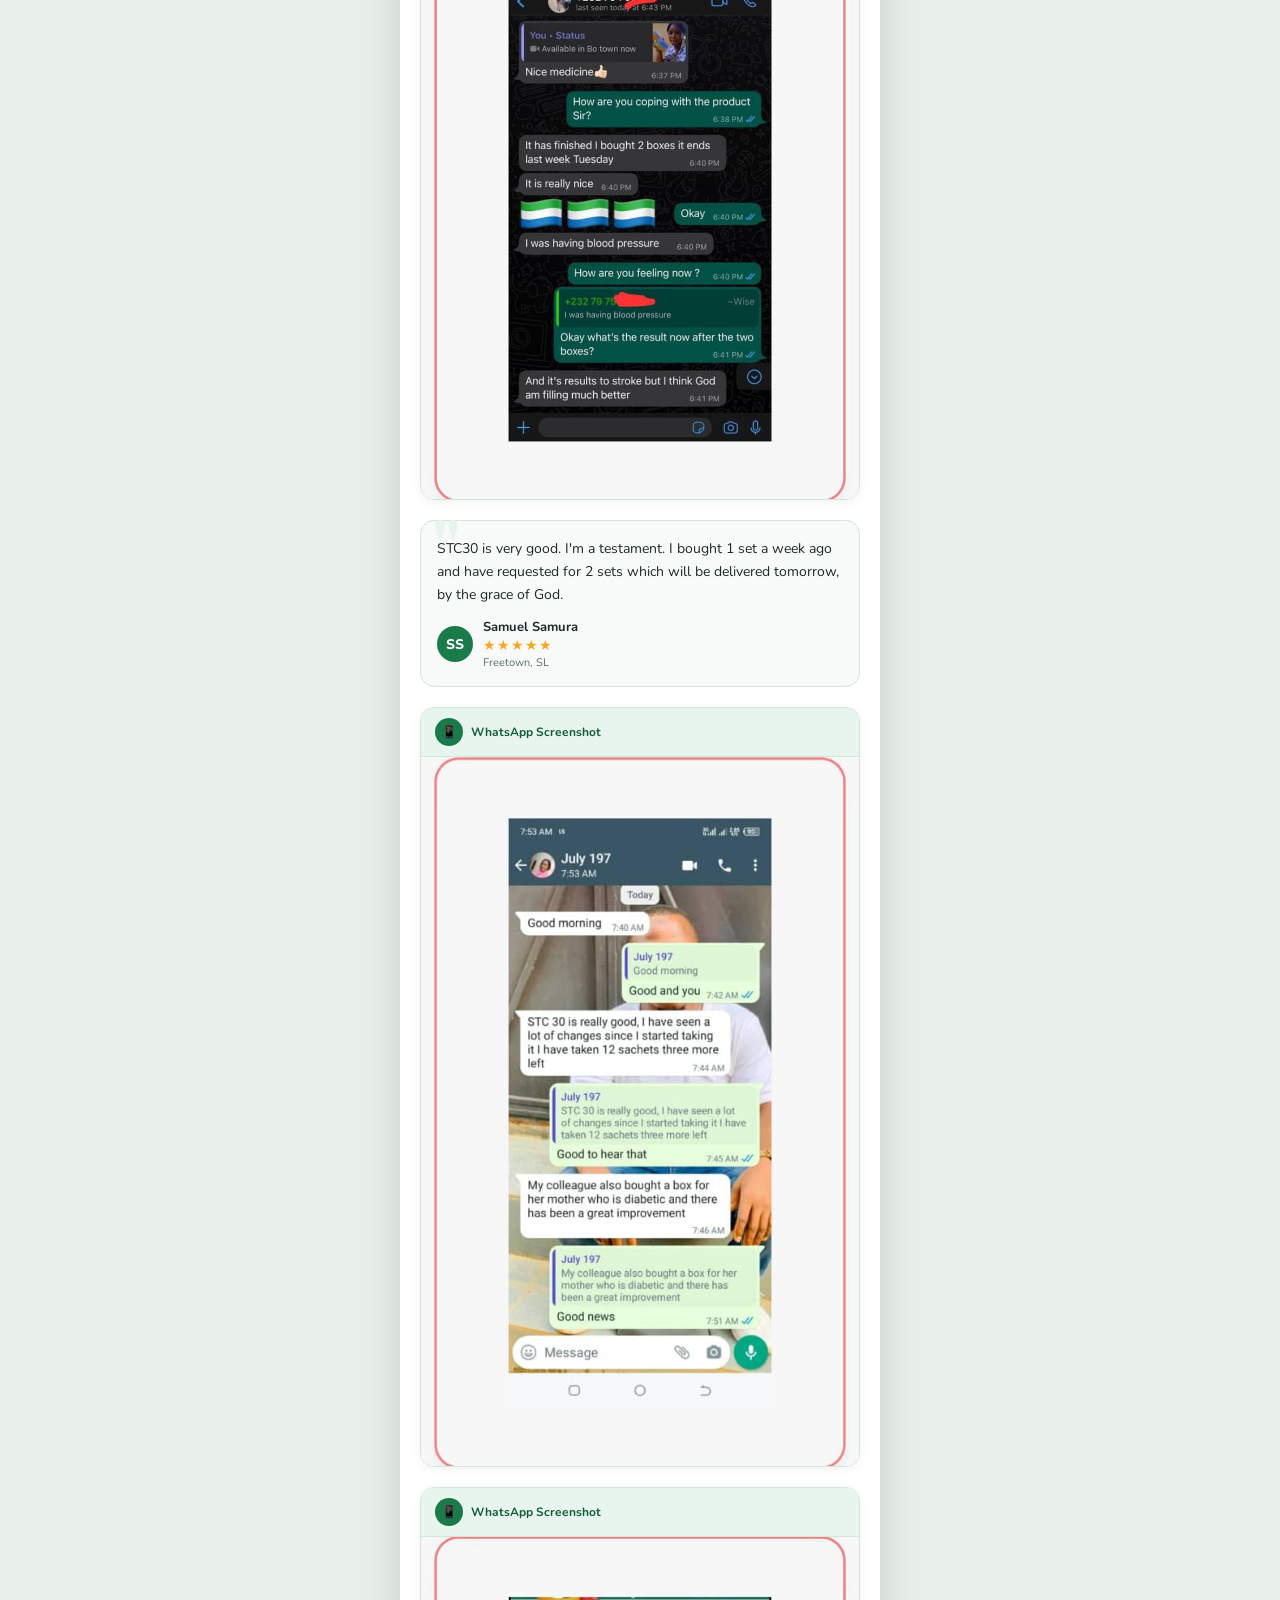
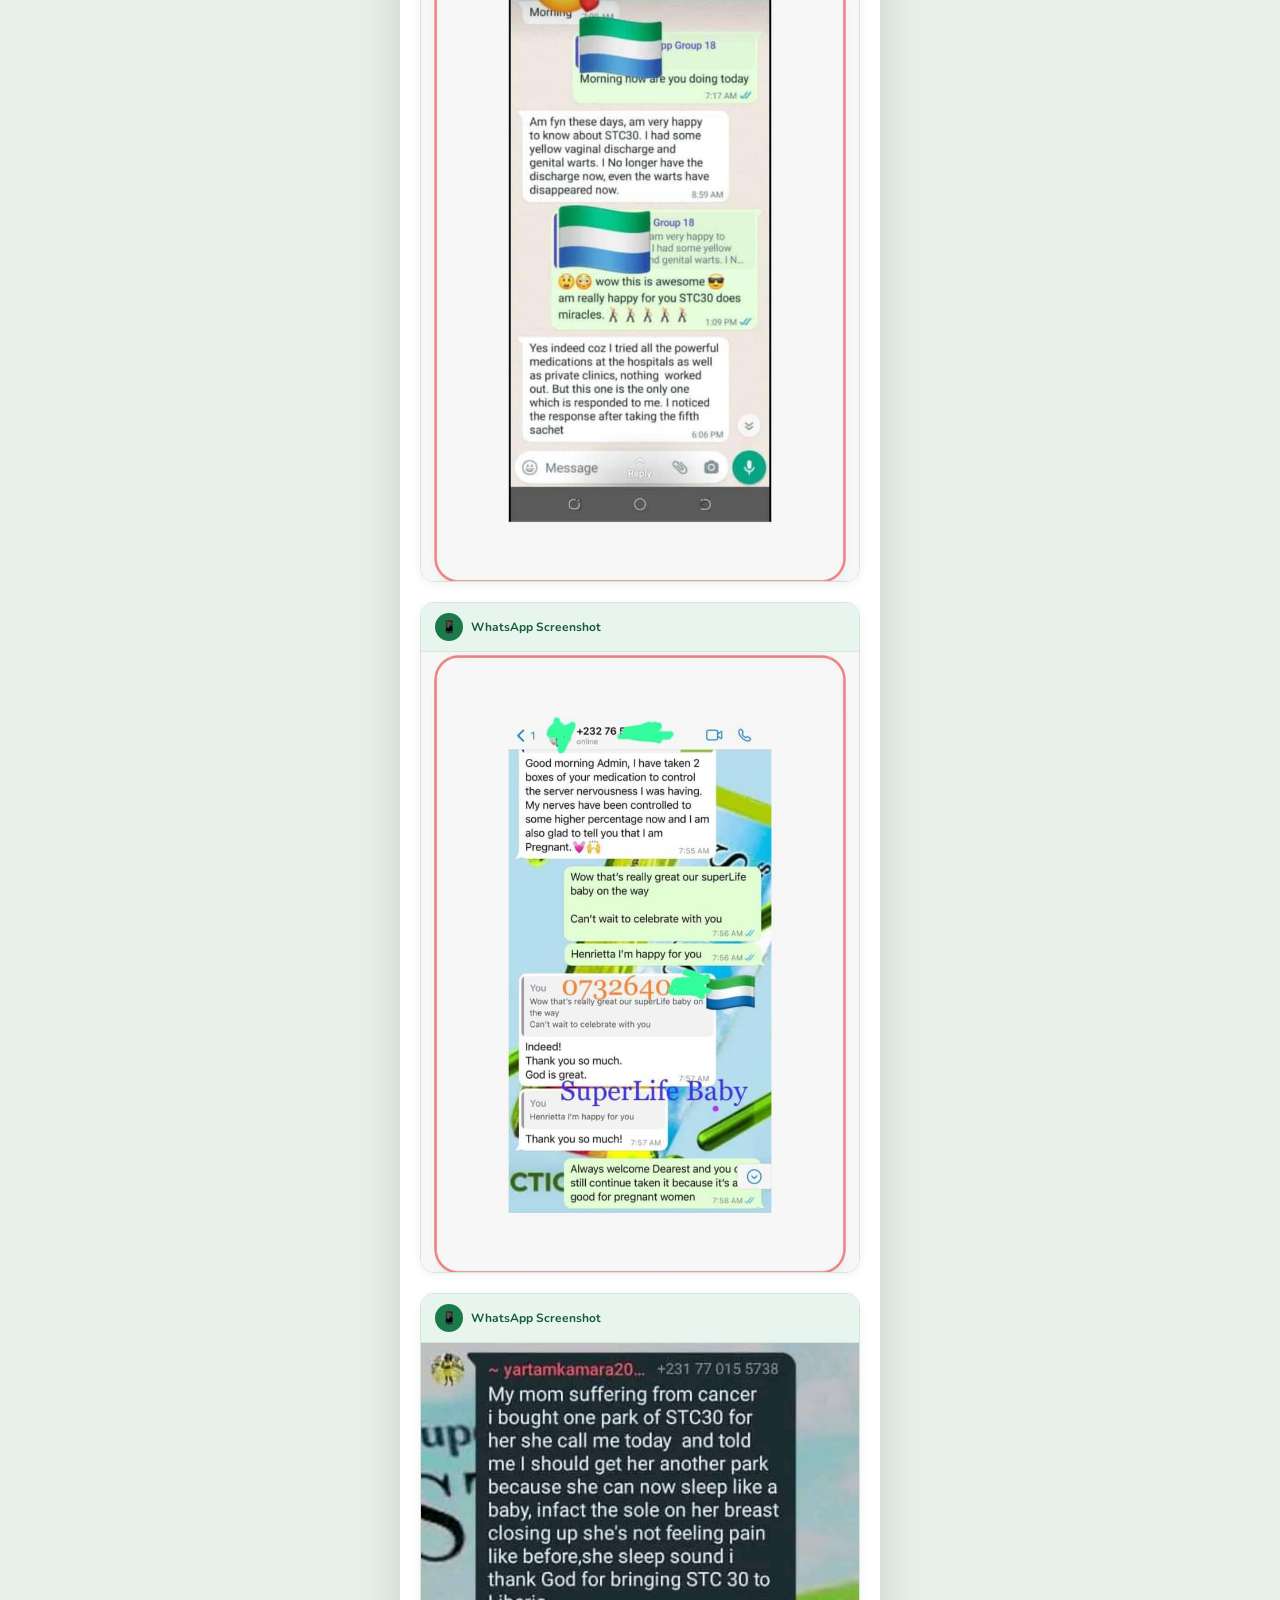
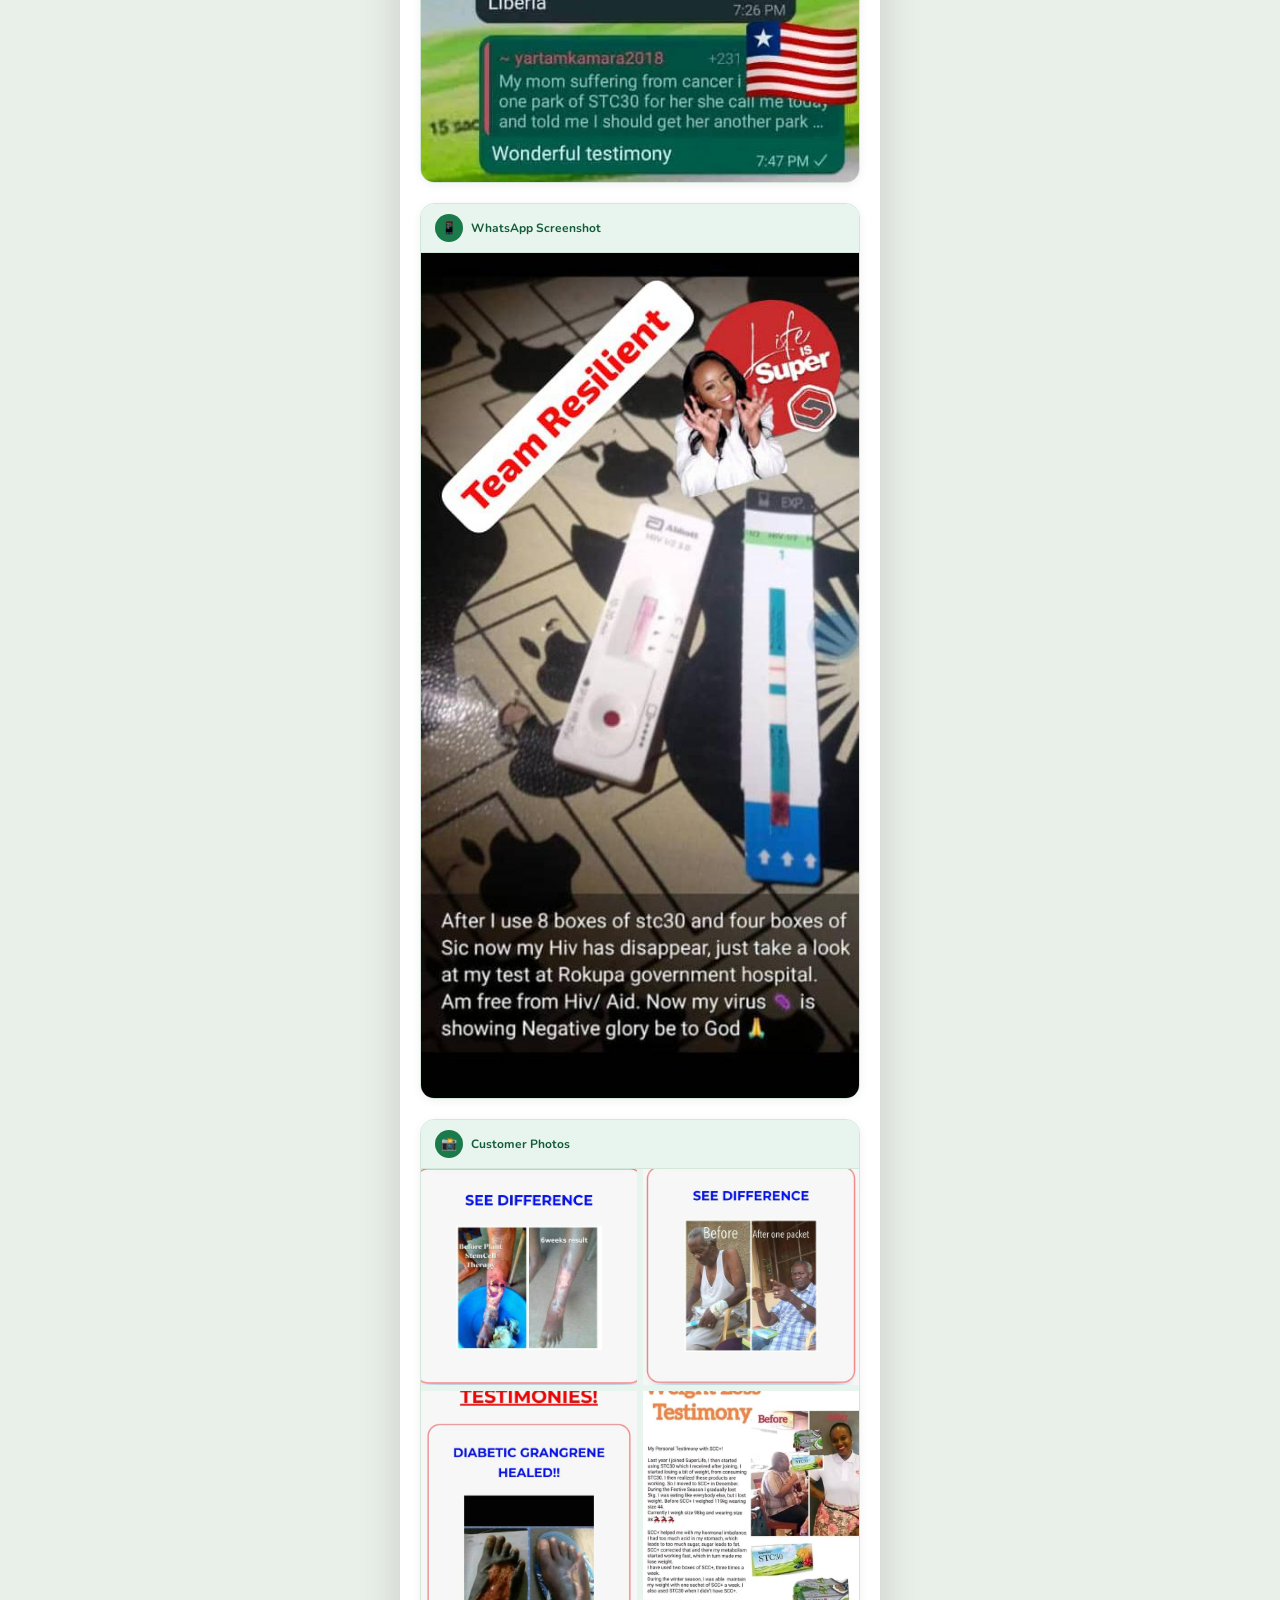
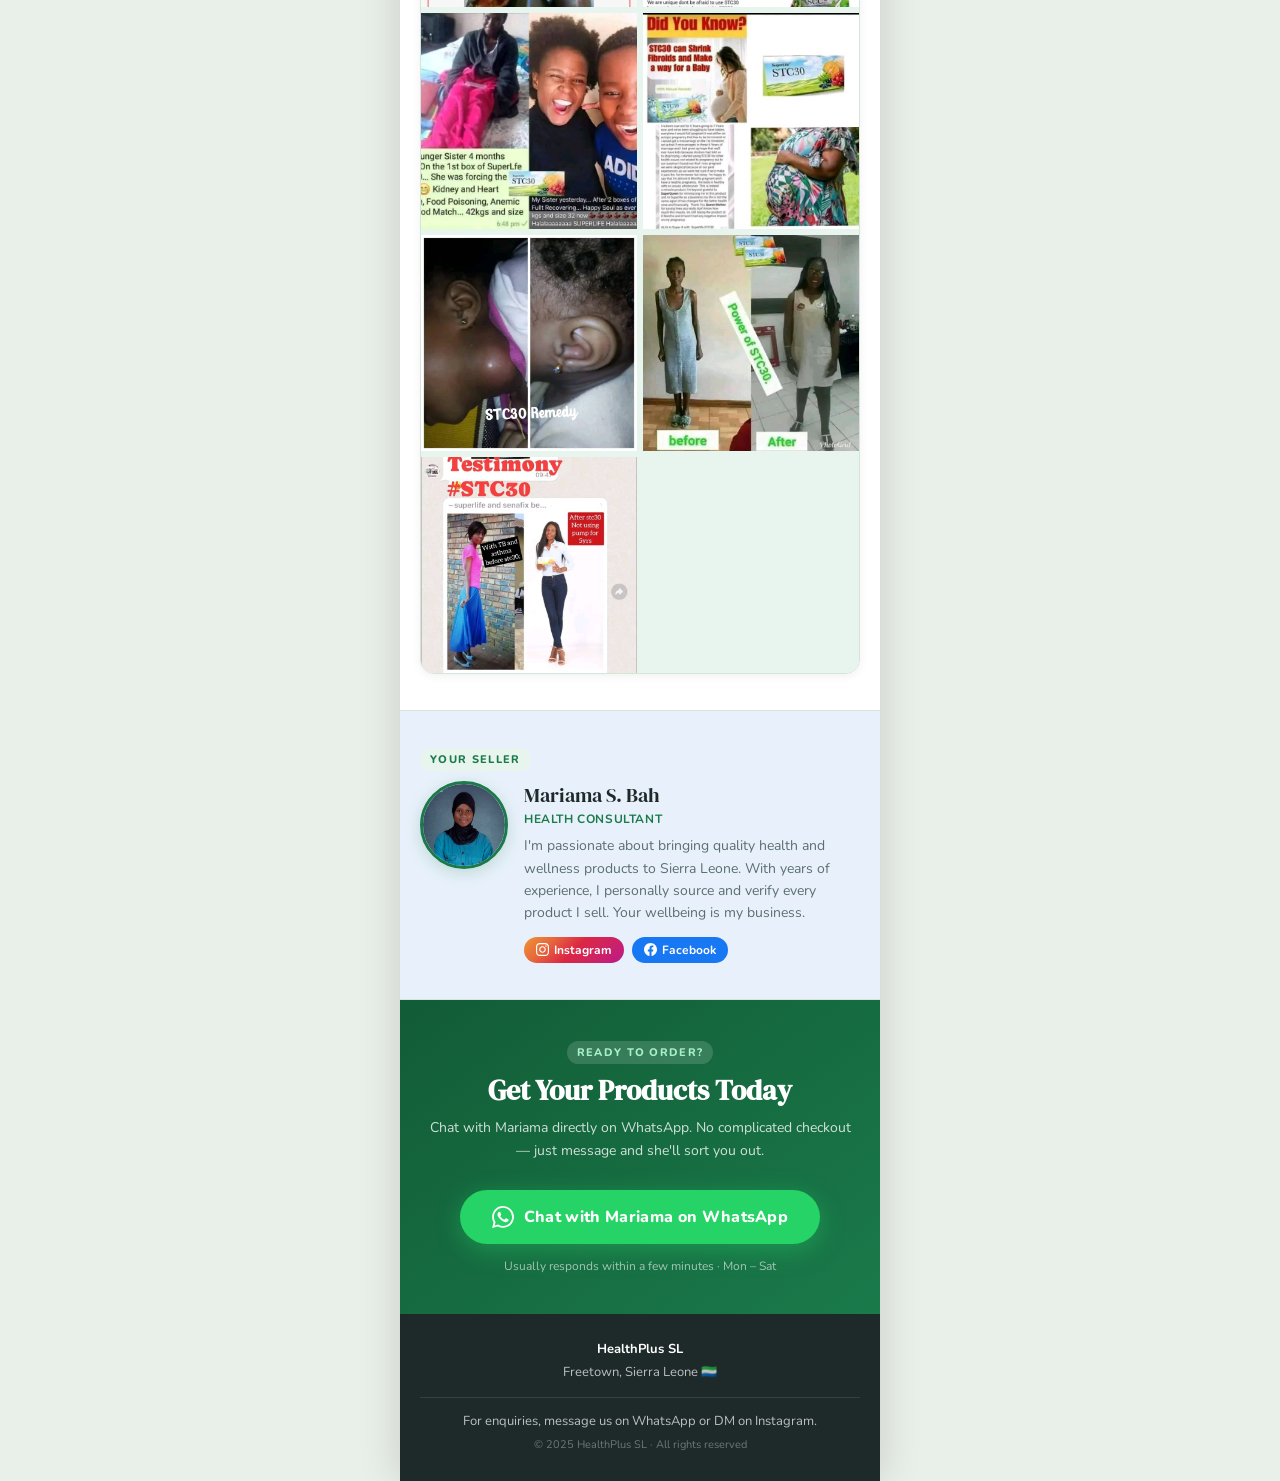
==== commit 268f6811: "Update product prices for Super Root Coffee to reflect new pricing" ====
--- a/index.html
+++ b/index.html
@@ -198,7 +198,7 @@
           <a href="/products/src.html" class="product-read-more">Read More →</a>
           <div class="product-footer">
             <div class="product-prices">
-              <span class="product-price">SLL 1,200</span>
+              <span class="product-price">SLL 900</span>
               <span class="product-price-usd">≈ $50 USD</span>
             </div>
             <a href="https://wa.me/23233000537?text=Hi%2C%20I%20want%20to%20order%20SRC%20-%20Super%20Root%20Coffee" class="product-order-btn" target="_blank">Order Now</a>
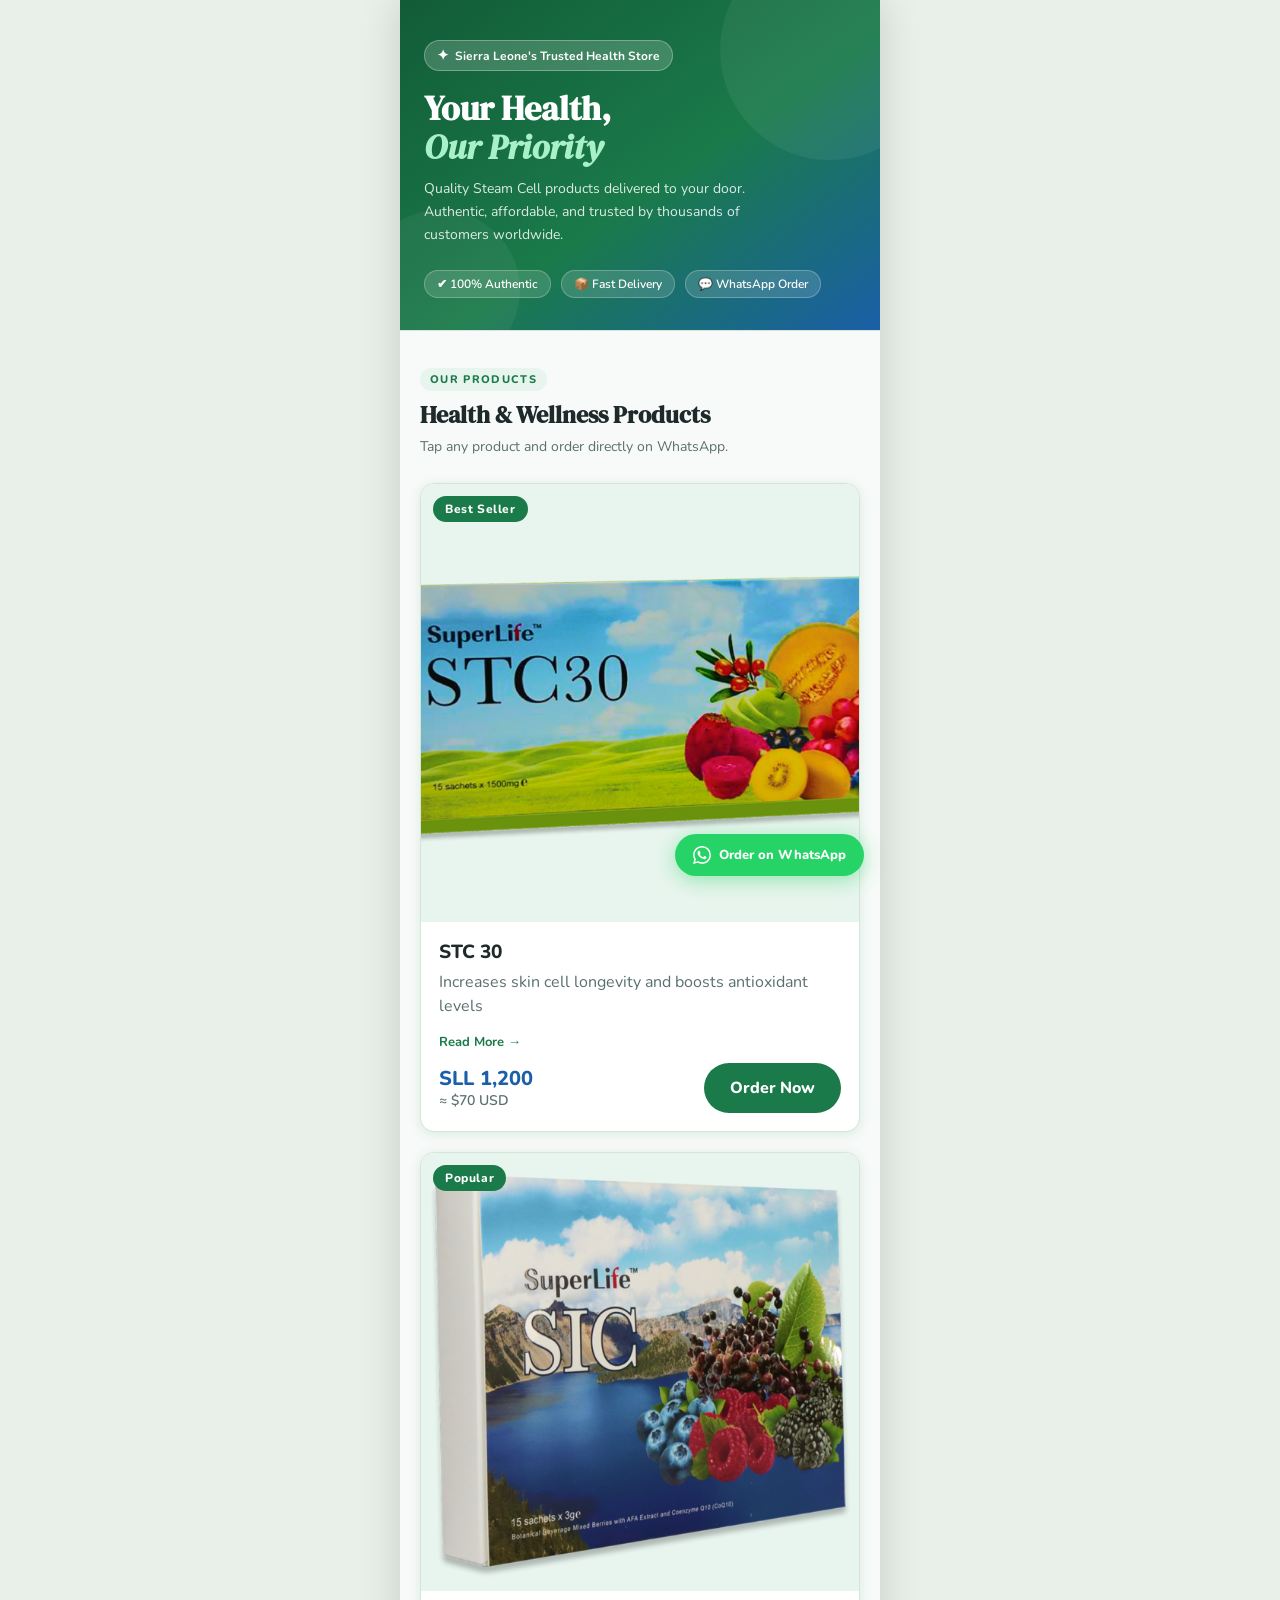
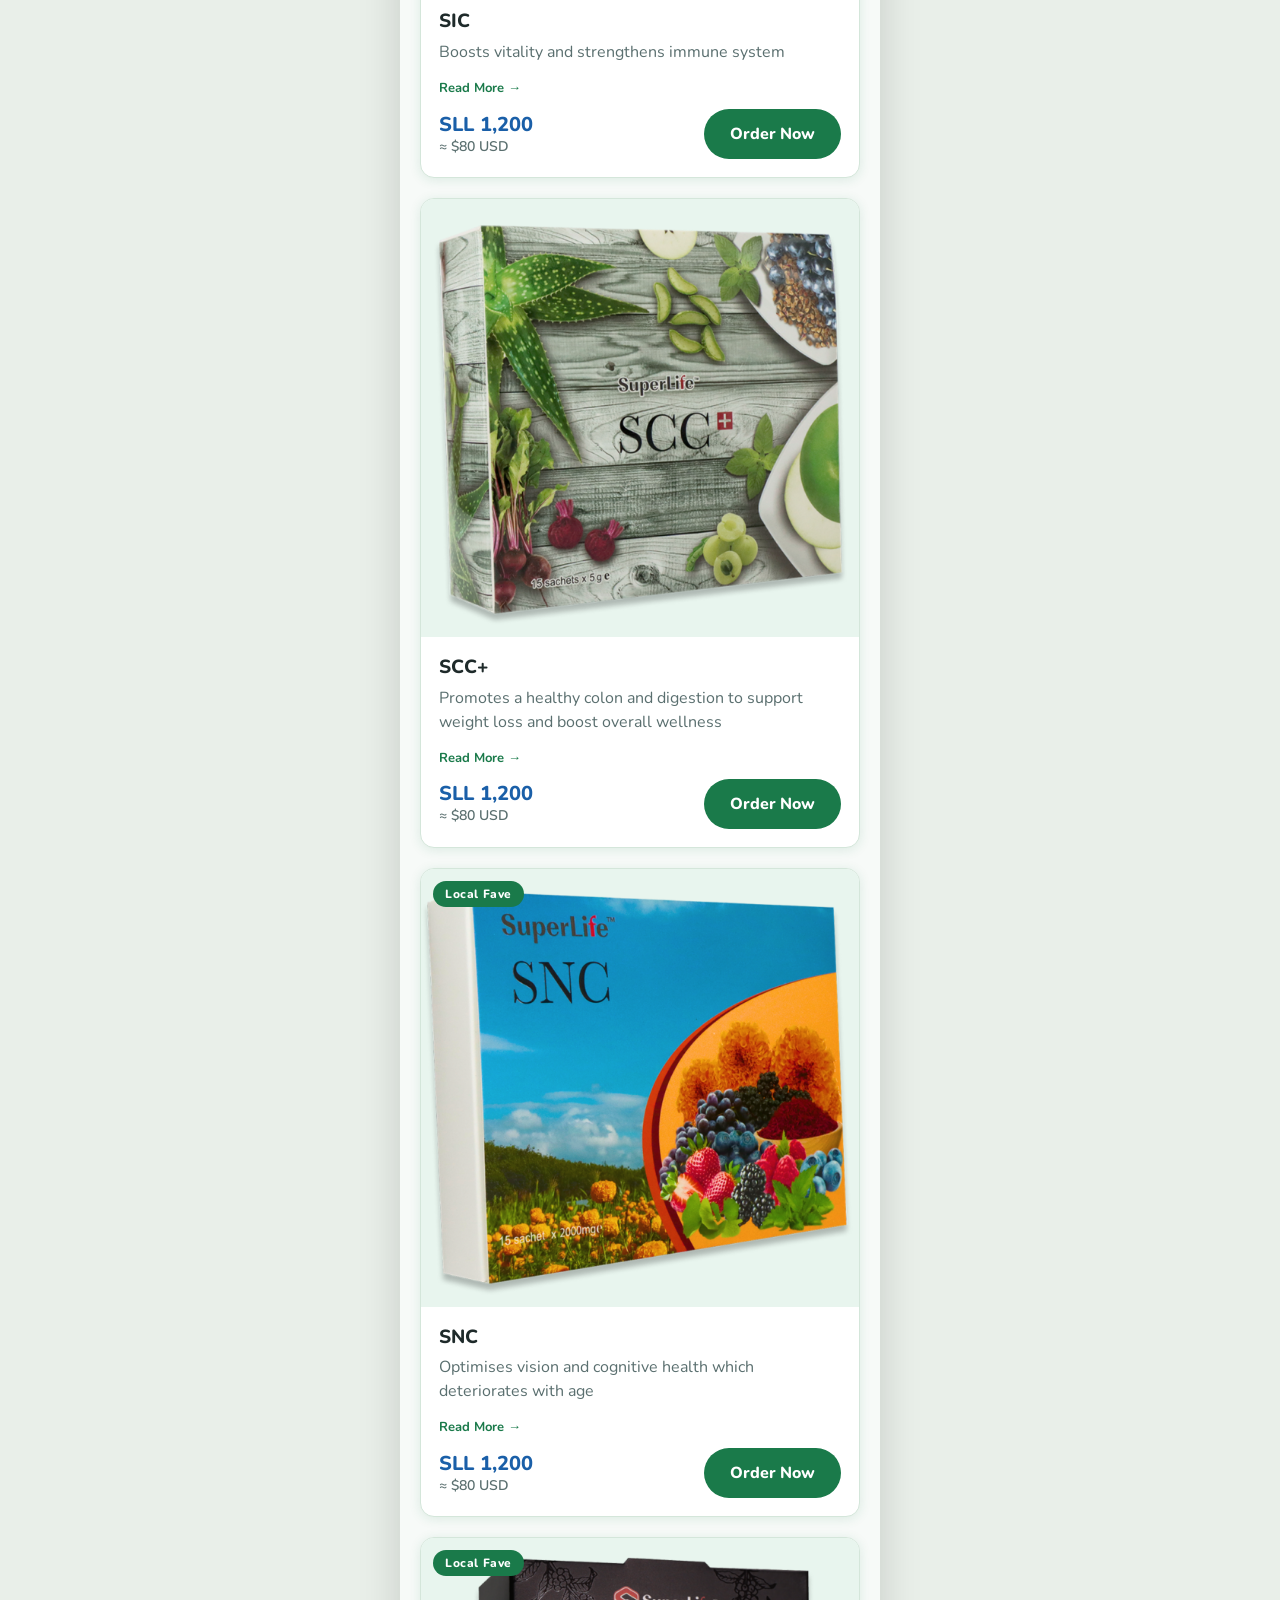
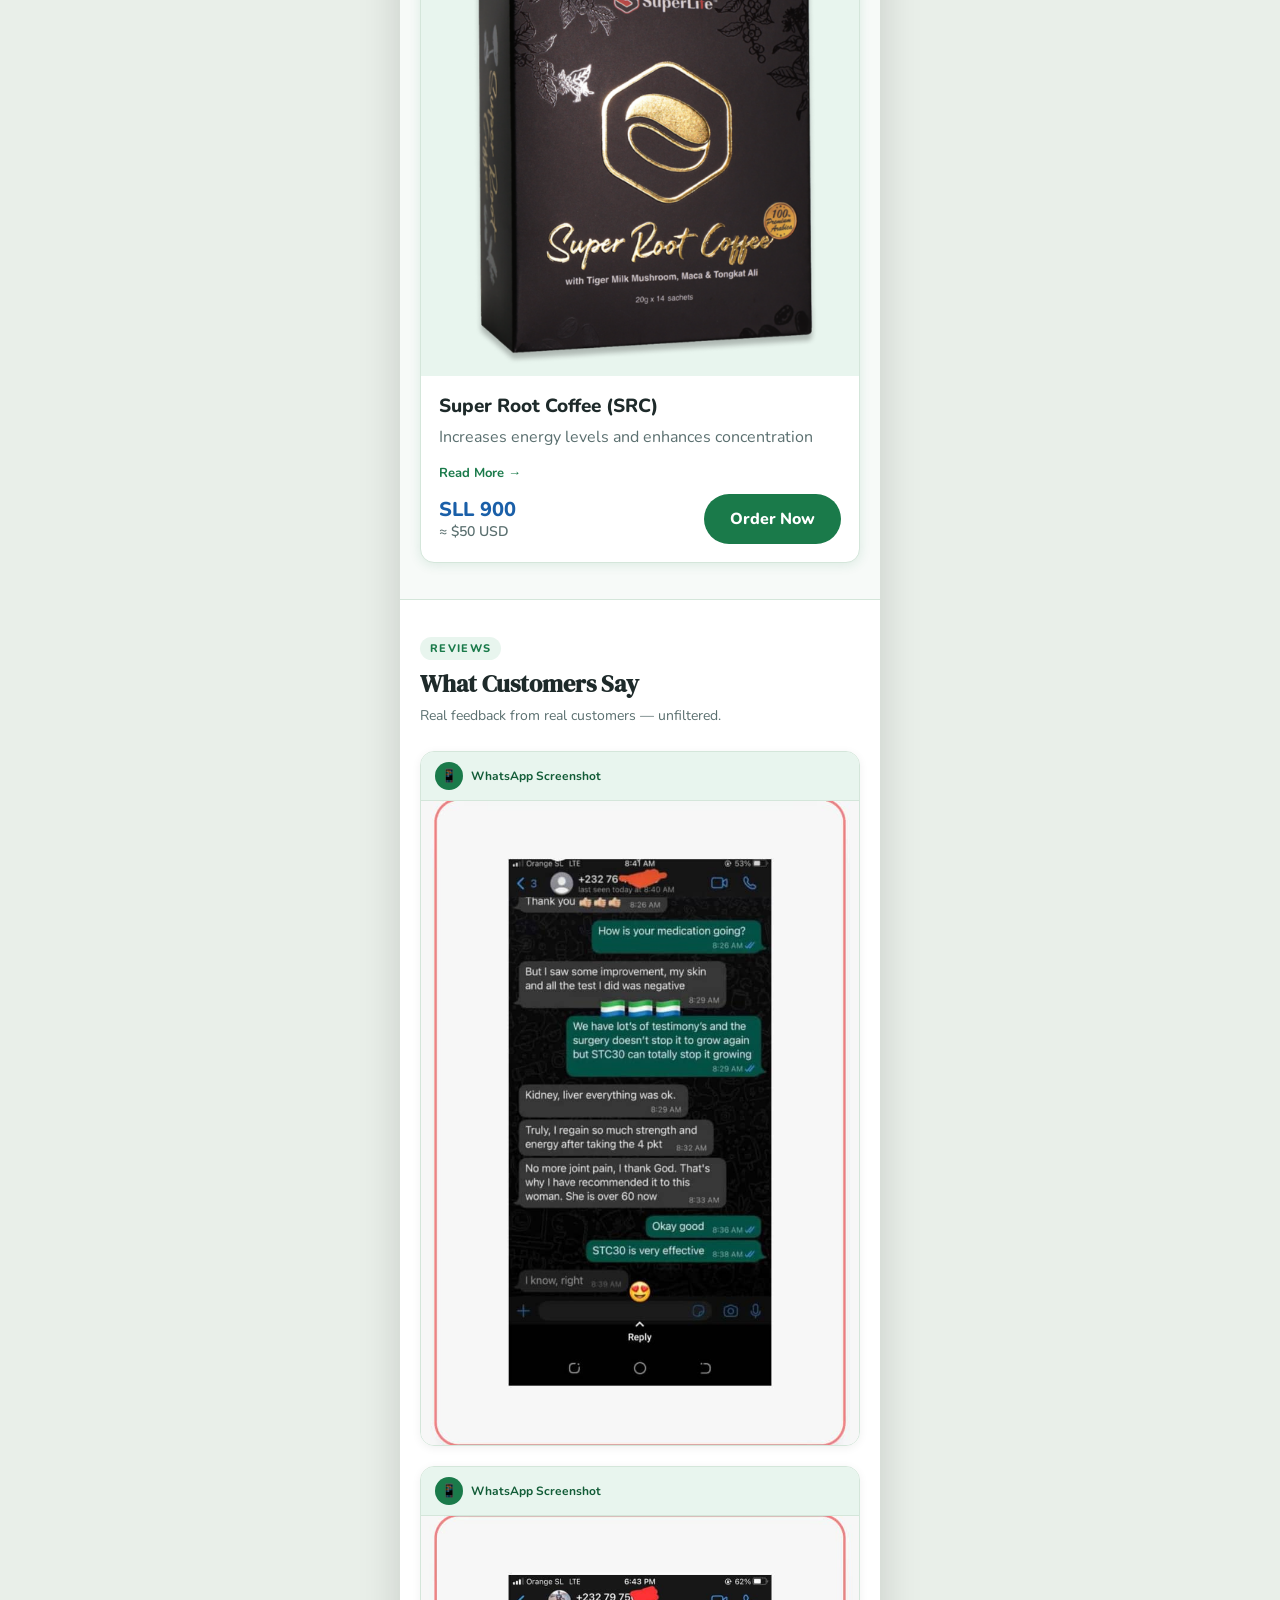
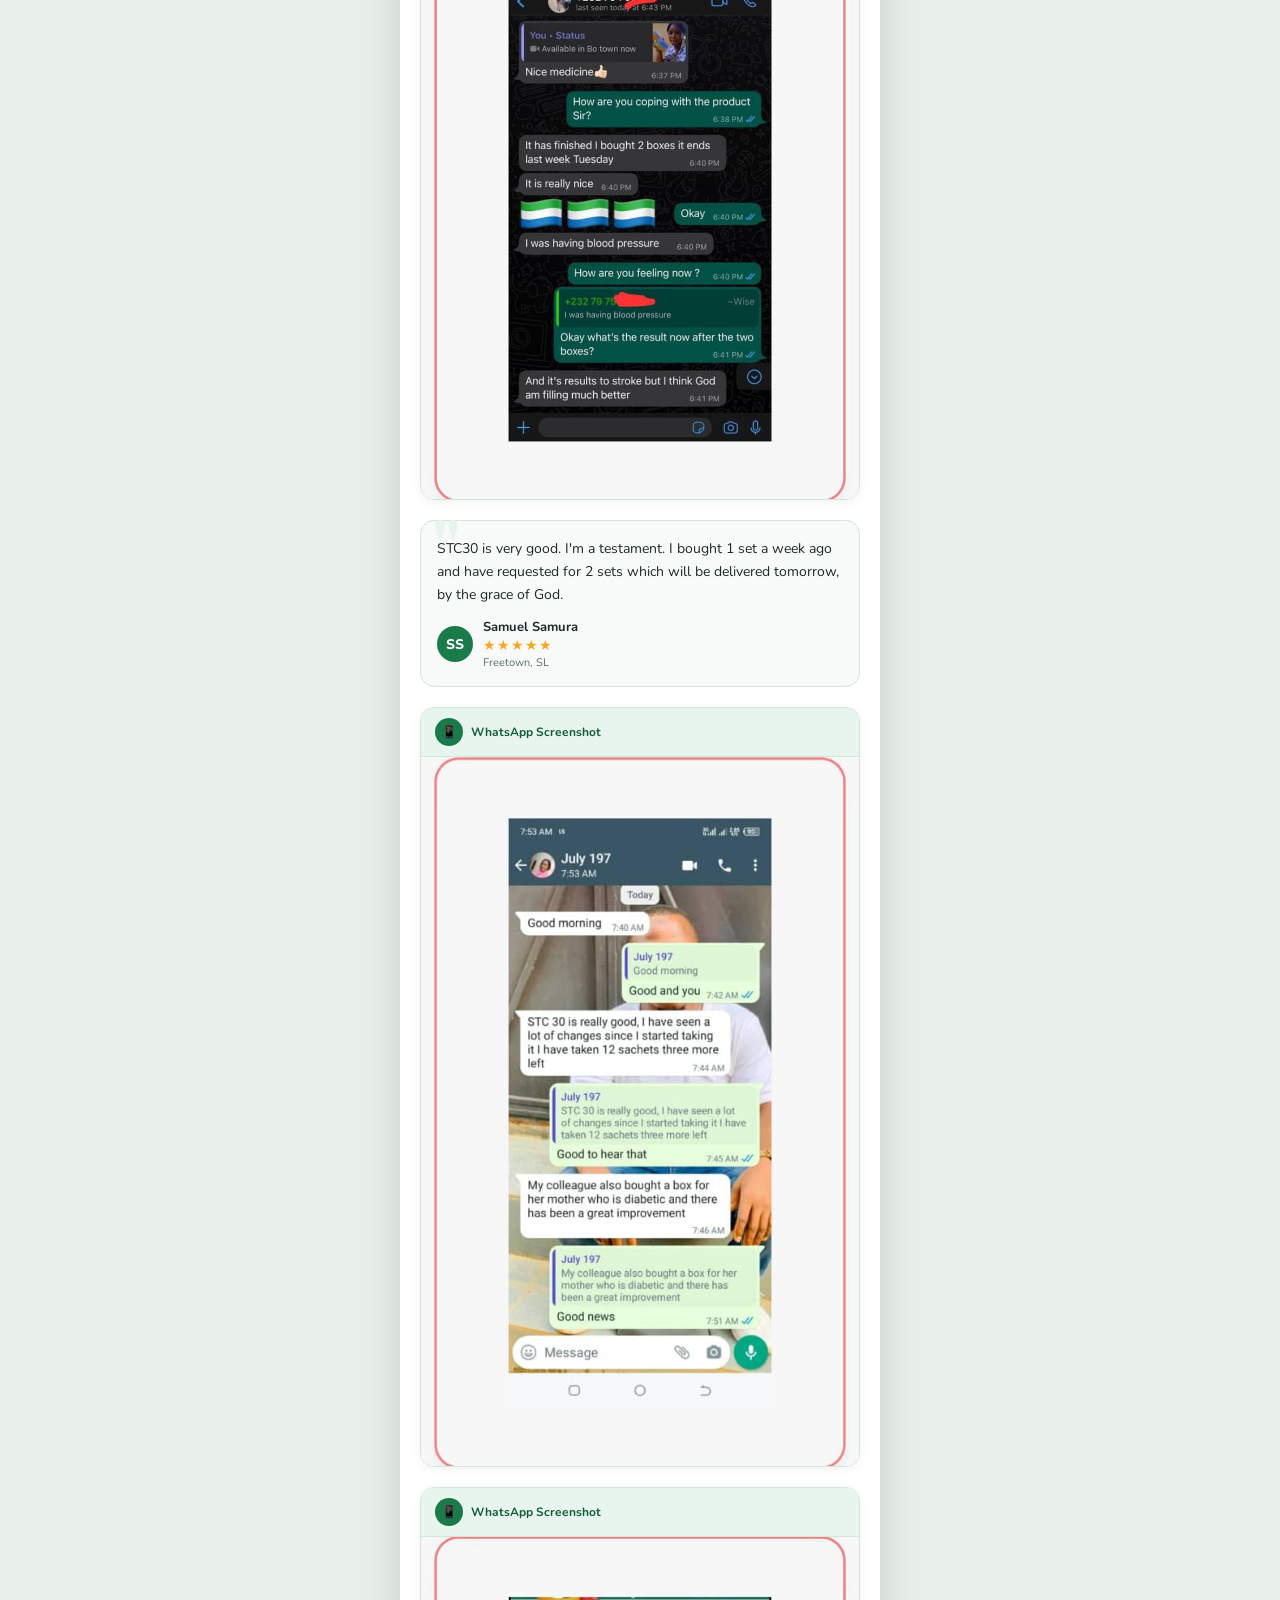
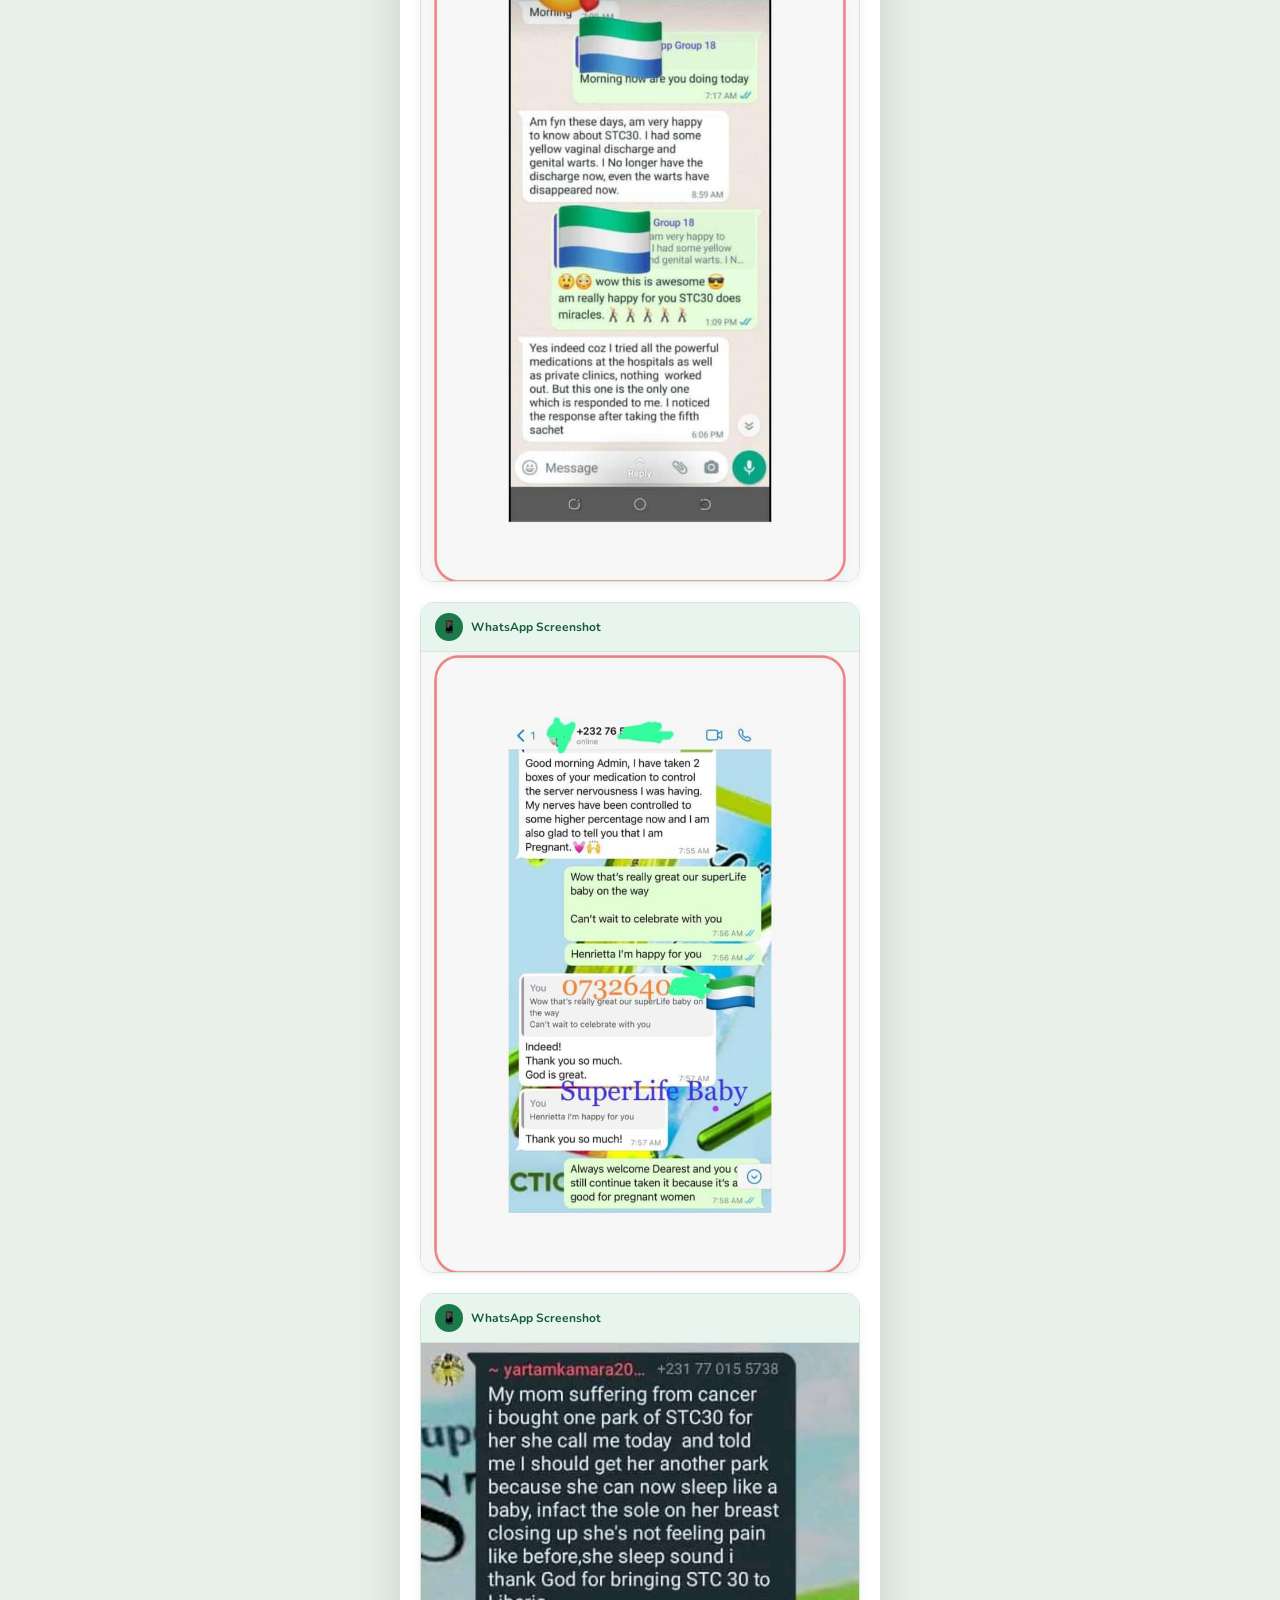
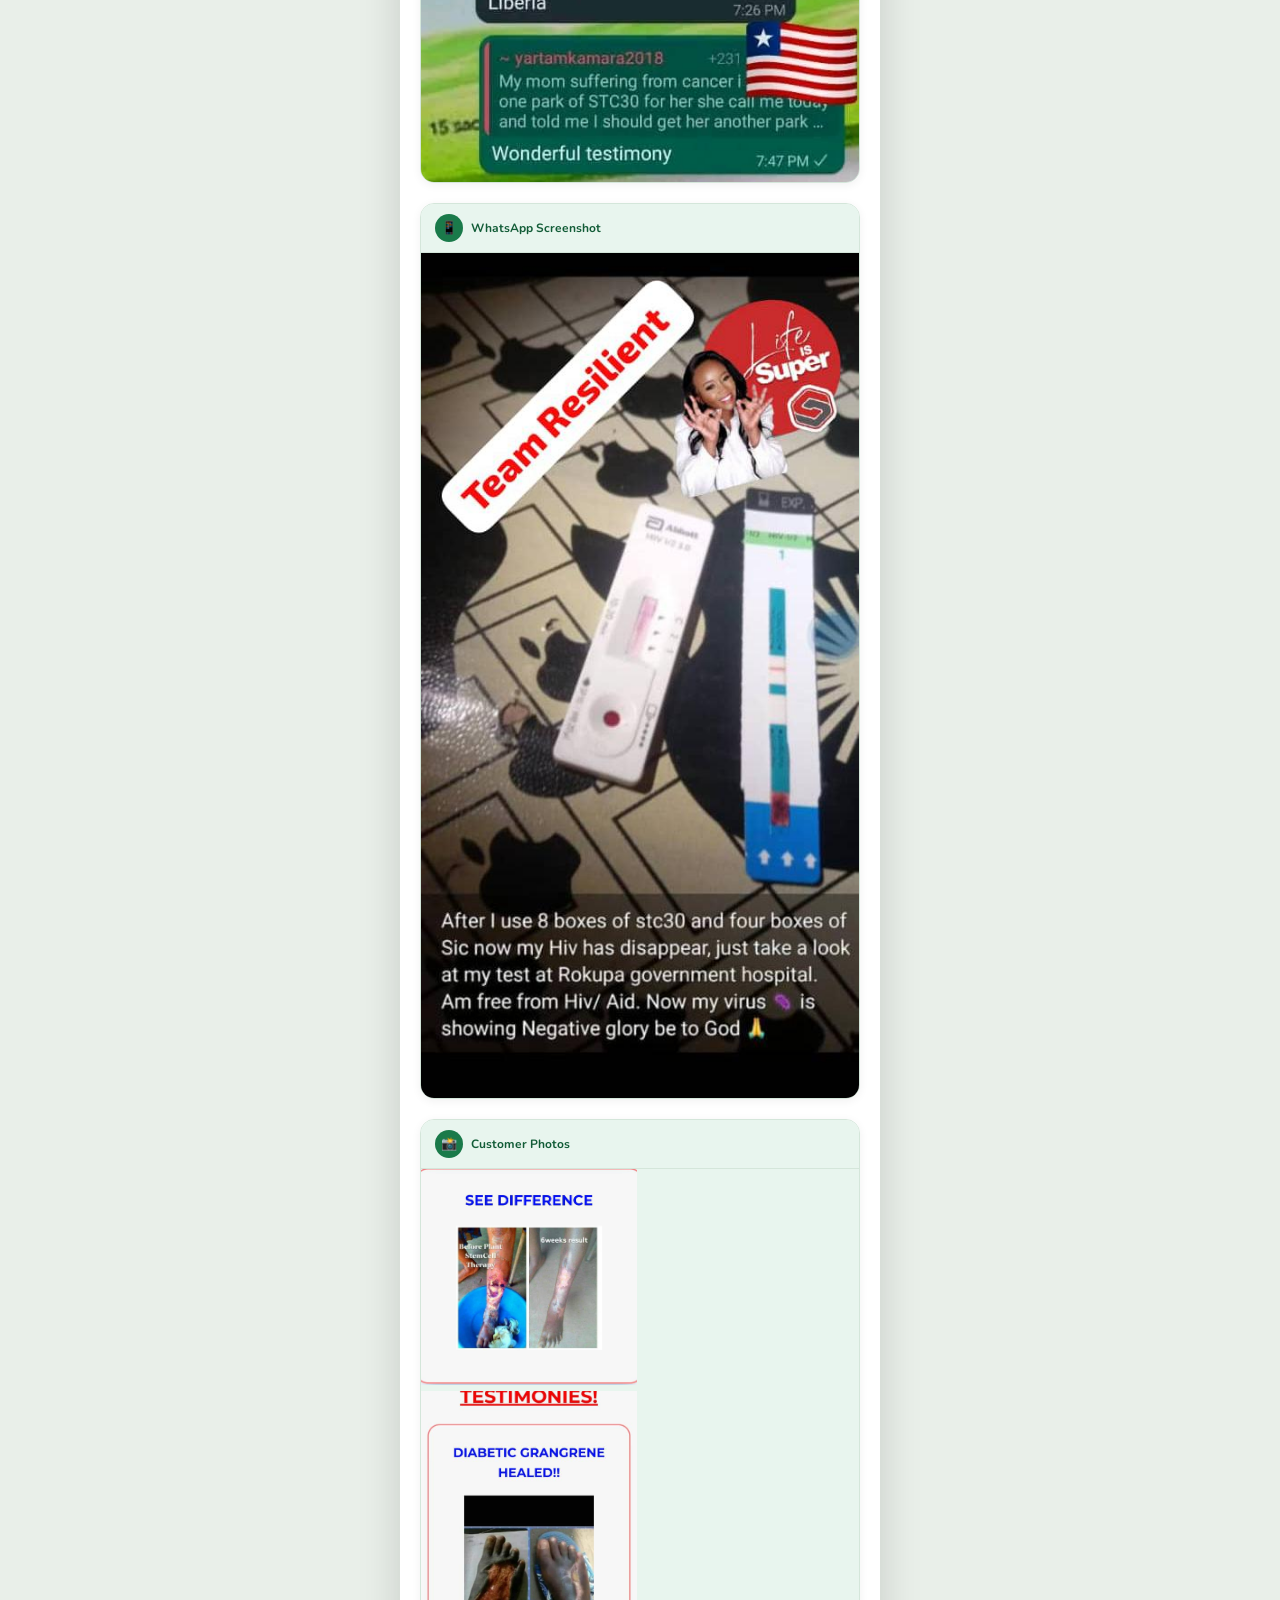
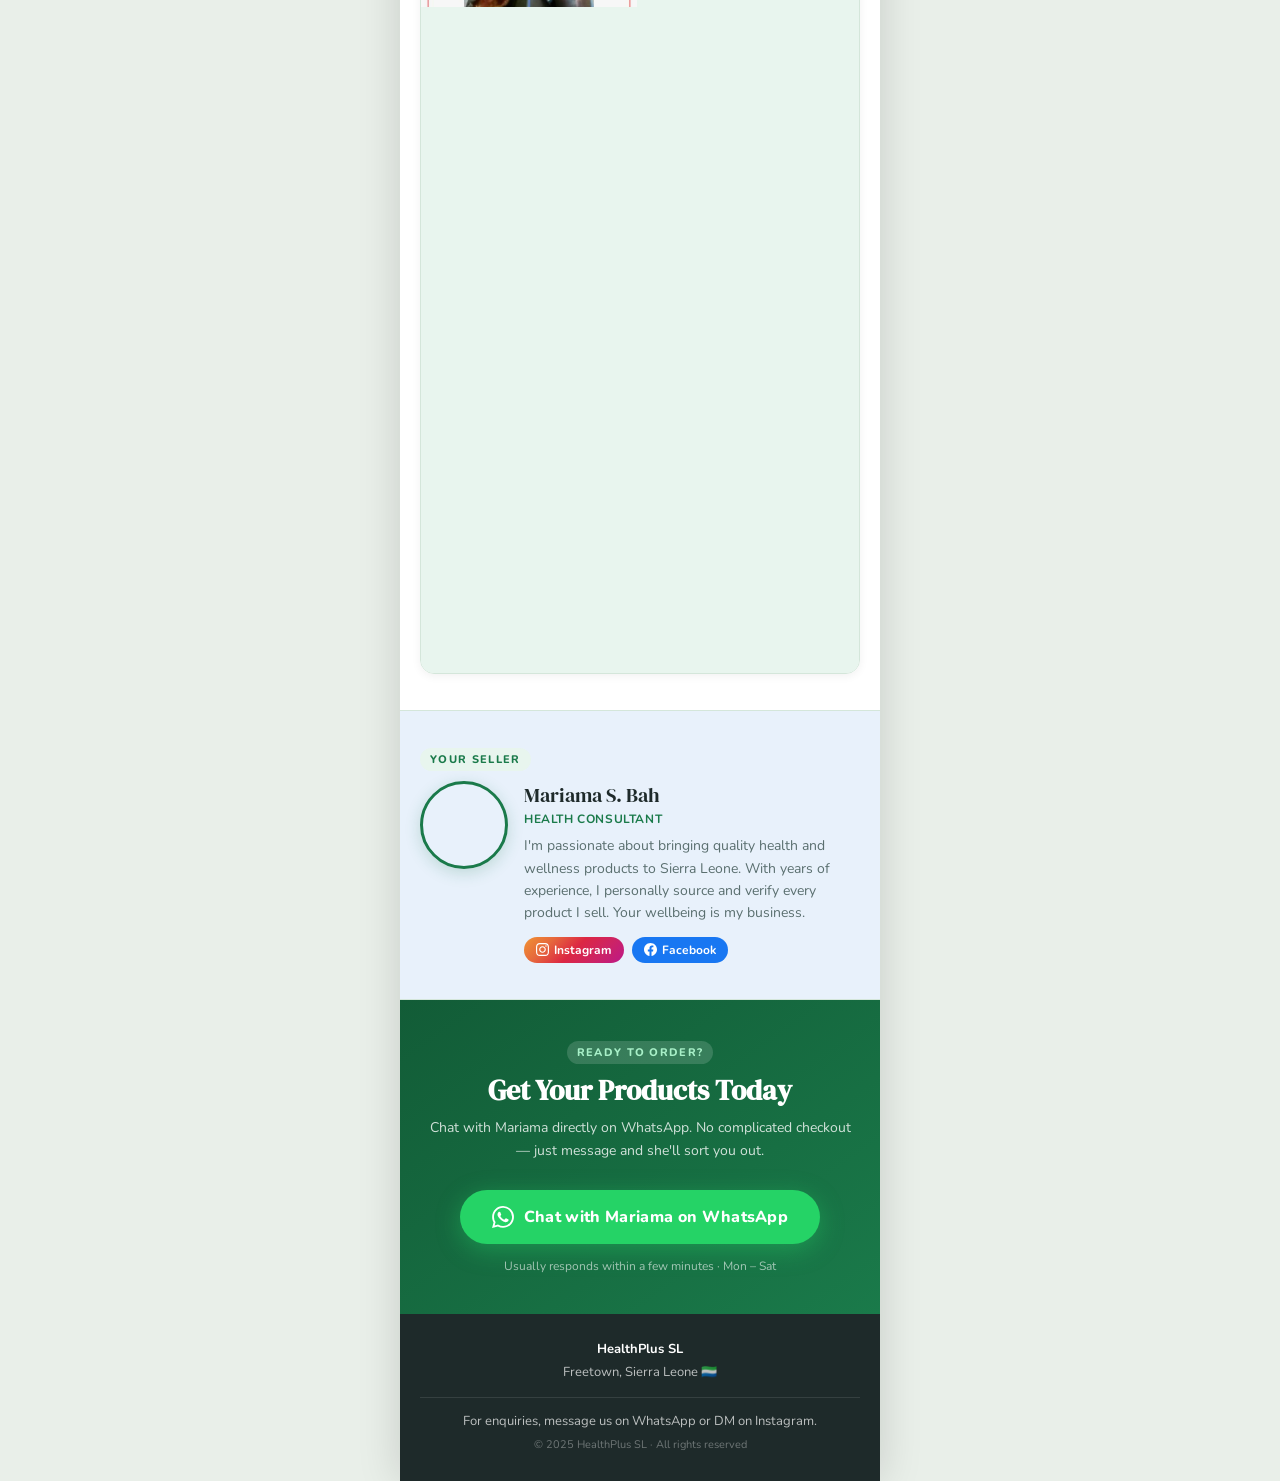
==== commit 6382fa70: "Audit fixes: security headers, performance, and SEO Security: - Add Netlify _headers with CSP, HSTS," ====
--- a/index.html
+++ b/index.html
@@ -5,6 +5,11 @@
   <meta name="viewport" content="width=device-width, initial-scale=1.0" />
   <title>HealthPlus SL — Trusted Health &amp; Wellness Products</title>
 
+  <!-- Icons & theme -->
+  <link rel="icon" href="/favicon.svg" type="image/svg+xml" />
+  <link rel="apple-touch-icon" href="/favicon.svg" />
+  <meta name="theme-color" content="#1a7a4a" />
+
   <!-- SEO -->
   <meta name="description" content="Order authentic SuperLife health and wellness products in Sierra Leone. STC30, SCC+, SIC, SNC, Super Root Coffee — delivered to your door. Message Mariama S. Bah on WhatsApp." />
   <meta name="keywords" content="SuperLife Sierra Leone, STC30, SCC+, SIC, SNC, Super Root Coffee, health products Freetown, stem cell supplement SL, wellness products Sierra Leone" />
@@ -16,7 +21,7 @@
   <meta property="og:type" content="website" />
   <meta property="og:url" content="https://mariamasajorbah.netlify.app" />
   <meta property="og:title" content="HealthPlus SL — Trusted Health &amp; Wellness Products" />
-  <meta property="og:description" content="Authentic SuperLife products delivered across Sierra Leone. Order STC30, SCC+, SIC, SNC &amp; Super Root Coffee directly on WhatsApp." />
+  <meta property="og:description" content="Authentic SuperLife products delivered across Sierra Leone and other countries. Order STC30, SCC+, SIC, SNC &amp; Super Root Coffee directly on WhatsApp." />
   <meta property="og:image" content="https://mariamasajorbah.netlify.app/public/images/business/business-flyer.jpeg" />
   <meta property="og:image:alt" content="HealthPlus SL business flyer — SuperLife health products in Sierra Leone" />
   <meta property="og:image:width" content="1080" />
@@ -38,6 +43,11 @@
     "@type": "Store",
     "name": "HealthPlus SL",
     "description": "Authentic SuperLife health and wellness products in Sierra Leone.",
+    "url": "https://mariamasajorbah.netlify.app",
+    "image": "https://mariamasajorbah.netlify.app/public/images/business/business-flyer.jpeg",
+    "telephone": "+23233000537",
+    "areaServed": "SL",
+    "priceRange": "SLL",
     "address": {
       "@type": "PostalAddress",
       "addressLocality": "Freetown",
@@ -46,8 +56,13 @@
     "contactPoint": {
       "@type": "ContactPoint",
       "contactType": "customer service",
+      "telephone": "+23233000537",
       "availableLanguage": "English"
     },
+    "sameAs": [
+      "https://www.instagram.com/iams.bah",
+      "https://www.facebook.com/people/Stem-Cell-Therapy/61552065177395/"
+    ],
     "employee": {
       "@type": "Person",
       "name": "Mariama S. Bah",
@@ -101,7 +116,7 @@
       <div class="product-card">
         <div class="product-img-wrap">
           <a href="/products/stc30.html">
-            <img src="/public/images/products/STC30.png" alt="SuperLife STC30" onerror="this.src='https://placehold.co/400x400/e8f5ee/1a7a4a?text=STC30'" />
+            <img src="/public/images/products/STC30.png" alt="SuperLife STC30" width="400" height="400" decoding="async" fetchpriority="high" data-fallback="https://placehold.co/400x400/e8f5ee/1a7a4a?text=STC30" />
           </a>
           <span class="product-badge">Best Seller</span>
         </div>
@@ -114,7 +129,7 @@
               <span class="product-price">SLL 1,200</span>
               <span class="product-price-usd">≈ $70 USD</span>
             </div>
-            <a href="https://wa.me/23233000537?text=Hi%2C%20I%20want%20to%20order%20STC30%20-%20SuperLife%20Total%20Care%2030" class="product-order-btn" target="_blank">Order Now</a>
+            <a href="https://wa.me/23233000537?text=Hi%2C%20I%20want%20to%20order%20STC30%20-%20SuperLife%20Total%20Care%2030" class="product-order-btn" target="_blank" rel="noopener">Order Now</a>
           </div>
         </div>
       </div>
@@ -123,7 +138,7 @@
       <div class="product-card">
         <div class="product-img-wrap">
           <a href="/products/sic.html">
-            <img src="/public/images/products/SIC.png" alt="SuperLife SIC" onerror="this.src='https://placehold.co/400x400/e8f5ee/1a7a4a?text=SIC'" />
+            <img src="/public/images/products/SIC.png" alt="SuperLife SIC" width="400" height="400" loading="lazy" decoding="async" data-fallback="https://placehold.co/400x400/e8f5ee/1a7a4a?text=SIC" />
           </a>
           <span class="product-badge">Popular</span>
         </div>
@@ -136,7 +151,7 @@
               <span class="product-price">SLL 1,200</span>
               <span class="product-price-usd">≈ $80 USD</span>
             </div>
-            <a href="https://wa.me/23233000537?text=Hi%2C%20I%20want%20to%20order%20SIC%20-%20SuperLife%20Immune%20Care" class="product-order-btn" target="_blank">Order Now</a>
+            <a href="https://wa.me/23233000537?text=Hi%2C%20I%20want%20to%20order%20SIC%20-%20SuperLife%20Immune%20Care" class="product-order-btn" target="_blank" rel="noopener">Order Now</a>
           </div>
         </div>
       </div>
@@ -145,7 +160,7 @@
       <div class="product-card">
         <div class="product-img-wrap">
           <a href="/products/scc-plus.html">
-            <img src="/public/images/products/SCC+.png" alt="SuperLife SCC+" onerror="this.src='https://placehold.co/400x400/e8f5ee/1a7a4a?text=SCC%2B'" />
+            <img src="/public/images/products/SCC+.png" alt="SuperLife SCC+" width="400" height="400" loading="lazy" decoding="async" data-fallback="https://placehold.co/400x400/e8f5ee/1a7a4a?text=SCC%2B" />
           </a>
         </div>
         <div class="product-body">
@@ -157,7 +172,7 @@
               <span class="product-price">SLL 1,200</span>
               <span class="product-price-usd">≈ $80 USD</span>
             </div>
-            <a href="https://wa.me/23233000537?text=Hi%2C%20I%20want%20to%20order%20SCC%2B%20-%20SuperLife%20Colon%20Care%20Plus" class="product-order-btn" target="_blank">Order Now</a>
+            <a href="https://wa.me/23233000537?text=Hi%2C%20I%20want%20to%20order%20SCC%2B%20-%20SuperLife%20Colon%20Care%20Plus" class="product-order-btn" target="_blank" rel="noopener">Order Now</a>
           </div>
         </div>
       </div>
@@ -166,7 +181,7 @@
       <div class="product-card">
         <div class="product-img-wrap">
           <a href="/products/snc.html">
-            <img src="/public/images/products/SNC.png" alt="SuperLife SNC" onerror="this.src='https://placehold.co/400x400/e8f5ee/1a7a4a?text=SNC'" />
+            <img src="/public/images/products/SNC.png" alt="SuperLife SNC" width="400" height="400" loading="lazy" decoding="async" data-fallback="https://placehold.co/400x400/e8f5ee/1a7a4a?text=SNC" />
           </a>
           <span class="product-badge">Local Fave</span>
         </div>
@@ -179,7 +194,7 @@
               <span class="product-price">SLL 1,200</span>
               <span class="product-price-usd">≈ $80 USD</span>
             </div>
-            <a href="https://wa.me/23233000537?text=Hi%2C%20I%20want%20to%20order%20SNC%20-%20SuperLife%20Neuron%20Care" class="product-order-btn" target="_blank">Order Now</a>
+            <a href="https://wa.me/23233000537?text=Hi%2C%20I%20want%20to%20order%20SNC%20-%20SuperLife%20Neuron%20Care" class="product-order-btn" target="_blank" rel="noopener">Order Now</a>
           </div>
         </div>
       </div>
@@ -188,7 +203,7 @@
       <div class="product-card">
         <div class="product-img-wrap">
           <a href="/products/src.html">
-            <img src="/public/images/products/SRC.png" alt="SuperLife Super Root Coffee" onerror="this.src='https://placehold.co/400x400/e8f5ee/1a7a4a?text=SRC'" />
+            <img src="/public/images/products/SRC.png" alt="SuperLife Super Root Coffee" width="400" height="400" loading="lazy" decoding="async" data-fallback="https://placehold.co/400x400/e8f5ee/1a7a4a?text=SRC" />
           </a>
           <span class="product-badge">Local Fave</span>
         </div>
@@ -201,7 +216,7 @@
               <span class="product-price">SLL 900</span>
               <span class="product-price-usd">≈ $50 USD</span>
             </div>
-            <a href="https://wa.me/23233000537?text=Hi%2C%20I%20want%20to%20order%20SRC%20-%20Super%20Root%20Coffee" class="product-order-btn" target="_blank">Order Now</a>
+            <a href="https://wa.me/23233000537?text=Hi%2C%20I%20want%20to%20order%20SRC%20-%20Super%20Root%20Coffee" class="product-order-btn" target="_blank" rel="noopener">Order Now</a>
           </div>
         </div>
       </div>
@@ -227,7 +242,8 @@
           class="review-screenshot"
           src="/public/images/testimonials/screenshots/sc_testimonial_1.jpeg"
           alt="WhatsApp customer review"
-          onclick="openLightbox(this.src)"
+          loading="lazy"
+          decoding="async"
         />
       </div>
 
@@ -241,7 +257,8 @@
           class="review-screenshot"
           src="/public/images/testimonials/screenshots/sc_testimonial_2.jpeg"
           alt="WhatsApp customer review"
-          onclick="openLightbox(this.src)"
+          loading="lazy"
+          decoding="async"
         />
       </div>
 
@@ -271,7 +288,8 @@
           class="review-screenshot"
           src="/public/images/testimonials/screenshots/sc_testimonial_3.jpeg"
           alt="WhatsApp customer review"
-          onclick="openLightbox(this.src)"
+          loading="lazy"
+          decoding="async"
         />
       </div>
 
@@ -285,7 +303,8 @@
           class="review-screenshot"
           src="/public/images/testimonials/screenshots/sc_testimonial_4.jpeg"
           alt="WhatsApp customer review"
-          onclick="openLightbox(this.src)"
+          loading="lazy"
+          decoding="async"
         />
       </div>
 
@@ -314,7 +333,8 @@
           class="review-screenshot"
           src="/public/images/testimonials/screenshots/sc_testimonial_5.jpeg"
           alt="WhatsApp customer review"
-          onclick="openLightbox(this.src)"
+          loading="lazy"
+          decoding="async"
         />
       </div>
 
@@ -328,7 +348,8 @@
           class="review-screenshot"
           src="/public/images/testimonials/screenshots/sc_testimonial_18.jpeg"
           alt="WhatsApp customer review"
-          onclick="openLightbox(this.src)"
+          loading="lazy"
+          decoding="async"
         />
       </div>
 
@@ -342,7 +363,8 @@
           class="review-screenshot"
           src="/public/images/testimonials/screenshots/sc_testimonial_7.jpeg"
           alt="WhatsApp customer review"
-          onclick="openLightbox(this.src)"
+          loading="lazy"
+          decoding="async"
         />
       </div>
 
@@ -353,15 +375,15 @@
           <div class="review-type-label">Customer Photos</div>
         </div>
         <div class="review-photos-grid">
-          <img src="/public/images/testimonials/photos/photo_testimonial_1.jpeg" alt="Customer before/after photo" onclick="openLightbox(this.src)" />
-          <img src="/public/images/testimonials/photos/photo_testimonial_2.jpeg" alt="Customer before/after photo" onclick="openLightbox(this.src)" />
-          <img src="/public/images/testimonials/photos/photo_testimonial_3.jpeg" alt="Customer before/after photo" onclick="openLightbox(this.src)" />
-          <img src="/public/images/testimonials/photos/photo_testimonial_4.jpeg" alt="Customer before/after photo" onclick="openLightbox(this.src)" />
-          <img src="/public/images/testimonials/photos/photo_testimonial_5.jpeg" alt="Customer before/after photo" onclick="openLightbox(this.src)" />
-          <img src="/public/images/testimonials/photos/photo_testimonial_6.jpeg" alt="Customer before/after photo" onclick="openLightbox(this.src)" />
-          <img src="/public/images/testimonials/photos/photo_testimonial_7.jpeg" alt="Customer before/after photo" onclick="openLightbox(this.src)" />
-          <img src="/public/images/testimonials/photos/photo_testimonial_8.jpeg" alt="Customer before/after photo" onclick="openLightbox(this.src)" />
-          <img src="/public/images/testimonials/photos/photo_testimonial_9.jpeg" alt="Customer before/after photo" onclick="openLightbox(this.src)" />
+          <img src="/public/images/testimonials/photos/photo_testimonial_1.jpeg" alt="Customer before/after photo" loading="lazy" decoding="async" />
+          <img src="/public/images/testimonials/photos/photo_testimonial_2.jpeg" alt="Customer before/after photo" loading="lazy" decoding="async" />
+          <img src="/public/images/testimonials/photos/photo_testimonial_3.jpeg" alt="Customer before/after photo" loading="lazy" decoding="async" />
+          <img src="/public/images/testimonials/photos/photo_testimonial_4.jpeg" alt="Customer before/after photo" loading="lazy" decoding="async" />
+          <img src="/public/images/testimonials/photos/photo_testimonial_5.jpeg" alt="Customer before/after photo" loading="lazy" decoding="async" />
+          <img src="/public/images/testimonials/photos/photo_testimonial_6.jpeg" alt="Customer before/after photo" loading="lazy" decoding="async" />
+          <img src="/public/images/testimonials/photos/photo_testimonial_7.jpeg" alt="Customer before/after photo" loading="lazy" decoding="async" />
+          <img src="/public/images/testimonials/photos/photo_testimonial_8.jpeg" alt="Customer before/after photo" loading="lazy" decoding="async" />
+          <img src="/public/images/testimonials/photos/photo_testimonial_9.jpeg" alt="Customer before/after photo" loading="lazy" decoding="async" />
         </div>
       </div>
 
@@ -375,7 +397,11 @@
       <img
         class="profile-avatar"
         src="/public/images/profile/mariamasbah.jpg"
-        onerror="this.src='https://ui-avatars.com/api/?name=Mariama+S+Bah&size=200&background=1a7a4a&color=fff&rounded=true&bold=true'"
+        width="200"
+        height="200"
+        loading="lazy"
+        decoding="async"
+        data-fallback="https://ui-avatars.com/api/?name=Mariama+S+Bah&size=200&background=1a7a4a&color=fff&rounded=true&bold=true"
         alt="Mariama S. Bah"
       />
       <div class="profile-info">
@@ -389,7 +415,7 @@
             <svg width="13" height="13" viewBox="0 0 24 24" fill="white"><path d="M12 2.163c3.204 0 3.584.012 4.85.07 3.252.148 4.771 1.691 4.919 4.919.058 1.265.069 1.645.069 4.849 0 3.205-.012 3.584-.069 4.849-.149 3.225-1.664 4.771-4.919 4.919-1.266.058-1.644.07-4.85.07-3.204 0-3.584-.012-4.849-.07-3.26-.149-4.771-1.699-4.919-4.92-.058-1.265-.07-1.644-.07-4.849 0-3.204.013-3.583.07-4.849.149-3.227 1.664-4.771 4.919-4.919 1.266-.057 1.645-.069 4.849-.069zm0-2.163c-3.259 0-3.667.014-4.947.072-4.358.2-6.78 2.618-6.98 6.98-.059 1.281-.073 1.689-.073 4.948 0 3.259.014 3.668.072 4.948.2 4.358 2.618 6.78 6.98 6.98 1.281.058 1.689.072 4.948.072 3.259 0 3.668-.014 4.948-.072 4.354-.2 6.782-2.618 6.979-6.98.059-1.28.073-1.689.073-4.948 0-3.259-.014-3.667-.072-4.947-.196-4.354-2.617-6.78-6.979-6.98-1.281-.059-1.69-.073-4.949-.073zm0 5.838c-3.403 0-6.162 2.759-6.162 6.162s2.759 6.163 6.162 6.163 6.162-2.759 6.162-6.163c0-3.403-2.759-6.162-6.162-6.162zm0 10.162c-2.209 0-4-1.79-4-4 0-2.209 1.791-4 4-4s4 1.791 4 4c0 2.21-1.791 4-4 4zm6.406-11.845c-.796 0-1.441.645-1.441 1.44s.645 1.44 1.441 1.44c.795 0 1.439-.645 1.439-1.44s-.644-1.44-1.439-1.44z"/></svg>
             Instagram
           </a>
-          <a href="https://www.facebook.com/share/1Xj9yV73mb/?mibextid=wwXIfr" class="social-link facebook" target="_blank" rel="noopener">
+          <a href="https://www.facebook.com/people/Stem-Cell-Therapy/61552065177395/?ref=1" class="social-link facebook" target="_blank" rel="noopener">
             <svg width="13" height="13" viewBox="0 0 24 24" fill="white"><path d="M24 12.073c0-6.627-5.373-12-12-12s-12 5.373-12 12c0 5.99 4.388 10.954 10.125 11.854v-8.385H7.078v-3.47h3.047V9.43c0-3.007 1.792-4.669 4.533-4.669 1.312 0 2.686.235 2.686.235v2.953H15.83c-1.491 0-1.956.925-1.956 1.874v2.25h3.328l-.532 3.47h-2.796v8.385C19.612 23.027 24 18.062 24 12.073z"/></svg>
             Facebook
           </a>
@@ -422,8 +448,8 @@
 </div><!-- end .page -->
 
 <!-- ── Lightbox ── -->
-<div class="lightbox" id="lightbox" onclick="closeLightbox()">
-  <button class="lightbox-close" onclick="closeLightbox()">✕</button>
+<div class="lightbox" id="lightbox">
+  <button class="lightbox-close" type="button" aria-label="Close">✕</button>
   <img id="lightbox-img" src="" alt="Review screenshot enlarged" />
 </div>
 
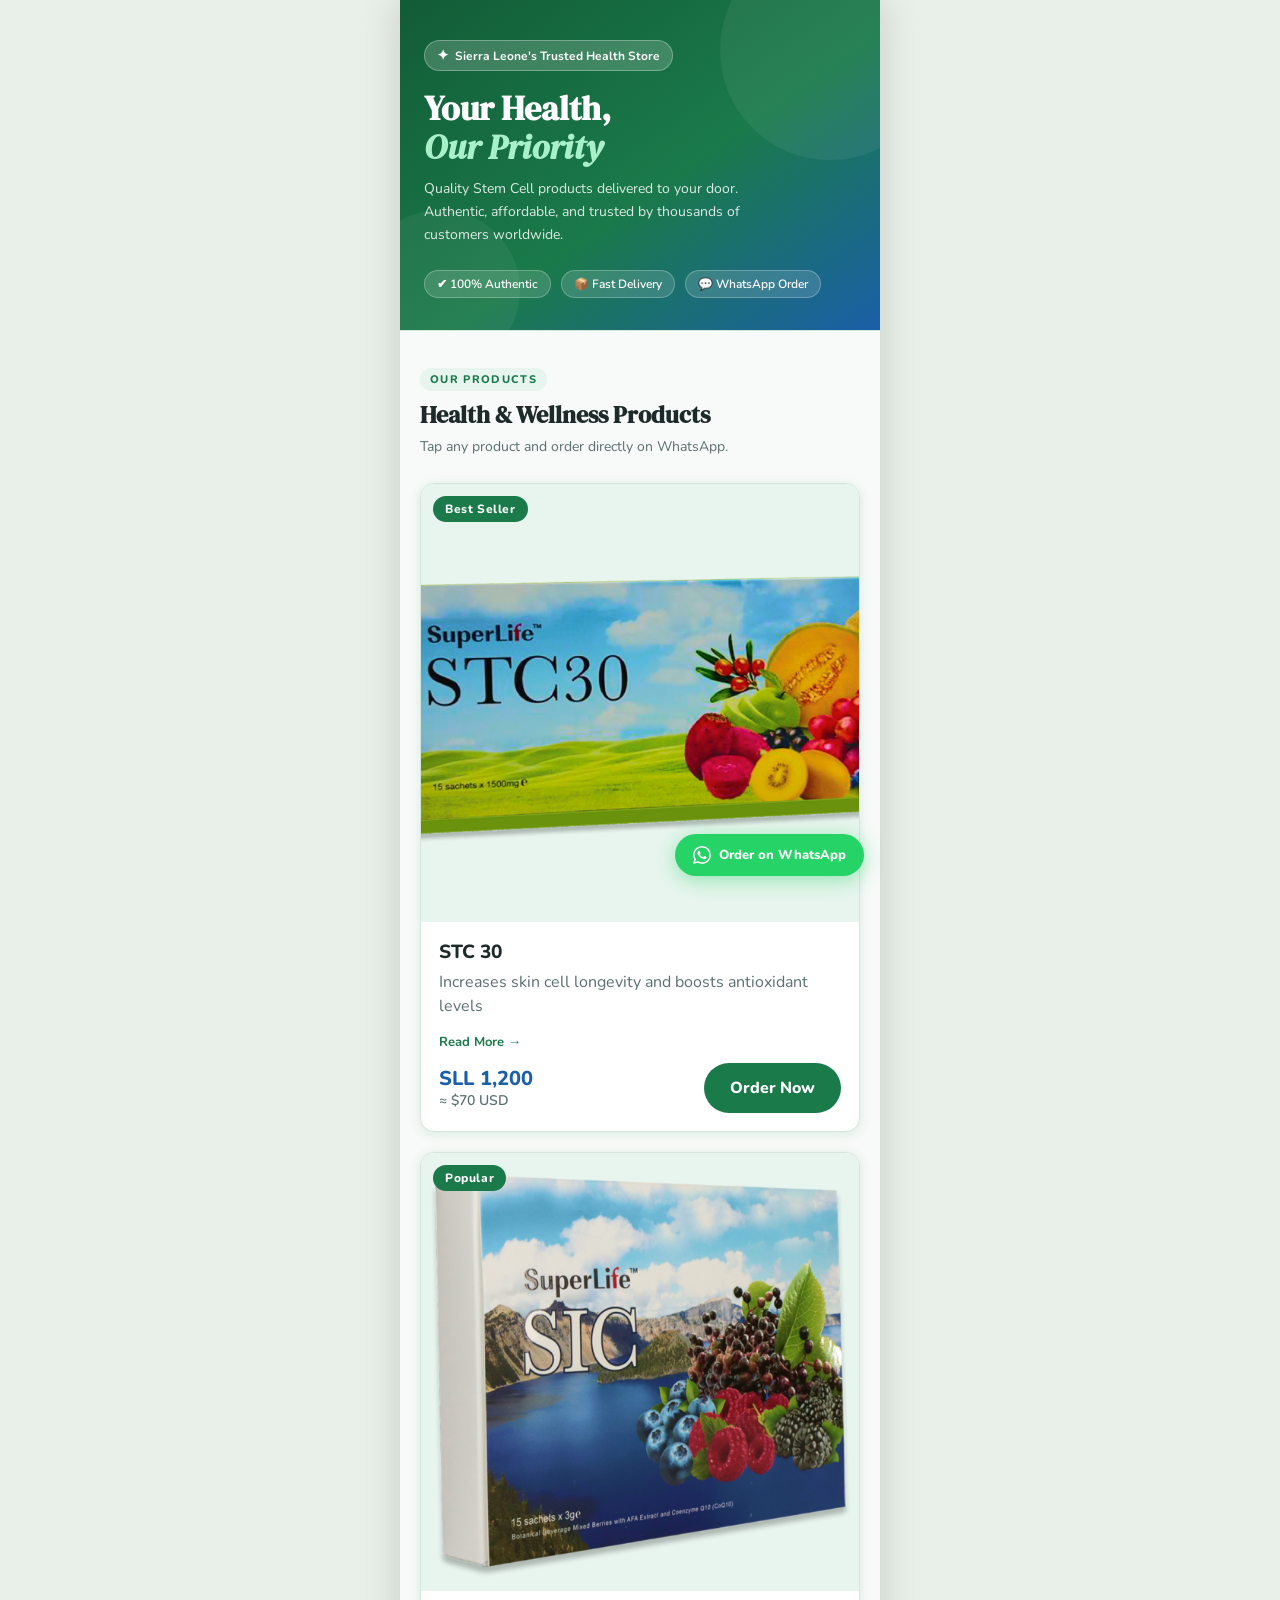
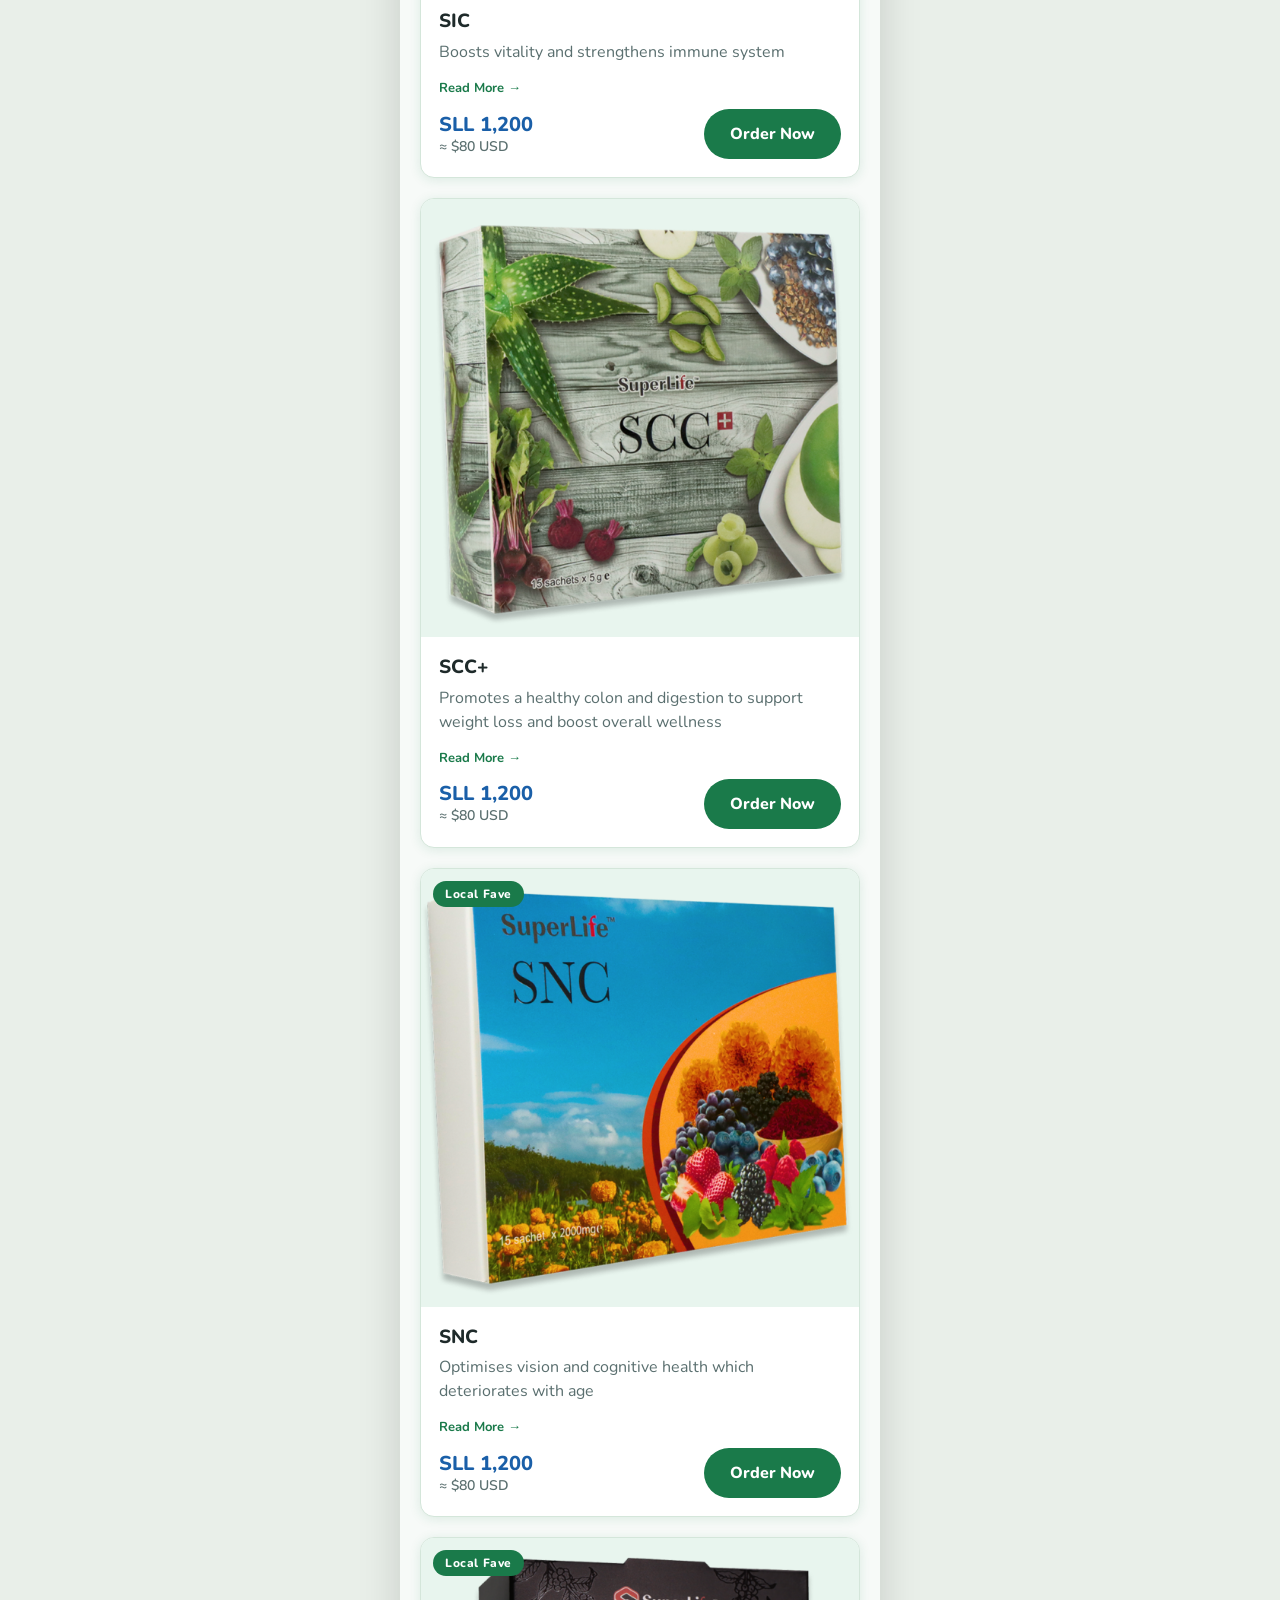
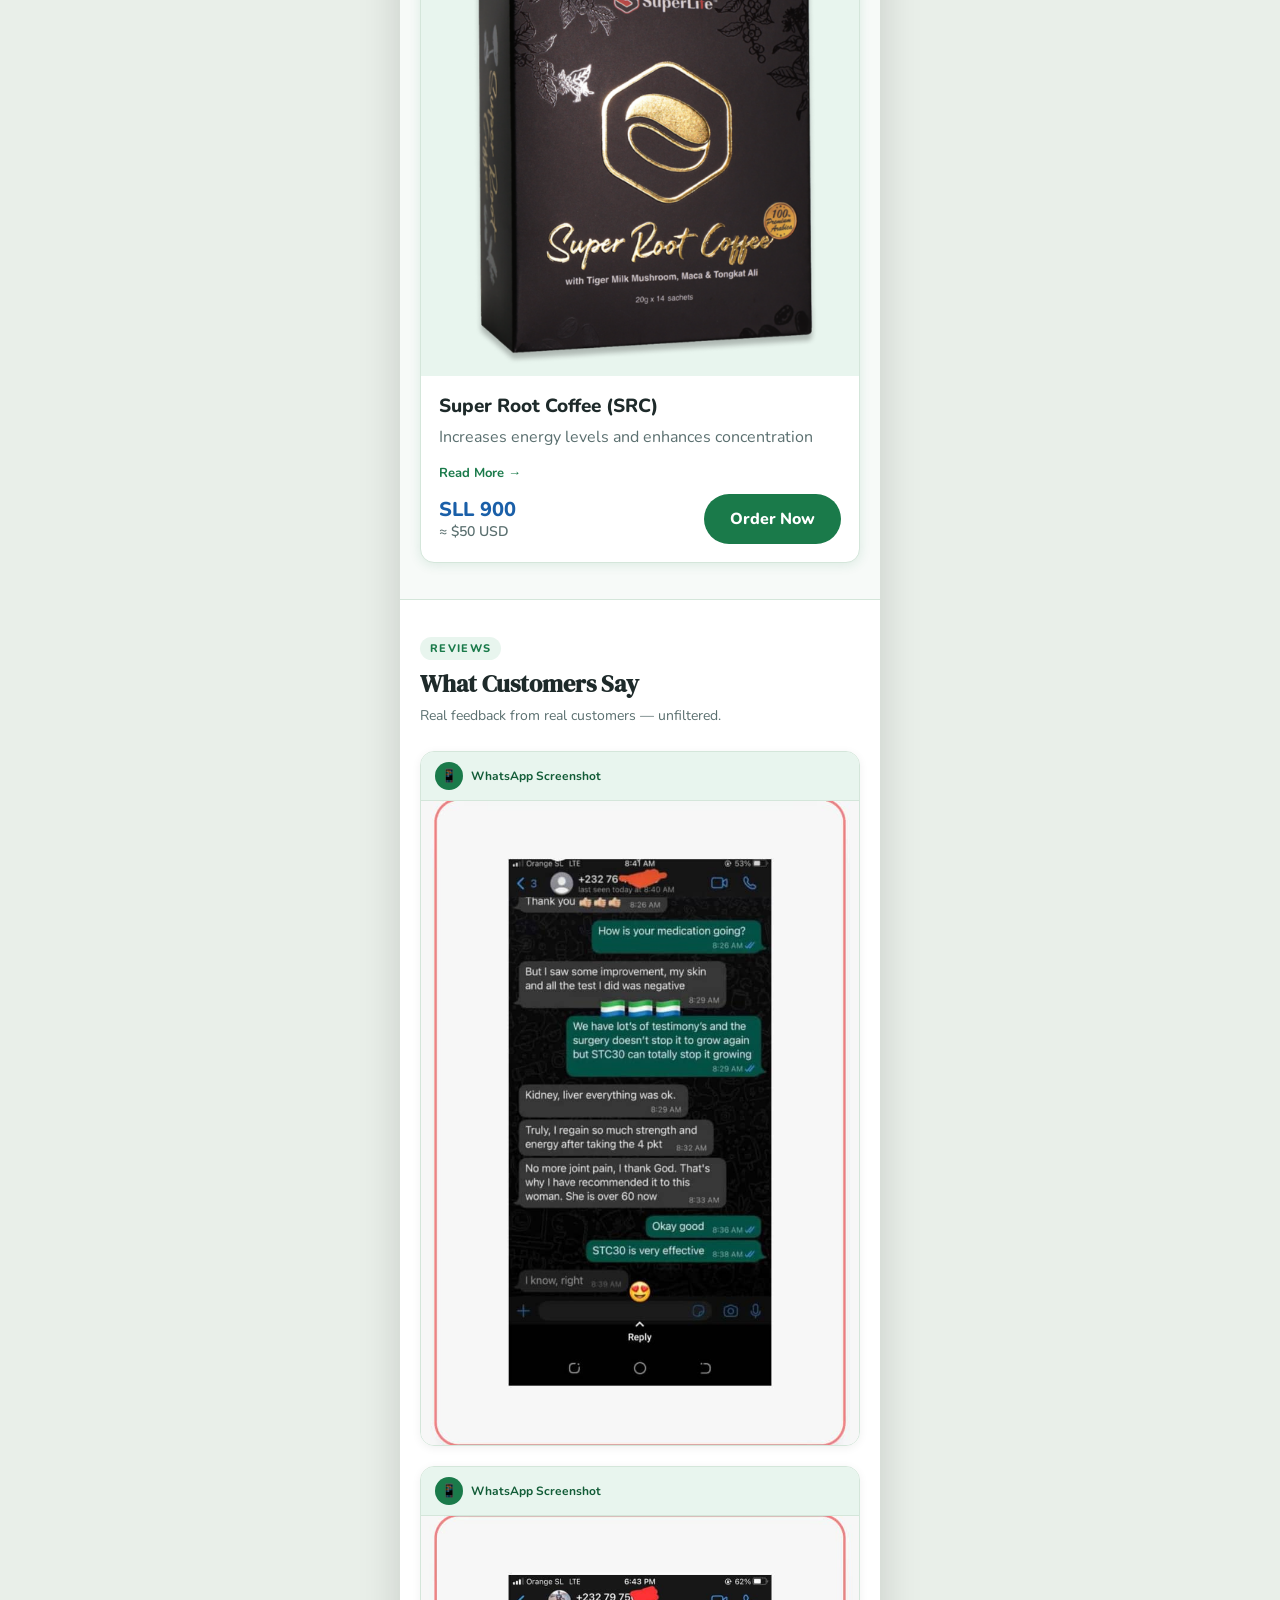
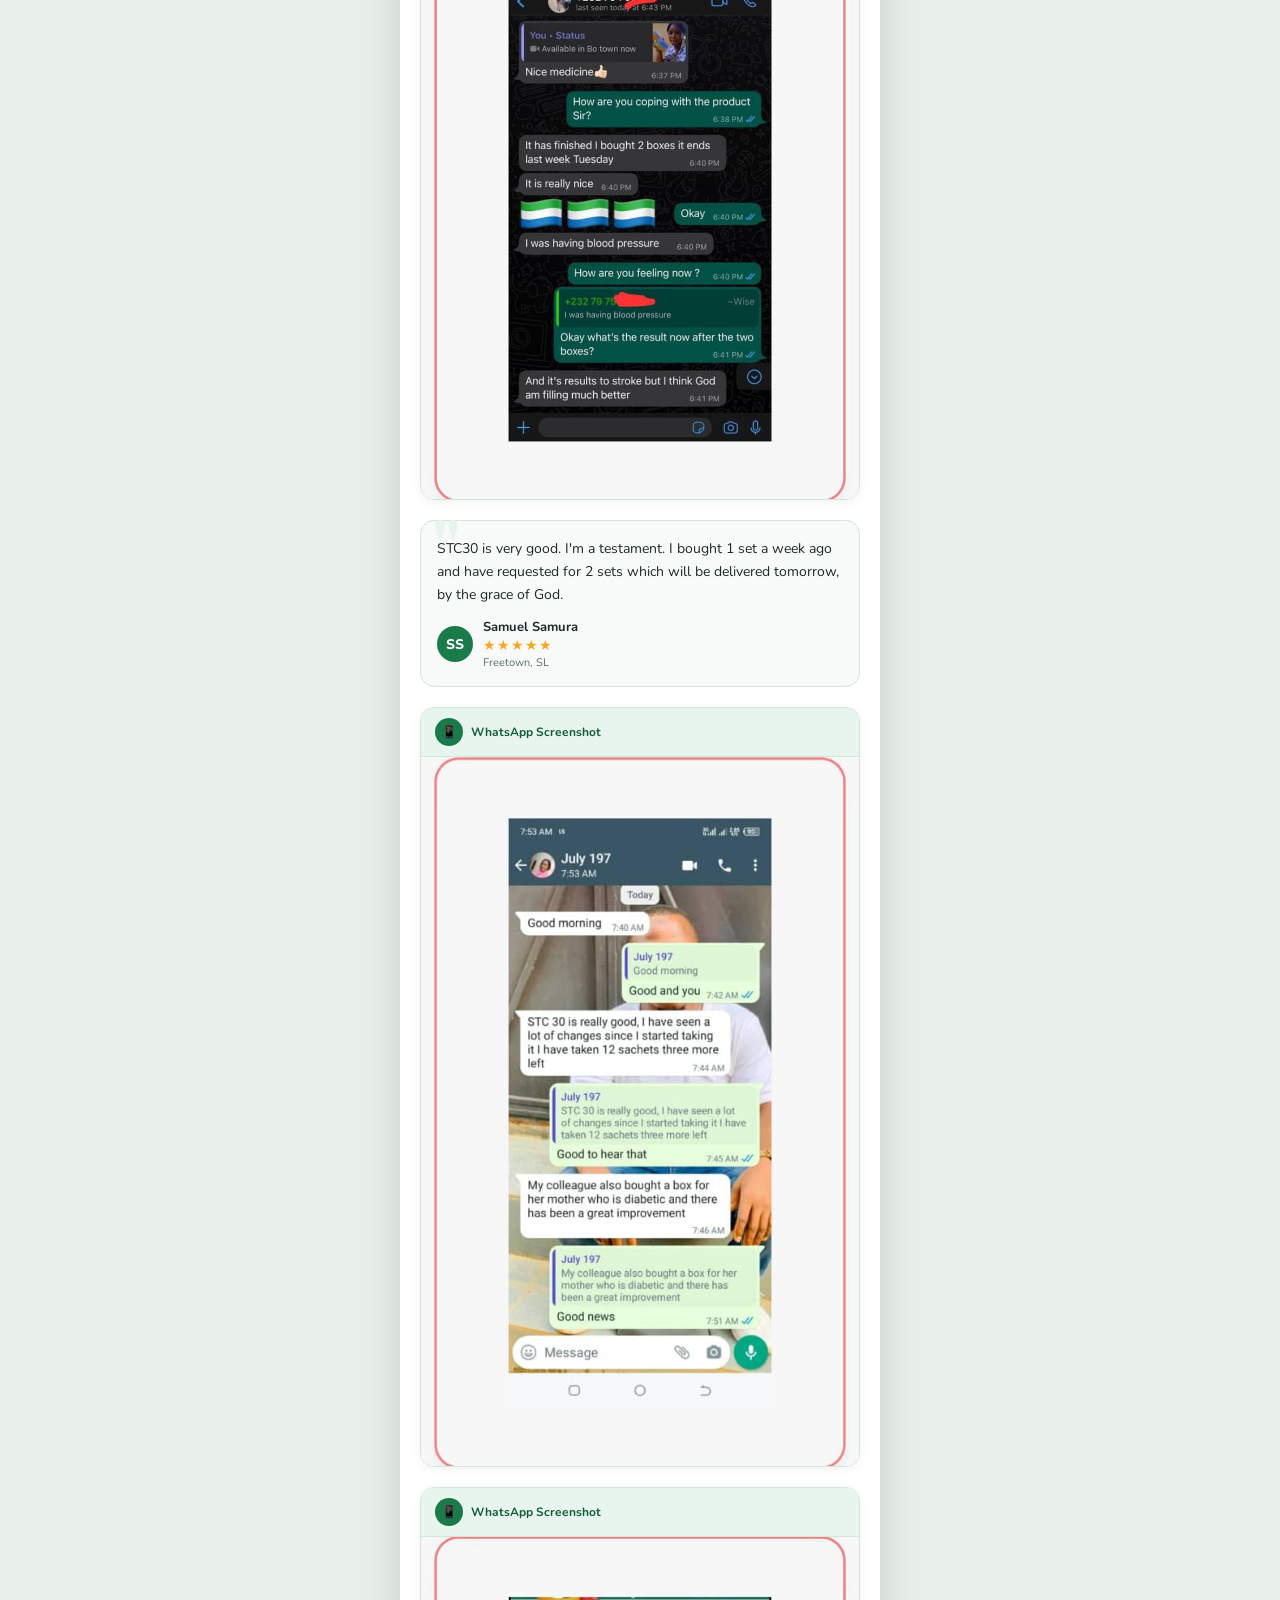
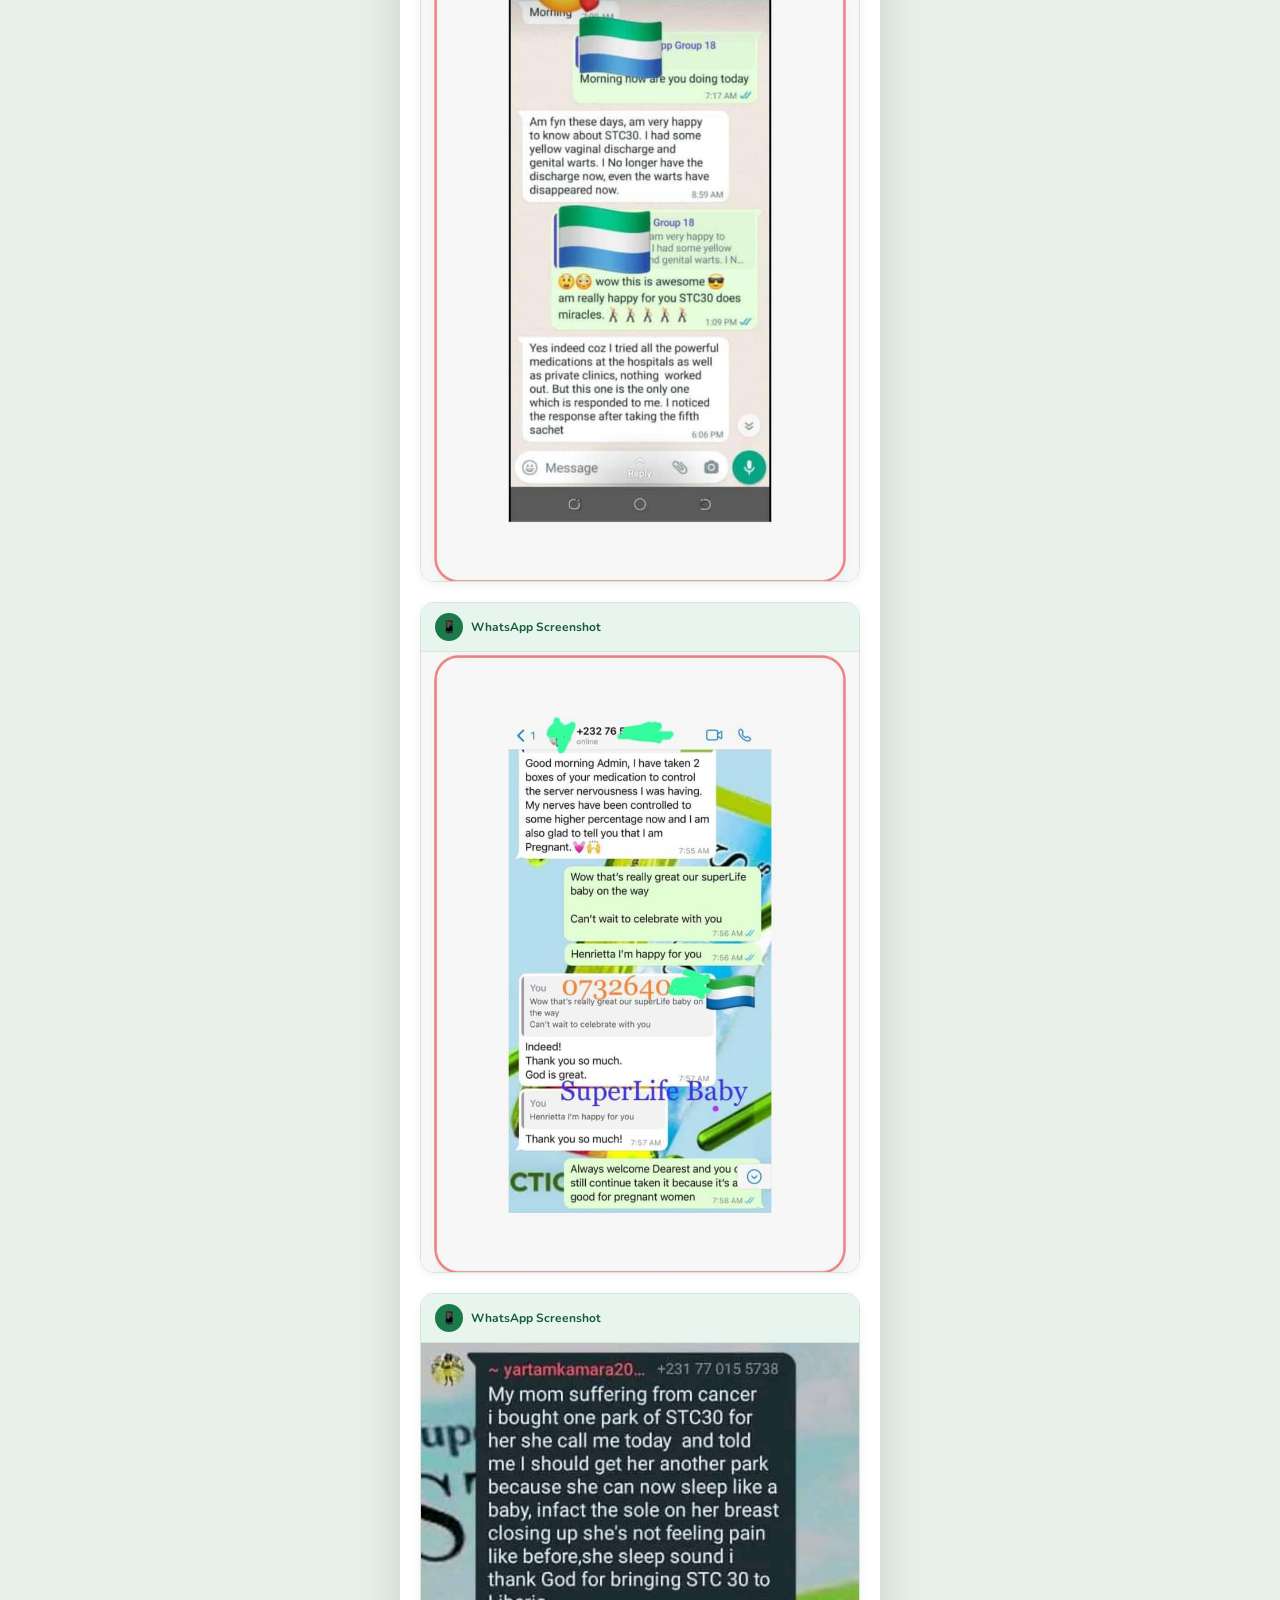
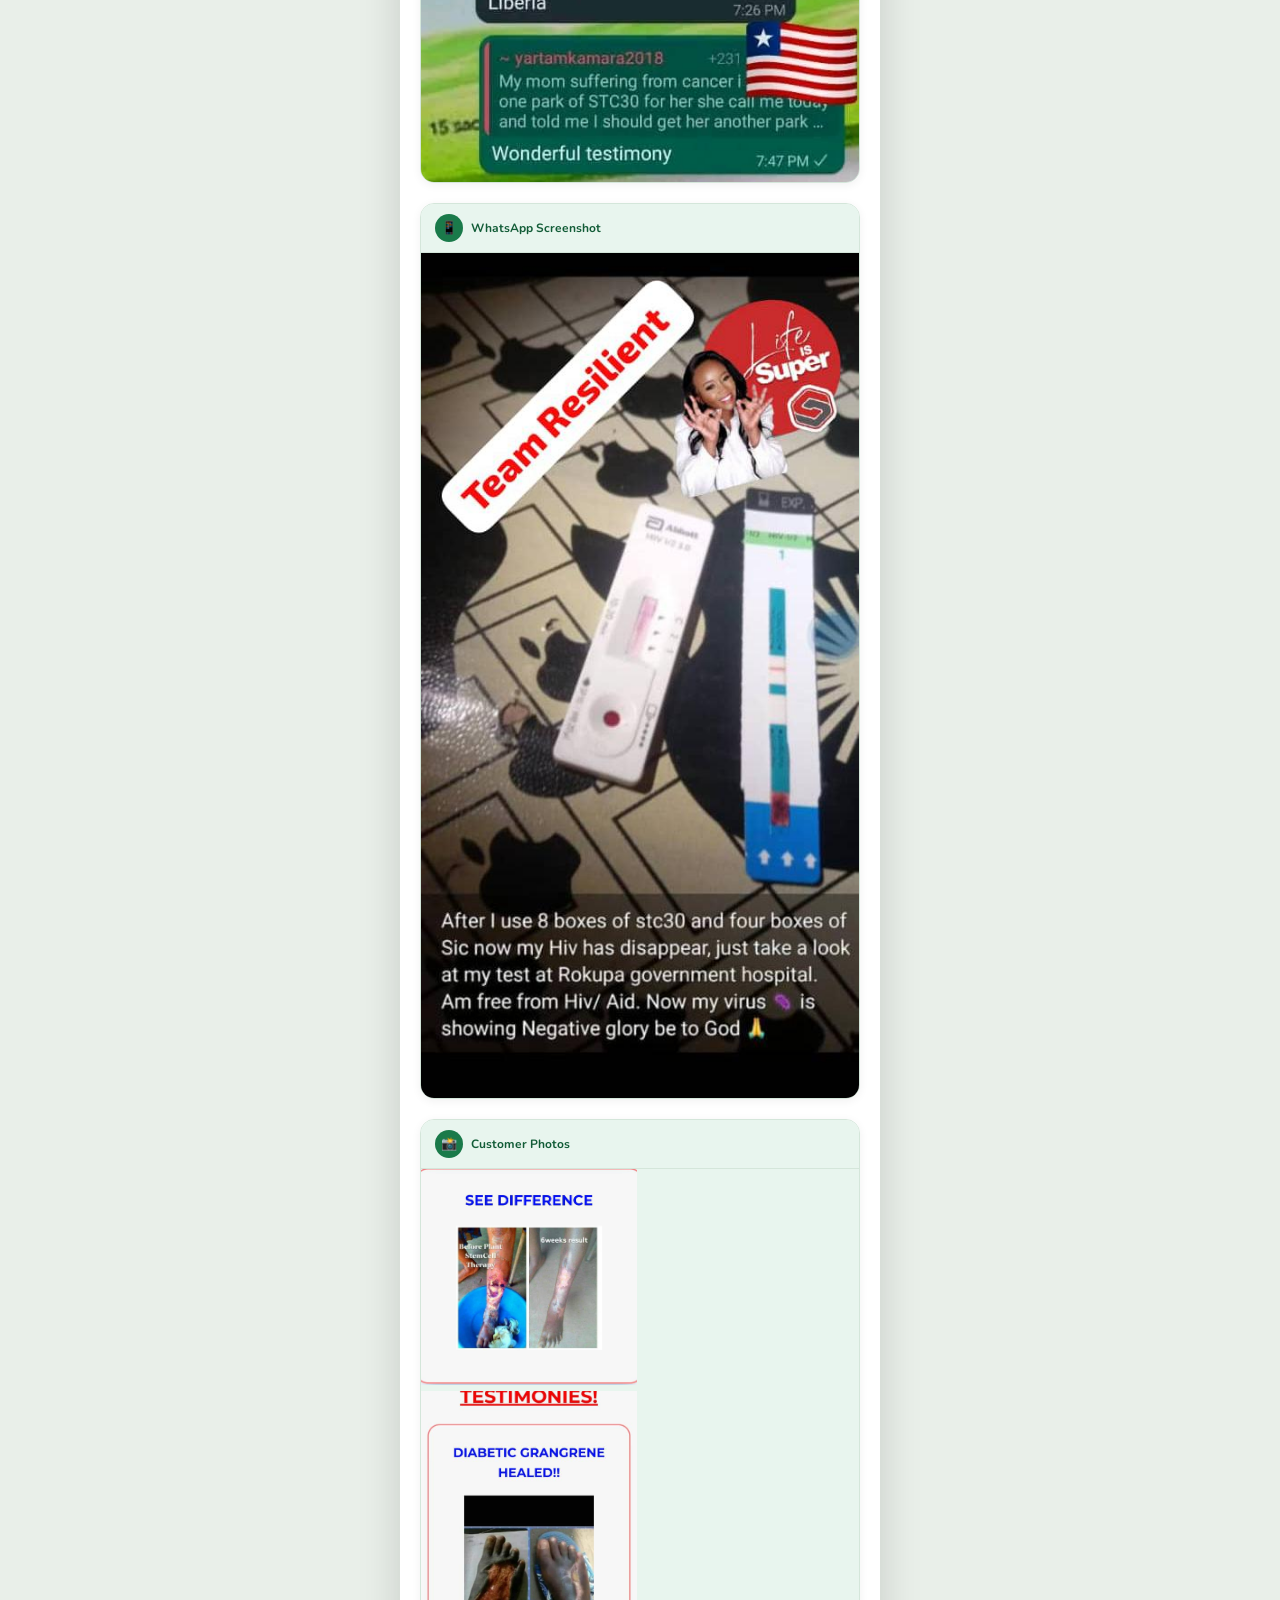
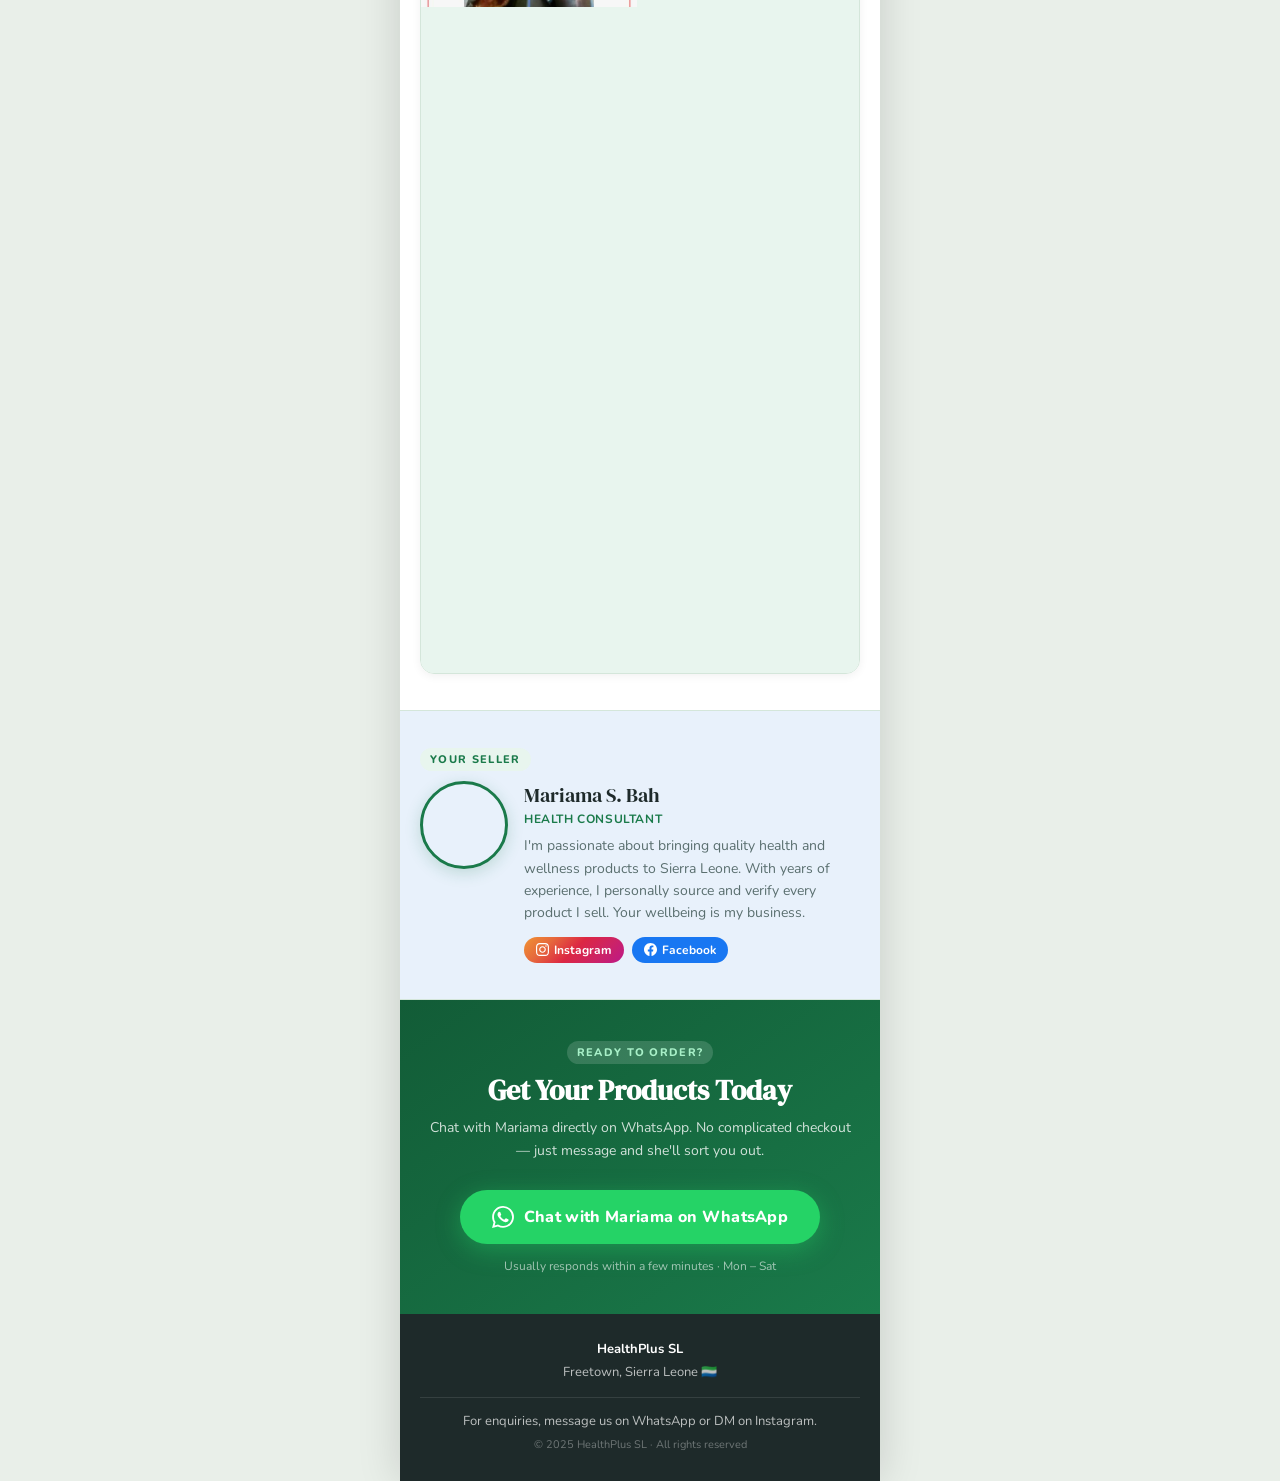
==== commit 782bfea4: "Update WhatsApp links with pre-filled messages and fix typo in product description" ====
--- a/index.html
+++ b/index.html
@@ -80,7 +80,7 @@
 
 <!-- ── Floating WhatsApp Button ── -->
 <div class="float-wa">
-  <a href="https://wa.me/23233000537" target="_blank" rel="noopener">
+  <a href="https://wa.me/23233000537?text=Hi%2C%20I%27d%20like%20to%20order%20some%20products" target="_blank" rel="noopener">
     <svg width="18" height="18" viewBox="0 0 24 24" fill="white"><path d="M17.472 14.382c-.297-.149-1.758-.867-2.03-.967-.273-.099-.471-.148-.67.15-.197.297-.767.966-.94 1.164-.173.199-.347.223-.644.075-.297-.15-1.255-.463-2.39-1.475-.883-.788-1.48-1.761-1.653-2.059-.173-.297-.018-.458.13-.606.134-.133.298-.347.446-.52.149-.174.198-.298.298-.497.099-.198.05-.371-.025-.52-.075-.149-.669-1.612-.916-2.207-.242-.579-.487-.5-.669-.51-.173-.008-.371-.01-.57-.01-.198 0-.52.074-.792.372-.272.297-1.04 1.016-1.04 2.479 0 1.462 1.065 2.875 1.213 3.074.149.198 2.096 3.2 5.077 4.487.709.306 1.262.489 1.694.625.712.227 1.36.195 1.871.118.571-.085 1.758-.719 2.006-1.413.248-.694.248-1.289.173-1.413-.074-.124-.272-.198-.57-.347m-5.421 7.403h-.004a9.87 9.87 0 01-5.031-1.378l-.361-.214-3.741.982.998-3.648-.235-.374a9.86 9.86 0 01-1.51-5.26c.001-5.45 4.436-9.884 9.888-9.884 2.64 0 5.122 1.03 6.988 2.898a9.825 9.825 0 012.893 6.994c-.003 5.45-4.437 9.884-9.885 9.884m8.413-18.297A11.815 11.815 0 0012.05 0C5.495 0 .16 5.335.157 11.892c0 2.096.547 4.142 1.588 5.945L.057 24l6.305-1.654a11.882 11.882 0 005.683 1.448h.005c6.554 0 11.89-5.335 11.893-11.893a11.821 11.821 0 00-3.48-8.413z"/></svg>
     Order on WhatsApp
   </a>
@@ -96,7 +96,7 @@
         <span>✦</span> Sierra Leone's Trusted Health Store
       </div>
       <h1>Your Health,<br /><em>Our Priority</em></h1>
-      <p>Quality Steam Cell products delivered to your door. Authentic, affordable, and trusted by thousands of customers worldwide.</p>
+      <p>Quality Stem Cell products delivered to your door. Authentic, affordable, and trusted by thousands of customers worldwide.</p>
       <div class="hero-trust">
         <div class="trust-chip">✔ 100% Authentic</div>
         <div class="trust-chip">📦 Fast Delivery</div>
@@ -429,7 +429,7 @@
     <span class="section-label">Ready to Order?</span>
     <h2 class="section-title">Get Your Products Today</h2>
     <p class="section-sub">Chat with Mariama directly on WhatsApp. No complicated checkout — just message and she'll sort you out.</p>
-    <a href="https://wa.me/23233000537" class="wa-btn" target="_blank" rel="noopener">
+    <a href="https://wa.me/23233000537?text=Hi%20Mariama%2C%20I%27d%20like%20to%20learn%20more%20about%20your%20products." class="wa-btn" target="_blank" rel="noopener">
       <svg width="22" height="22" viewBox="0 0 24 24" fill="white"><path d="M17.472 14.382c-.297-.149-1.758-.867-2.03-.967-.273-.099-.471-.148-.67.15-.197.297-.767.966-.94 1.164-.173.199-.347.223-.644.075-.297-.15-1.255-.463-2.39-1.475-.883-.788-1.48-1.761-1.653-2.059-.173-.297-.018-.458.13-.606.134-.133.298-.347.446-.52.149-.174.198-.298.298-.497.099-.198.05-.371-.025-.52-.075-.149-.669-1.612-.916-2.207-.242-.579-.487-.5-.669-.51-.173-.008-.371-.01-.57-.01-.198 0-.52.074-.792.372-.272.297-1.04 1.016-1.04 2.479 0 1.462 1.065 2.875 1.213 3.074.149.198 2.096 3.2 5.077 4.487.709.306 1.262.489 1.694.625.712.227 1.36.195 1.871.118.571-.085 1.758-.719 2.006-1.413.248-.694.248-1.289.173-1.413-.074-.124-.272-.198-.57-.347m-5.421 7.403h-.004a9.87 9.87 0 01-5.031-1.378l-.361-.214-3.741.982.998-3.648-.235-.374a9.86 9.86 0 01-1.51-5.26c.001-5.45 4.436-9.884 9.888-9.884 2.64 0 5.122 1.03 6.988 2.898a9.825 9.825 0 012.893 6.994c-.003 5.45-4.437 9.884-9.885 9.884m8.413-18.297A11.815 11.815 0 0012.05 0C5.495 0 .16 5.335.157 11.892c0 2.096.547 4.142 1.588 5.945L.057 24l6.305-1.654a11.882 11.882 0 005.683 1.448h.005c6.554 0 11.89-5.335 11.893-11.893a11.821 11.821 0 00-3.48-8.413z"/></svg>
       Chat with Mariama on WhatsApp
     </a>
